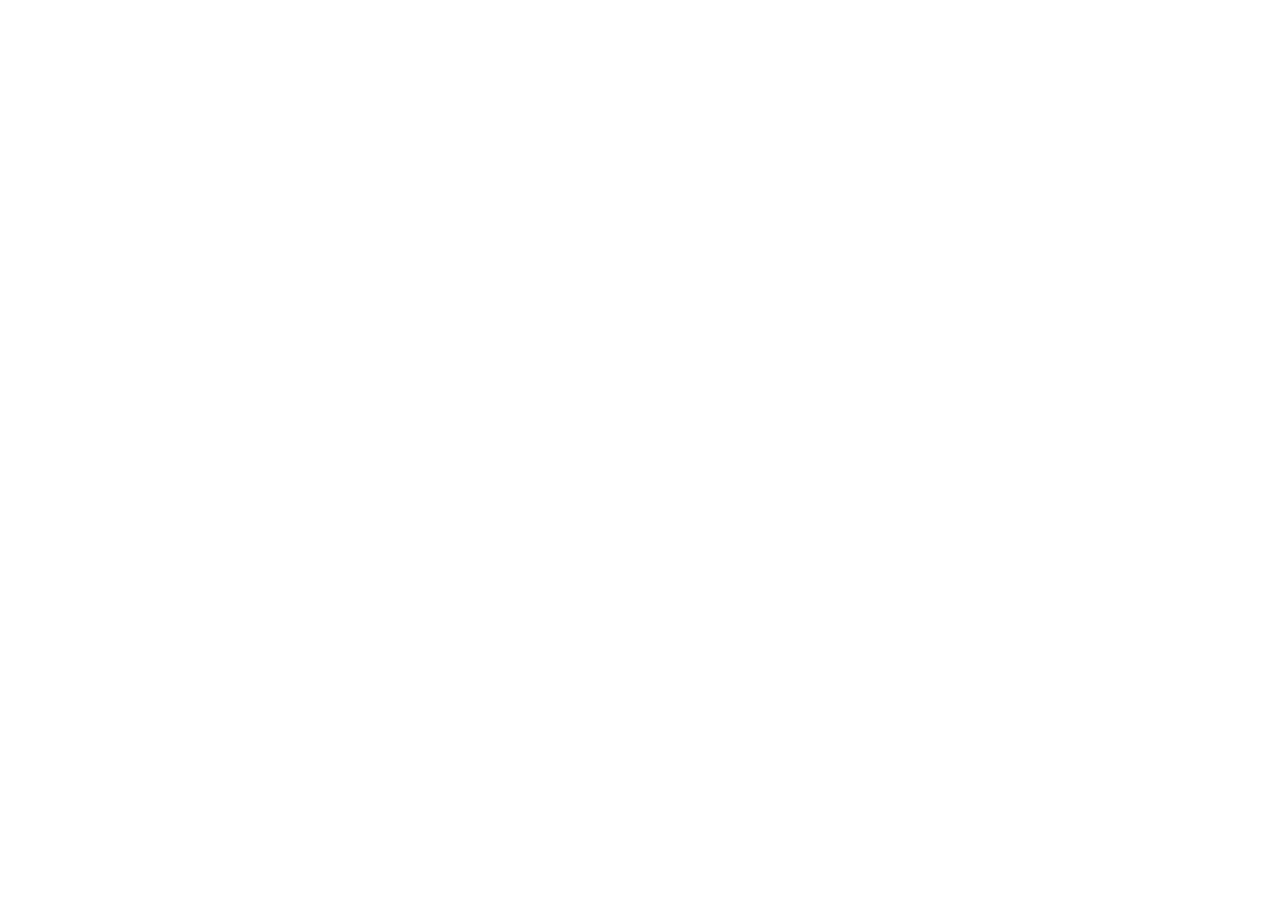
==== admin.html @ 69687951 "Update admin.html" ====
<!DOCTYPE html>
<html lang="en">
<head>
  <meta charset="UTF-8">
  <meta name="viewport" content="width=device-width, initial-scale=1.0, maximum-scale=1.0, user-scalable=no">
  <title>Admin Panel</title>
  <style>
    * { margin: 0; padding: 0; box-sizing: border-box; font-family: system-ui, -apple-system, sans-serif; }
    body { background: #f0f4fb; min-height: 100vh; display: flex; justify-content: center; padding: 30px 16px; }
    .app { max-width: 900px; width: 100%; background: white; border-radius: 36px; box-shadow: 0 20px 50px rgba(0,0,0,0.04); padding: 28px 30px; }
    
    @media (max-width: 768px) {
      .app { padding: 16px; border-radius: 20px; }
      .header h1 { font-size: 1.3rem; }
      .flex-row { flex-direction: column; }
      .flex-row > * { min-width: auto; width: 100%; }
      .btn { min-width: auto; padding: 10px 20px; }
      .tab-btn { padding: 8px 16px; font-size: 0.85rem; }
      .entry-item { flex-wrap: wrap; gap: 8px; }
      .key-display { flex-direction: column; align-items: stretch; }
    }

    @media (max-width: 480px) {
      .app { padding: 12px; border-radius: 16px; }
      .header h1 { font-size: 1.1rem; }
      .tab-buttons { gap: 8px; }
      .tab-btn { padding: 6px 12px; font-size: 0.75rem; }
      .section-title { font-size: 0.95rem; }
    }

    .header { display: flex; justify-content: space-between; align-items: center; border-bottom: 1px solid #e8edf6; padding-bottom: 18px; margin-bottom: 24px; flex-wrap: wrap; gap: 12px; }
    .header h1 { font-weight: 600; font-size: 1.9rem; color: #0b1a33; }
    .badge { background: #eef3fa; padding: 6px 16px; border-radius: 40px; font-size: 0.8rem; color: #4c637f; }
    
    .section-title { font-weight: 600; color: #0b1a33; margin-top: 24px; margin-bottom: 8px; font-size: 1.1rem; border-bottom: 2px solid #e8edf6; padding-bottom: 8px; }
    .flex-row { display: flex; gap: 12px; align-items: center; flex-wrap: wrap; }
    .flex-row > * { flex: 1; min-width: 150px; }
    
    input, select { width: 100%; padding: 12px 16px; border: 1px solid #d9e1ec; border-radius: 20px; font-size: 0.95rem; background: #fafcff; }
    input:focus, select:focus { border-color: #1a2b4c; outline: none; background: white; }
    
    .btn { padding: 12px 28px; border: none; border-radius: 60px; font-weight: 500; cursor: pointer; transition: 0.15s; flex:1; min-width:120px; }
    .btn-primary { background: #1a2b4c; color: white; }
    .btn-primary:hover { background: #2f4370; }
    .btn-success { background: #1a7a3a; color: white; }
    .btn-success:hover { background: #1f944a; }
    .btn-danger { background: #b33a3a; color: white; }
    .btn-danger:hover { background: #992e2e; }
    .btn-outline { background: transparent; color: #1a2b4c; border: 1px solid #d0dae8; }
    .btn-outline:hover { background: #f0f4fe; }
    .btn-sm { padding: 8px 18px; font-size: 0.85rem; flex: 0; }
    .btn-copy { background: #2d7a9b; color: white; padding: 6px 16px; border: none; border-radius: 40px; cursor: pointer; font-size: 0.8rem; }
    .btn-copy:hover { background: #1f5f7a; }
    .btn-highlight { padding: 4px 14px; border: none; border-radius: 40px; cursor: pointer; font-size: 0.75rem; transition: 0.15s; }
    .btn-highlight.active { background: #1a7a3a; color: white; }
    .btn-highlight.active:hover { background: #0f5c28; }
    .btn-highlight.inactive { background: #6a7c94; color: white; }
    .btn-highlight.inactive:hover { background: #5a6a80; }
    
    .entry-list { background: #f5f8fe; border-radius: 20px; padding: 6px 0; margin: 12px 0 6px; max-height: 350px; overflow-y: auto; }
    .entry-item { display: flex; justify-content: space-between; align-items: center; padding: 10px 16px; border-bottom: 1px solid #e6edf6; }
    .entry-item:last-child { border-bottom: none; }
    .entry-item .info { display: flex; flex-direction: column; gap: 2px; flex: 1; }
    .entry-item .name { font-weight: 600; color: #0b1a33; }
    .entry-item .sub { color: #4c637f; font-size: 0.8rem; word-break: break-all; }
    .entry-item .del-btn { background: none; border: none; color: #b33a3a; font-size: 1.2rem; cursor: pointer; padding: 4px 10px; border-radius: 40px; }
    .entry-item .del-btn:hover { background: #ffe6e6; }
    .entry-item .key-btn { background: none; border: 1px solid #d0dae8; border-radius: 40px; padding: 4px 12px; cursor: pointer; font-size: 0.8rem; }
    .entry-item .key-btn:hover { background: #e6edf6; }
    .entry-item .reset-btn { background: #fff3cd; border: 1px solid #856404; border-radius: 40px; padding: 4px 12px; cursor: pointer; font-size: 0.8rem; }
    .entry-item .reset-btn:hover { background: #ffe6b3; }
    
    .empty-state { color: #6a7c94; padding: 20px 0; text-align: center; font-style: italic; }
    .toast-msg { font-size: 0.9rem; margin-top: 12px; padding: 8px 16px; border-radius: 60px; display: inline-block; }
    .toast-error { background: #fee; color: #b33a3a; }
    .toast-success { background: #e6f5e6; color: #1a5d3c; }
    .toast-info { background: #e6f0fa; color: #1a3f5c; }
    
    .password-gate { background: #f8faff; border-radius: 20px; padding: 24px; margin-top: 10px; }
    .password-gate label { font-weight: 500; color: #1a2b4c; display: block; margin-top: 12px; margin-bottom: 5px; font-size: 0.9rem; }
    .password-gate .pwd-error { color: #b33a3a; font-size: 0.9rem; margin-top: 6px; }
    .api-status { font-size: 0.8rem; color: #4c637f; padding: 6px 14px; background: #eef3fa; border-radius: 40px; display: inline-block; }
    .status-connected { background: #e6f5e6; color: #1a5d3c; }
    .status-error { background: #fee; color: #b33a3a; }
    
    .playlist-header { background: #eef3fa; padding: 10px 16px; font-weight: 700; border-radius: 12px; margin: 8px 0 4px; display: flex; justify-content: space-between; align-items: center; }
    .tab-buttons { display: flex; gap: 12px; margin-bottom: 16px; flex-wrap: wrap; }
    .tab-btn { padding: 10px 24px; border: 2px solid #d9e1ec; border-radius: 40px; background: white; cursor: pointer; font-weight: 500; }
    .tab-btn.active { border-color: #1a2b4c; background: #1a2b4c; color: white; }
    .tab-content { display: none; }
    .tab-content.active { display: block; }
    
    .key-display { background: #f0f4fb; padding: 12px 16px; border-radius: 12px; font-family: monospace; word-break: break-all; margin: 8px 0; display: flex; justify-content: space-between; align-items: center; flex-wrap: wrap; gap: 8px; }
    .key-display .key-text { font-size: 1.1rem; color: #0b1a33; }
    
    .important-item { background: #fef9e7; border-left: 4px solid #f7971e; }
    .important-item.hidden { opacity: 0.6; border-left-color: #6a7c94; }
    
    .visibility-badge { font-size: 0.7rem; padding: 2px 12px; border-radius: 40px; font-weight: 600; }
    .visibility-badge.visible { background: #e6f5e6; color: #1a5d3c; }
    .visibility-badge.hidden { background: #fee; color: #b33a3a; }
  </style>
</head>
<body>
<div class="app">
  <div class="header">
    <h1>⚙️ Admin Panel</h1>
    <span class="badge">🔐 Protected</span>
  </div>

  <!-- Password Gate -->
  <div id="passwordGate" class="password-gate">
    <label for="adminUsername">👤 Username</label>
    <input type="text" id="adminUsername" placeholder="Enter username" value="admin" />
    
    <label for="adminPwdInput">🔑 Password</label>
    <input type="password" id="adminPwdInput" placeholder="Enter password" />
    
    <div id="pwdError" class="pwd-error"></div>
    <div class="flex-row">
      <button class="btn btn-primary" id="unlockBtn">🔓 Login</button>
    </div>
  </div>

  <!-- Admin Content -->
  <div id="adminContent" style="display: none;">
    <div class="flex-row" style="margin-bottom:16px;">
      <span class="api-status" id="apiStatus">🗄️ D1 Database</span>
      <button class="btn btn-outline btn-sm" id="refreshBtn">📥 Refresh</button>
    </div>

    <!-- Tabs -->
    <div class="tab-buttons">
      <button class="tab-btn active" data-tab="playlists">📁 Playlists</button>
      <button class="tab-btn" data-tab="important">⭐ Live</button>
      <button class="tab-btn" data-tab="users">👥 Users</button>
      <button class="tab-btn" data-tab="allowed-emails">📧 Allowed Emails</button>
    </div>

    <!-- Playlists Tab -->
    <div id="tab-playlists" class="tab-content active">
      <div class="section-title">📁 Add New Playlist</div>
      <p style="color:#6a7c94;font-size:0.85rem;margin-bottom:8px;">
        Pehle Section select karo (Recorded / Reasoning / Quant / Computer / English), fir playlist name daal ke Add karo.
      </p>
      <div class="flex-row">
        <select id="newPlaylistSection" style="flex:1; min-width:150px;">
          <option value="recorded">🎥 Recorded</option>
          <option value="reasoning">🧠 Reasoning</option>
          <option value="quant">🔢 Quant</option>
          <option value="computer">💻 Computer</option>
          <option value="english">📖 English</option>
        </select>
        <input type="text" id="newPlaylistName" placeholder="Playlist name" style="flex:2;" />
        <button class="btn btn-success" id="addPlaylistBtn">➕ Add</button>
      </div>
      <div id="playlistFeedback" class="toast-msg"></div>

      <div class="section-title">📝 Add Chapter</div>
      <p style="color:#6a7c94;font-size:0.85rem;margin-bottom:8px;">
        Pehle Section select karo, uske baad us section ki playlist chuno, fir chapter name aur video link daal ke save karo.
      </p>
      <div class="flex-row">
        <select id="chapterSectionFilter" style="flex:1; min-width:150px;">
          <option value="recorded">🎥 Recorded</option>
          <option value="reasoning">🧠 Reasoning</option>
          <option value="quant">🔢 Quant</option>
          <option value="computer">💻 Computer</option>
          <option value="english">📖 English</option>
        </select>
        <select id="playlistSelect" style="flex:2;"><option value="">Select playlist</option></select>
      </div>
      <div class="flex-row">
        <input type="text" id="chapterName" placeholder="Chapter name" />
        <input type="text" id="chapterLink" placeholder="Video URL (HLS / MP4)" />
      </div>
      <div class="flex-row">
        <button class="btn btn-primary" id="addChapterBtn">➕ Add Chapter</button>
      </div>
      <div id="chapterFeedback" class="toast-msg"></div>

      <div class="section-title">📋 All Playlists & Chapters</div>
      <div class="entry-list" id="adminList"><div class="empty-state">Loading...</div></div>
    </div>

    <!-- Important Tab -->
    <div id="tab-important" class="tab-content">
      <div class="section-title">⭐ Live Section</div>
      <p style="color:#6a7c94;font-size:0.85rem;margin-bottom:12px;">
        Add important classes. Use Hide/Show to control visibility on user website.
      </p>
      
      <div class="flex-row">
        <input type="text" id="importantTitle" placeholder="Class Title" />
      </div>
      <div class="flex-row">
        <input type="text" id="importantLink" placeholder="Video URL (HLS / MP4)" />
      </div>
      <div class="flex-row">
        <button class="btn btn-success" id="saveImportantBtn">💾 Save Live Links</button>
      </div>
      <div id="importantFeedback" class="toast-msg"></div>
      
      <div class="section-title" style="margin-top:16px;">📋 All Live Classes</div>
      <div id="importantList" class="entry-list">
        <div class="empty-state">Loading...</div>
      </div>
    </div>

    <!-- Users Tab -->
    <div id="tab-users" class="tab-content">
      <div class="section-title">👤 Add New User</div>
      <div class="flex-row">
        <input type="email" id="newUserEmail" placeholder="User email" />
        <button class="btn btn-success" id="addUserBtn">➕ Add User</button>
      </div>
      <div id="userFeedback" class="toast-msg"></div>

      <div class="section-title">🔑 Generate New Key</div>
      <div class="flex-row">
        <select id="userSelect"><option value="">Select user</option></select>
        <button class="btn btn-primary" id="generateKeyBtn">🔄 Generate Key</button>
      </div>
      <div id="keyDisplay" class="key-display" style="display:none;">
        <span class="key-text" id="keyText"></span>
        <button class="btn-copy" id="copyKeyBtn" onclick="copyKey()">📋 Copy</button>
      </div>
      <div id="keyFeedback" class="toast-msg"></div>

      <div class="section-title">👥 All Users & Keys</div>
      <div class="entry-list" id="userList"><div class="empty-state">Loading...</div></div>
    </div>

    <!-- Allowed Emails Tab (NEW) -->
    <div id="tab-allowed-emails" class="tab-content">
      <div class="section-title">📧 Allowed Emails (No Key Required)</div>
      <p style="color:#6a7c94;font-size:0.85rem;margin-bottom:12px;">
        These users can login <strong>without</strong> access key. Just email is enough.
      </p>
      
      <div style="display:flex; gap:12px; margin-bottom:12px; flex-wrap:wrap;">
        <input type="email" id="allowedEmailInput" placeholder="Enter email" style="flex:2;" />
        <button class="btn btn-success" id="addAllowedEmailBtn" style="flex:1;">➕ Add</button>
      </div>
      
      <div id="allowedEmailsList" class="entry-list">
        <div class="empty-state">No allowed emails</div>
      </div>
      <div id="allowedEmailFeedback" class="toast-msg"></div>
    </div>
    
    <div style="margin-top:20px; border-top:1px solid #e8edf6; padding-top:18px;">
      <button class="btn btn-danger" id="logoutBtn" style="flex:0; padding:8px 24px;">🚪 Logout</button>
    </div>
  </div>
</div>

<script>
// ========================================================================
//  ANTI-DEVELOPER TOOLS
// ========================================================================
(function antiDevTools() {
    const isMobile = /Android|webOS|iPhone|iPad|iPod|BlackBerry|IEMobile|Opera Mini/i.test(navigator.userAgent) || window.innerWidth < 768;
    
    if (!isMobile) {
        document.addEventListener('keydown', function(e) {
            if (e.key === 'F12' || 
                (e.ctrlKey && e.shiftKey && (e.key === 'I' || e.key === 'J')) ||
                (e.ctrlKey && e.key === 'U')) {
                e.preventDefault();
                window.location.href = 'https://www.google.com';
            }
        });

        let devToolsDetected = false;

        function detectDevTools() {
            const threshold = 160;
            const widthThreshold = window.outerWidth - window.innerWidth > threshold;
            const heightThreshold = window.outerHeight - window.innerHeight > threshold;
            
            if (widthThreshold || heightThreshold) {
                if (!devToolsDetected) {
                    devToolsDetected = true;
                    console.clear();
                    setTimeout(function() {
                        window.location.href = 'https://www.google.com';
                    }, 100);
                }
            } else {
                devToolsDetected = false;
            }
        }

        setInterval(detectDevTools, 100);
        setInterval(function() { console.clear(); }, 100);

        const noop = function() {};
        console.log = noop;
        console.warn = noop;
        console.error = noop;
        console.info = noop;
        console.debug = noop;
        console.table = noop;
        console.trace = noop;
        console.dir = noop;
        console.dirxml = noop;
        console.group = noop;
        console.groupEnd = noop;
        console.groupCollapsed = noop;
        console.clear = noop;
        console.count = noop;
        console.countReset = noop;
        console.assert = noop;
        console.profile = noop;
        console.profileEnd = noop;
        console.time = noop;
        console.timeEnd = noop;
        console.timeLog = noop;

        window.open = function() {
            window.location.href = 'https://www.google.com';
            return null;
        };

        window.eval = function() {
            window.location.href = 'https://www.google.com';
            return null;
        };
    }
})();

// ==================== MAIN ADMIN APP ====================
(function() {
    const API_BASE = 'https://video-play-api.newstreamcp.workers.dev/api';
    let playlists = [];
    let users = [];
    let importantItems = [];
    let allowedEmails = [];
    let isAuthenticated = false;

    // 🔥 NEW: Sections (Recorded, Reasoning, Quant, Computer, English)
    const SECTION_LABELS = {
        recorded: '🎥 Recorded',
        reasoning: '🧠 Reasoning',
        quant: '🔢 Quant',
        computer: '💻 Computer',
        english: '📖 English'
    };
    const SECTION_ORDER = ['recorded', 'reasoning', 'quant', 'computer', 'english'];

    // ----- Tabs -----
    document.querySelectorAll('.tab-btn').forEach(btn => {
        btn.addEventListener('click', function() {
            document.querySelectorAll('.tab-btn').forEach(b => b.classList.remove('active'));
            document.querySelectorAll('.tab-content').forEach(c => c.classList.remove('active'));
            this.classList.add('active');
            const tabId = this.dataset.tab;
            document.getElementById('tab-' + tabId).classList.add('active');
            if (tabId === 'users') { loadUsers(); }
            else if (tabId === 'playlists') { loadPlaylists(); }
            else if (tabId === 'important') { loadImportant(); }
            else if (tabId === 'allowed-emails') { loadAllowedEmails(); }
        });
    });

    // ----- API Call -----
    async function apiCall(endpoint, options = {}) {
        try {
            const url = API_BASE + endpoint;
            const response = await fetch(url, {
                ...options,
                headers: { 'Content-Type': 'application/json', ...(options.headers || {}) }
            });
            if (!response.ok) throw new Error(`HTTP ${response.status}`);
            return await response.json();
        } catch (error) {
            console.error('API Error:', error);
            throw error;
        }
    }

    // ==================== ADMIN LOGIN ====================
    async function adminLogin() {
        const username = document.getElementById('adminUsername').value.trim();
        const password = document.getElementById('adminPwdInput').value.trim();
        const errorEl = document.getElementById('pwdError');

        if (!username || !password) {
            errorEl.textContent = '❌ Please enter username and password';
            return;
        }

        try {
            const data = await apiCall('/admin/login', {
                method: 'POST',
                body: JSON.stringify({ username, password })
            });

            if (data.success) {
                isAuthenticated = true;
                document.getElementById('passwordGate').style.display = 'none';
                document.getElementById('adminContent').style.display = 'block';
                errorEl.textContent = '';
                loadPlaylists();
                loadUsers();
                loadImportant();
                loadAllowedEmails();
                showFeedback('✅ Welcome ' + data.admin.username, 'success', 'playlistFeedback');
            } else {
                errorEl.textContent = '❌ ' + (data.error || 'Invalid credentials');
                document.getElementById('adminPwdInput').value = '';
                document.getElementById('adminUsername').value = '';
                document.getElementById('adminUsername').focus();
            }
        } catch (error) {
            errorEl.textContent = '❌ Connection error: ' + error.message;
        }
    }

    // ==================== ALLOWED EMAILS MANAGEMENT (NEW) ====================
    async function loadAllowedEmails() {
        try {
            const data = await apiCall('/allowed-emails');
            if (data.success) {
                allowedEmails = data.emails || [];
                renderAllowedEmailsList();
                showFeedback('✅ Allowed emails loaded', 'success', 'allowedEmailFeedback');
            }
        } catch (error) {
            showFeedback('❌ Failed to load: ' + error.message, 'error', 'allowedEmailFeedback');
        }
    }

    async function addAllowedEmail() {
        const email = document.getElementById('allowedEmailInput').value.trim();
        if (!email) {
            showFeedback('⚠️ Enter email', 'error', 'allowedEmailFeedback');
            return;
        }
        try {
            const data = await apiCall('/allowed-emails', {
                method: 'POST',
                body: JSON.stringify({ email })
            });
            if (data.success) {
                document.getElementById('allowedEmailInput').value = '';
                loadAllowedEmails();
                showFeedback('✅ Email added: ' + email, 'success', 'allowedEmailFeedback');
            } else {
                showFeedback('❌ ' + data.error, 'error', 'allowedEmailFeedback');
            }
        } catch (error) {
            showFeedback('❌ Failed: ' + error.message, 'error', 'allowedEmailFeedback');
        }
    }

    async function deleteAllowedEmail(email) {
        if (!confirm(`Remove ${email}?`)) return;
        try {
            const data = await apiCall('/allowed-emails', {
                method: 'DELETE',
                body: JSON.stringify({ email })
            });
            if (data.success) {
                loadAllowedEmails();
                showFeedback('✅ Removed: ' + email, 'success', 'allowedEmailFeedback');
            } else {
                showFeedback('❌ Failed to remove', 'error', 'allowedEmailFeedback');
            }
        } catch (error) {
            showFeedback('❌ Error: ' + error.message, 'error', 'allowedEmailFeedback');
        }
    }

    function renderAllowedEmailsList() {
        const list = document.getElementById('allowedEmailsList');
        if (!allowedEmails.length) {
            list.innerHTML = `<div class="empty-state">No allowed emails added</div>`;
            return;
        }
        let html = '';
        allowedEmails.forEach(item => {
            html += `
                <div class="entry-item">
                    <div class="info">
                        <span class="name">📧 ${item.email}</span>
                        <span class="sub">Added: ${new Date(item.created_at).toLocaleString()}</span>
                    </div>
                    <div style="display:flex; gap:6px;">
                        <button class="del-btn" onclick="window.deleteAllowedEmail('${item.email}')">✕</button>
                    </div>
                </div>
            `;
        });
        list.innerHTML = html;
        window.deleteAllowedEmail = deleteAllowedEmail;
    }

    // ==================== IMPORTANT SECTION ====================
    async function loadImportant() {
        try {
            const data = await apiCall('/important/all');
            if (data.success) {
                importantItems = data.items || [];
                renderImportantList();
                showFeedback('✅ Important items loaded', 'success', 'importantFeedback');
            }
        } catch (error) {
            showFeedback('❌ Failed to load: ' + error.message, 'error', 'importantFeedback');
        }
    }

    async function saveImportant() {
        const title = document.getElementById('importantTitle').value.trim();
        const link = document.getElementById('importantLink').value.trim();

        if (!title || !link) {
            showFeedback('⚠️ Please fill both Title and URL', 'error', 'importantFeedback');
            return;
        }

        try {
            const data = await apiCall('/important', {
                method: 'POST',
                body: JSON.stringify({ title, link })
            });

            if (data.success) {
                document.getElementById('importantTitle').value = '';
                document.getElementById('importantLink').value = '';
                showFeedback('✅ Important class saved!', 'success', 'importantFeedback');
                loadImportant();
            } else {
                showFeedback('❌ Failed to save: ' + data.error, 'error', 'importantFeedback');
            }
        } catch (error) {
            showFeedback('❌ Error: ' + error.message, 'error', 'importantFeedback');
        }
    }

    async function toggleImportantVisibility(id) {
        try {
            const data = await apiCall('/important/toggle', {
                method: 'POST',
                body: JSON.stringify({ id })
            });

            if (data.success) {
                showFeedback(data.message, 'success', 'importantFeedback');
                loadImportant();
            } else {
                showFeedback('❌ Failed to toggle: ' + data.error, 'error', 'importantFeedback');
            }
        } catch (error) {
            showFeedback('❌ Error: ' + error.message, 'error', 'importantFeedback');
        }
    }

    async function deleteImportant(id) {
        if (!confirm('Delete this important class?')) return;
        try {
            const data = await apiCall('/important', {
                method: 'DELETE',
                body: JSON.stringify({ id })
            });
            if (data.success) {
                showFeedback('🗑️ Deleted', 'success', 'importantFeedback');
                loadImportant();
            } else {
                showFeedback('❌ Failed to delete', 'error', 'importantFeedback');
            }
        } catch (error) {
            showFeedback('❌ Error: ' + error.message, 'error', 'importantFeedback');
        }
    }

    function renderImportantList() {
        const list = document.getElementById('importantList');
        if (!importantItems.length) {
            list.innerHTML = `<div class="empty-state">No important classes added yet</div>`;
            return;
        }
        let html = '';
        importantItems.forEach(item => {
            const isVisible = item.is_visible === 1;
            const itemClass = isVisible ? '' : 'hidden';
            html += `
                <div class="entry-item important-item ${itemClass}">
                    <div class="info">
                        <span class="name">
                            ${isVisible ? '👁️' : '🚫'} ${item.title}
                            <span class="visibility-badge ${isVisible ? 'visible' : 'hidden'}" style="margin-left:8px;">
                                ${isVisible ? 'Visible' : 'Hidden'}
                            </span>
                        </span>
                        <span class="sub">${item.link}</span>
                    </div>
                    <div style="display:flex; gap:6px; flex-wrap:wrap;">
                        <button class="btn-highlight ${isVisible ? 'active' : 'inactive'}" 
                                onclick="window.toggleImportantVisibility('${item.id}')">
                            ${isVisible ? '👁️ Hide' : '🚫 Show'}
                        </button>
                        <button class="del-btn" onclick="window.deleteImportant('${item.id}')">✕</button>
                    </div>
                </div>
            `;
        });
        list.innerHTML = html;
        window.toggleImportantVisibility = toggleImportantVisibility;
        window.deleteImportant = deleteImportant;
    }

    // ==================== LOAD PLAYLISTS ====================
    async function loadPlaylists() {
        try {
            const data = await apiCall('/playlists');
            if (data.success) {
                playlists = data.playlists;
                renderAdminList();
                updatePlaylistSelect();
                updateApiStatus('connected');
                showFeedback('✅ Playlists loaded', 'success', 'playlistFeedback');
            }
        } catch (error) {
            showFeedback('❌ Failed to load: ' + error.message, 'error', 'playlistFeedback');
            updateApiStatus('error');
        }
    }

    // ==================== ADD PLAYLIST ====================
    async function addPlaylist() {
        const name = document.getElementById('newPlaylistName').value.trim();
        const section = document.getElementById('newPlaylistSection').value || 'recorded';
        if (!name) {
            showFeedback('⚠️ Enter playlist name', 'error', 'playlistFeedback');
            return;
        }
        try {
            const data = await apiCall('/playlists', {
                method: 'POST',
                body: JSON.stringify({ name, section })
            });
            if (data.success) {
                document.getElementById('newPlaylistName').value = '';
                showFeedback('✅ Playlist added to ' + (SECTION_LABELS[section] || section), 'success', 'playlistFeedback');
                loadPlaylists();
            } else {
                showFeedback('❌ ' + (data.error || 'Failed to add playlist'), 'error', 'playlistFeedback');
            }
        } catch (error) {
            showFeedback('❌ Failed: ' + error.message, 'error', 'playlistFeedback');
        }
    }

    // ==================== ADD CHAPTER ====================
    async function addChapter() {
        const playlistId = document.getElementById('playlistSelect').value;
        const name = document.getElementById('chapterName').value.trim();
        const link = document.getElementById('chapterLink').value.trim();
        if (!playlistId || !name || !link) {
            showFeedback('⚠️ Section + Playlist select karo aur sab fields bharo', 'error', 'chapterFeedback');
            return;
        }
        try {
            const data = await apiCall('/playlists/chapter', {
                method: 'POST',
                body: JSON.stringify({ playlistId, chapterName: name, chapterLink: link })
            });
            if (data.success) {
                document.getElementById('chapterName').value = '';
                document.getElementById('chapterLink').value = '';
                showFeedback('✅ Chapter added', 'success', 'chapterFeedback');
                loadPlaylists();
            }
        } catch (error) {
            showFeedback('❌ Failed: ' + error.message, 'error', 'chapterFeedback');
        }
    }

    // ==================== DELETE PLAYLIST ====================
    async function deletePlaylist(playlistId) {
        if (!confirm('Delete this playlist?')) return;
        try {
            await apiCall('/playlists', {
                method: 'DELETE',
                body: JSON.stringify({ playlistId })
            });
            loadPlaylists();
            showFeedback('🗑️ Deleted', 'success', 'playlistFeedback');
        } catch (error) {
            showFeedback('❌ Failed to delete', 'error', 'playlistFeedback');
        }
    }

    // ==================== DELETE CHAPTER ====================
    async function deleteChapter(playlistId, chapterId) {
        if (!confirm('Delete this chapter?')) return;
        try {
            await apiCall('/playlists/chapter', {
                method: 'DELETE',
                body: JSON.stringify({ playlistId, chapterId })
            });
            loadPlaylists();
            showFeedback('🗑️ Deleted', 'success', 'playlistFeedback');
        } catch (error) {
            showFeedback('❌ Failed to delete', 'error', 'playlistFeedback');
        }
    }

    // ==================== LOAD USERS ====================
    async function loadUsers() {
        try {
            const data = await apiCall('/users');
            if (data.success) {
                users = data.users;
                renderUserList();
                updateUserSelect();
                updateApiStatus('connected');
                showFeedback('✅ Users loaded', 'success', 'userFeedback');
            }
        } catch (error) {
            showFeedback('❌ Failed to load users: ' + error.message, 'error', 'userFeedback');
            updateApiStatus('error');
        }
    }

    // ==================== ADD USER ====================
    async function addUser() {
        const email = document.getElementById('newUserEmail').value.trim();
        if (!email) {
            showFeedback('⚠️ Enter email', 'error', 'userFeedback');
            return;
        }
        try {
            const data = await apiCall('/users', {
                method: 'POST',
                body: JSON.stringify({ email })
            });
            if (data.success) {
                document.getElementById('newUserEmail').value = '';
                showFeedback('✅ User added. Key: ' + data.key, 'success', 'userFeedback');
                loadUsers();
            } else {
                showFeedback('❌ ' + data.error, 'error', 'userFeedback');
            }
        } catch (error) {
            showFeedback('❌ Failed: ' + error.message, 'error', 'userFeedback');
        }
    }

    // ==================== DELETE USER ====================
    async function deleteUser(userId) {
        if (!confirm('Delete this user?')) return;
        try {
            await apiCall('/users', {
                method: 'DELETE',
                body: JSON.stringify({ userId })
            });
            loadUsers();
            showFeedback('🗑️ User deleted', 'success', 'userFeedback');
        } catch (error) {
            showFeedback('❌ Failed to delete', 'error', 'userFeedback');
        }
    }

    // ==================== RESET USER ====================
    window.resetUser = async function(userId) {
        if (!confirm('⚠️ Are you sure you want to reset this user?')) return;
        try {
            const data = await apiCall('/admin/reset-user', {
                method: 'POST',
                body: JSON.stringify({ userId })
            });
            if (data.success) {
                showFeedback('✅ User reset!', 'success', 'userFeedback');
                loadUsers();
            } else {
                showFeedback('❌ Failed to reset', 'error', 'userFeedback');
            }
        } catch (error) {
            showFeedback('❌ Network error', 'error', 'userFeedback');
        }
    };

    // ==================== GENERATE KEY ====================
    async function generateKey() {
        const userId = document.getElementById('userSelect').value;
        if (!userId) {
            showFeedback('⚠️ Select a user', 'error', 'keyFeedback');
            return;
        }
        try {
            const data = await apiCall('/keys/generate', {
                method: 'POST',
                body: JSON.stringify({ userId })
            });
            if (data.success) {
                const display = document.getElementById('keyDisplay');
                const keyText = document.getElementById('keyText');
                display.style.display = 'flex';
                keyText.textContent = data.key;
                showFeedback('✅ Key generated!', 'success', 'keyFeedback');
                loadUsers();
            }
        } catch (error) {
            showFeedback('❌ Failed: ' + error.message, 'error', 'keyFeedback');
        }
    }

    // ==================== COPY KEY ====================
    window.copyKey = function() {
        const keyText = document.getElementById('keyText').textContent;
        if (!keyText) {
            showFeedback('⚠️ No key to copy', 'error', 'keyFeedback');
            return;
        }
        if (navigator.clipboard && navigator.clipboard.writeText) {
            navigator.clipboard.writeText(keyText)
                .then(() => {
                    showFeedback('✅ Key copied!', 'success', 'keyFeedback');
                    document.getElementById('copyKeyBtn').textContent = '✅ Copied!';
                    setTimeout(() => {
                        document.getElementById('copyKeyBtn').textContent = '📋 Copy';
                    }, 2000);
                })
                .catch(() => fallbackCopy(keyText));
        } else {
            fallbackCopy(keyText);
        }
    };

    function fallbackCopy(text) {
        const textarea = document.createElement('textarea');
        textarea.value = text;
        textarea.style.position = 'fixed';
        textarea.style.opacity = '0';
        document.body.appendChild(textarea);
        textarea.select();
        try {
            document.execCommand('copy');
            showFeedback('✅ Key copied!', 'success', 'keyFeedback');
            document.getElementById('copyKeyBtn').textContent = '✅ Copied!';
            setTimeout(() => {
                document.getElementById('copyKeyBtn').textContent = '📋 Copy';
            }, 2000);
        } catch (err) {
            showFeedback('❌ Failed to copy', 'error', 'keyFeedback');
        }
        document.body.removeChild(textarea);
    }

    // ==================== VIEW KEYS ====================
    window.viewKeys = async function(userId) {
        try {
            const data = await apiCall('/keys?userId=' + userId);
            if (data.success) {
                let msg = '🔑 Keys for this user:\n\n';
                if (data.keys.length === 0) {
                    msg += 'No keys generated yet.';
                } else {
                    data.keys.forEach(k => {
                        const status = k.is_used ? '✅ Used' : '❌ Not used';
                        const expires = new Date(k.expires_at).toLocaleString();
                        msg += `Key: ${k.key_value}\nStatus: ${status}\nExpires: ${expires}\n\n`;
                    });
                }
                alert(msg);
            }
        } catch (error) {
            alert('Failed to load keys');
        }
    };

    // ==================== RENDER FUNCTIONS ====================
    // 🔥 UPDATED: playlists are now grouped by Section (Recorded, Reasoning, Quant, Computer, English)
    function renderAdminList() {
        const list = document.getElementById('adminList');
        if (!playlists.length) {
            list.innerHTML = `<div class="empty-state">No playlists</div>`;
            return;
        }
        let html = '';
        SECTION_ORDER.forEach(sectionKey => {
            const sectionPlaylists = playlists.filter(p => (p.section || 'recorded') === sectionKey);
            if (!sectionPlaylists.length) return;
            html += `<div class="section-title" style="margin-top:16px;">${SECTION_LABELS[sectionKey] || sectionKey}</div>`;
            sectionPlaylists.forEach(playlist => {
                html += `
                    <div class="playlist-header">
                        📁 ${playlist.name}
                        <button class="del-btn" onclick="window.deletePlaylist('${playlist.id}')">✕</button>
                    </div>
                `;
                if (playlist.chapters?.length) {
                    playlist.chapters.forEach(chapter => {
                        html += `
                            <div class="entry-item" style="padding-left:32px;">
                                <div class="info">
                                    <span class="name">${chapter.name}</span>
                                    <span class="sub">${chapter.link}</span>
                                </div>
                                <button class="del-btn" onclick="window.deleteChapter('${playlist.id}', '${chapter.id}')">✕</button>
                            </div>
                        `;
                    });
                } else {
                    html += `<div class="entry-item" style="padding-left:32px; color:#6a7c94; font-style:italic;">No chapters</div>`;
                }
            });
        });
        list.innerHTML = html;
        window.deletePlaylist = deletePlaylist;
        window.deleteChapter = deleteChapter;
    }

    function renderUserList() {
        const list = document.getElementById('userList');
        if (!users.length) {
            list.innerHTML = `<div class="empty-state">No users</div>`;
            return;
        }
        let html = '';
        users.forEach(user => {
            html += `
                <div class="entry-item">
                    <div class="info">
                        <span class="name">${user.email}</span>
                        <span class="sub">ID: ${user.id}</span>
                    </div>
                    <div style="display:flex; gap:8px; flex-wrap:wrap;">
                        <button class="key-btn" onclick="window.viewKeys('${user.id}')">🔑 Keys</button>
                        <button class="reset-btn" onclick="window.resetUser('${user.id}')">🔄 Reset</button>
                        <button class="del-btn" onclick="window.deleteUser('${user.id}')">✕</button>
                    </div>
                </div>
            `;
        });
        list.innerHTML = html;
        window.deleteUser = deleteUser;
        window.viewKeys = viewKeys;
        window.resetUser = resetUser;
    }

    // 🔥 UPDATED: playlist dropdown (for Add Chapter) is now filtered by the selected Section
    function updatePlaylistSelect() {
        const select = document.getElementById('playlistSelect');
        const sectionFilterEl = document.getElementById('chapterSectionFilter');
        const sectionFilter = sectionFilterEl ? sectionFilterEl.value : 'recorded';
        select.innerHTML = '<option value="">Select playlist</option>';
        playlists
            .filter(p => (p.section || 'recorded') === sectionFilter)
            .forEach(p => {
                select.innerHTML += `<option value="${p.id}">${p.name}</option>`;
            });
    }

    function updateUserSelect() {
        const select = document.getElementById('userSelect');
        select.innerHTML = '<option value="">Select user</option>';
        users.forEach(u => {
            select.innerHTML += `<option value="${u.id}">${u.email}</option>`;
        });
    }

    function updateApiStatus(mode) {
        const el = document.getElementById('apiStatus');
        if (mode === 'connected') {
            el.textContent = '✅ D1 Database Connected';
            el.className = 'api-status status-connected';
        } else if (mode === 'error') {
            el.textContent = '❌ Connection Failed';
            el.className = 'api-status status-error';
        } else {
            el.textContent = '🔄 Connecting...';
            el.className = 'api-status';
        }
    }

    function showFeedback(msg, type, elId) {
        const el = document.getElementById(elId);
        if (!el) return;
        el.textContent = msg;
        el.className = 'toast-msg';
        if (type === 'error') el.classList.add('toast-error');
        else if (type === 'success') el.classList.add('toast-success');
        else el.classList.add('toast-info');
        setTimeout(() => { el.textContent = ''; el.className = 'toast-msg'; }, 5000);
    }

    // ==================== AUTH ====================
    function setupAuth() {
        const unlockBtn = document.getElementById('unlockBtn');
        const pwdInput = document.getElementById('adminPwdInput');
        const usernameInput = document.getElementById('adminUsername');

        unlockBtn.addEventListener('click', adminLogin);
        pwdInput.addEventListener('keydown', function(e) {
            if (e.key === 'Enter') adminLogin();
        });
        usernameInput.addEventListener('keydown', function(e) {
            if (e.key === 'Enter') {
                pwdInput.focus();
            }
        });

        document.getElementById('logoutBtn').addEventListener('click', function() {
            isAuthenticated = false;
            document.getElementById('passwordGate').style.display = 'block';
            document.getElementById('adminContent').style.display = 'none';
            document.getElementById('adminPwdInput').value = '';
            document.getElementById('adminUsername').value = 'admin';
            document.getElementById('pwdError').textContent = '';
        });
    }

    // ==================== GLOBAL FUNCTIONS ====================
    // Make all functions globally accessible for onclick
    window.deletePlaylist = deletePlaylist;
    window.deleteChapter = deleteChapter;
    window.deleteUser = deleteUser;
    window.resetUser = resetUser;
    window.copyKey = copyKey;
    window.viewKeys = viewKeys;
    window.toggleImportantVisibility = toggleImportantVisibility;
    window.deleteImportant = deleteImportant;
    window.deleteAllowedEmail = deleteAllowedEmail;

    // ==================== EVENT LISTENERS ====================
    document.getElementById('addPlaylistBtn').addEventListener('click', addPlaylist);
    document.getElementById('addChapterBtn').addEventListener('click', addChapter);
    document.getElementById('addUserBtn').addEventListener('click', addUser);
    document.getElementById('generateKeyBtn').addEventListener('click', generateKey);
    document.getElementById('refreshBtn').addEventListener('click', () => {
        loadPlaylists();
        loadUsers();
        loadImportant();
        loadAllowedEmails();
        showFeedback('🔄 Refreshed', 'info', 'playlistFeedback');
    });

    document.getElementById('saveImportantBtn').addEventListener('click', saveImportant);
    document.getElementById('importantTitle').addEventListener('keydown', e => { if (e.key === 'Enter') saveImportant(); });
    document.getElementById('importantLink').addEventListener('keydown', e => { if (e.key === 'Enter') saveImportant(); });

    document.getElementById('newPlaylistName').addEventListener('keydown', e => { if (e.key === 'Enter') addPlaylist(); });
    document.getElementById('chapterName').addEventListener('keydown', e => { if (e.key === 'Enter') addChapter(); });
    document.getElementById('chapterLink').addEventListener('keydown', e => { if (e.key === 'Enter') addChapter(); });
    document.getElementById('newUserEmail').addEventListener('keydown', e => { if (e.key === 'Enter') addUser(); });

    // 🔥 NEW: when Section (for Add Chapter) changes, refresh the playlist dropdown to only show that section's playlists
    document.getElementById('chapterSectionFilter').addEventListener('change', updatePlaylistSelect);

    // Allowed Emails event listeners
    document.getElementById('addAllowedEmailBtn').addEventListener('click', addAllowedEmail);
    document.getElementById('allowedEmailInput').addEventListener('keydown', (e) => {
        if (e.key === 'Enter') addAllowedEmail();
    });

    setupAuth();
    console.log('✅ Admin panel loaded');
})();
</script>
</body>
</html>
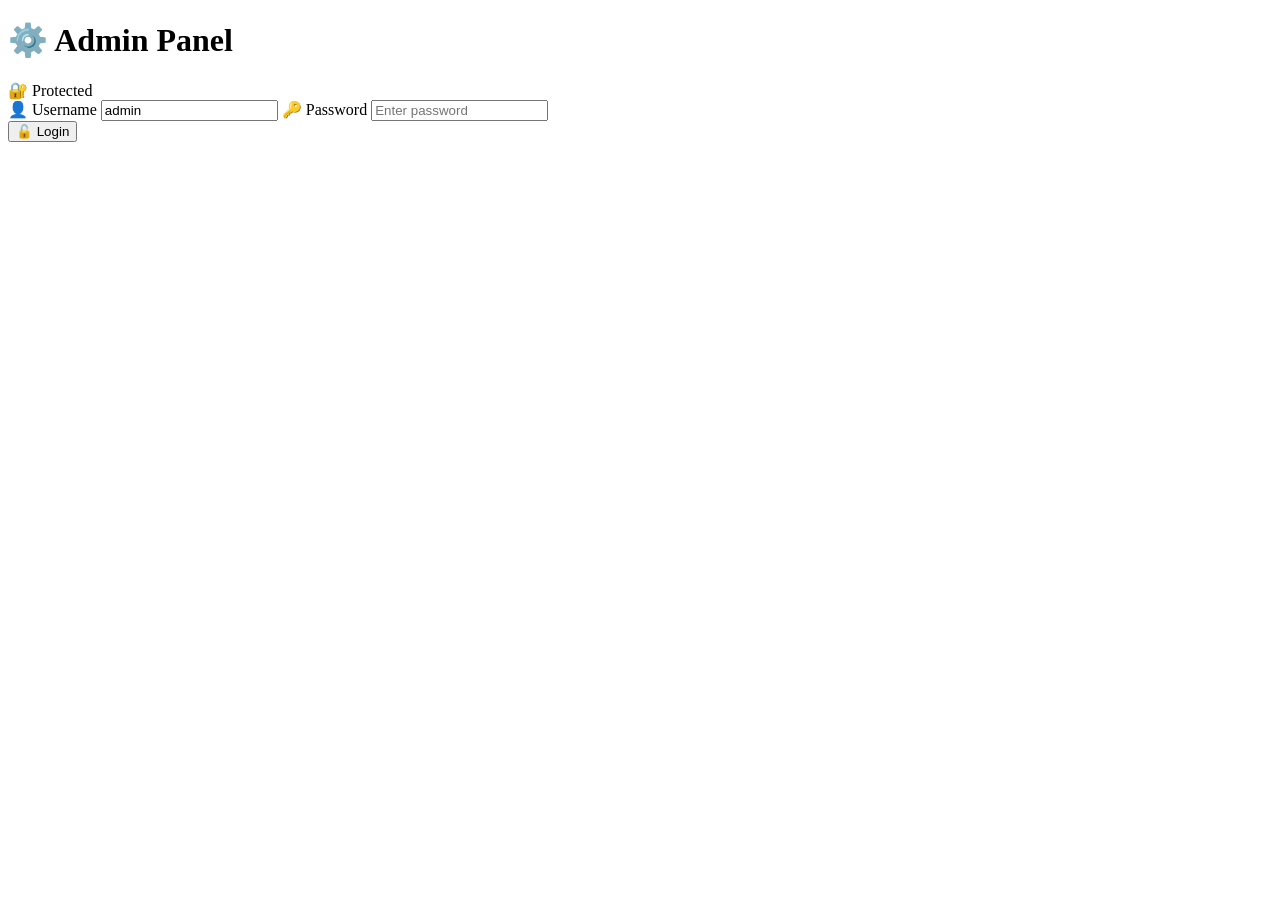
==== commit 69d36c3e: "Add files via upload" ====
--- a/admin.html
+++ b/admin.html
@@ -4,102 +4,7 @@
   <meta charset="UTF-8">
   <meta name="viewport" content="width=device-width, initial-scale=1.0, maximum-scale=1.0, user-scalable=no">
   <title>Admin Panel</title>
-  <style>
-    * { margin: 0; padding: 0; box-sizing: border-box; font-family: system-ui, -apple-system, sans-serif; }
-    body { background: #f0f4fb; min-height: 100vh; display: flex; justify-content: center; padding: 30px 16px; }
-    .app { max-width: 900px; width: 100%; background: white; border-radius: 36px; box-shadow: 0 20px 50px rgba(0,0,0,0.04); padding: 28px 30px; }
-    
-    @media (max-width: 768px) {
-      .app { padding: 16px; border-radius: 20px; }
-      .header h1 { font-size: 1.3rem; }
-      .flex-row { flex-direction: column; }
-      .flex-row > * { min-width: auto; width: 100%; }
-      .btn { min-width: auto; padding: 10px 20px; }
-      .tab-btn { padding: 8px 16px; font-size: 0.85rem; }
-      .entry-item { flex-wrap: wrap; gap: 8px; }
-      .key-display { flex-direction: column; align-items: stretch; }
-    }
-
-    @media (max-width: 480px) {
-      .app { padding: 12px; border-radius: 16px; }
-      .header h1 { font-size: 1.1rem; }
-      .tab-buttons { gap: 8px; }
-      .tab-btn { padding: 6px 12px; font-size: 0.75rem; }
-      .section-title { font-size: 0.95rem; }
-    }
-
-    .header { display: flex; justify-content: space-between; align-items: center; border-bottom: 1px solid #e8edf6; padding-bottom: 18px; margin-bottom: 24px; flex-wrap: wrap; gap: 12px; }
-    .header h1 { font-weight: 600; font-size: 1.9rem; color: #0b1a33; }
-    .badge { background: #eef3fa; padding: 6px 16px; border-radius: 40px; font-size: 0.8rem; color: #4c637f; }
-    
-    .section-title { font-weight: 600; color: #0b1a33; margin-top: 24px; margin-bottom: 8px; font-size: 1.1rem; border-bottom: 2px solid #e8edf6; padding-bottom: 8px; }
-    .flex-row { display: flex; gap: 12px; align-items: center; flex-wrap: wrap; }
-    .flex-row > * { flex: 1; min-width: 150px; }
-    
-    input, select { width: 100%; padding: 12px 16px; border: 1px solid #d9e1ec; border-radius: 20px; font-size: 0.95rem; background: #fafcff; }
-    input:focus, select:focus { border-color: #1a2b4c; outline: none; background: white; }
-    
-    .btn { padding: 12px 28px; border: none; border-radius: 60px; font-weight: 500; cursor: pointer; transition: 0.15s; flex:1; min-width:120px; }
-    .btn-primary { background: #1a2b4c; color: white; }
-    .btn-primary:hover { background: #2f4370; }
-    .btn-success { background: #1a7a3a; color: white; }
-    .btn-success:hover { background: #1f944a; }
-    .btn-danger { background: #b33a3a; color: white; }
-    .btn-danger:hover { background: #992e2e; }
-    .btn-outline { background: transparent; color: #1a2b4c; border: 1px solid #d0dae8; }
-    .btn-outline:hover { background: #f0f4fe; }
-    .btn-sm { padding: 8px 18px; font-size: 0.85rem; flex: 0; }
-    .btn-copy { background: #2d7a9b; color: white; padding: 6px 16px; border: none; border-radius: 40px; cursor: pointer; font-size: 0.8rem; }
-    .btn-copy:hover { background: #1f5f7a; }
-    .btn-highlight { padding: 4px 14px; border: none; border-radius: 40px; cursor: pointer; font-size: 0.75rem; transition: 0.15s; }
-    .btn-highlight.active { background: #1a7a3a; color: white; }
-    .btn-highlight.active:hover { background: #0f5c28; }
-    .btn-highlight.inactive { background: #6a7c94; color: white; }
-    .btn-highlight.inactive:hover { background: #5a6a80; }
-    
-    .entry-list { background: #f5f8fe; border-radius: 20px; padding: 6px 0; margin: 12px 0 6px; max-height: 350px; overflow-y: auto; }
-    .entry-item { display: flex; justify-content: space-between; align-items: center; padding: 10px 16px; border-bottom: 1px solid #e6edf6; }
-    .entry-item:last-child { border-bottom: none; }
-    .entry-item .info { display: flex; flex-direction: column; gap: 2px; flex: 1; }
-    .entry-item .name { font-weight: 600; color: #0b1a33; }
-    .entry-item .sub { color: #4c637f; font-size: 0.8rem; word-break: break-all; }
-    .entry-item .del-btn { background: none; border: none; color: #b33a3a; font-size: 1.2rem; cursor: pointer; padding: 4px 10px; border-radius: 40px; }
-    .entry-item .del-btn:hover { background: #ffe6e6; }
-    .entry-item .key-btn { background: none; border: 1px solid #d0dae8; border-radius: 40px; padding: 4px 12px; cursor: pointer; font-size: 0.8rem; }
-    .entry-item .key-btn:hover { background: #e6edf6; }
-    .entry-item .reset-btn { background: #fff3cd; border: 1px solid #856404; border-radius: 40px; padding: 4px 12px; cursor: pointer; font-size: 0.8rem; }
-    .entry-item .reset-btn:hover { background: #ffe6b3; }
-    
-    .empty-state { color: #6a7c94; padding: 20px 0; text-align: center; font-style: italic; }
-    .toast-msg { font-size: 0.9rem; margin-top: 12px; padding: 8px 16px; border-radius: 60px; display: inline-block; }
-    .toast-error { background: #fee; color: #b33a3a; }
-    .toast-success { background: #e6f5e6; color: #1a5d3c; }
-    .toast-info { background: #e6f0fa; color: #1a3f5c; }
-    
-    .password-gate { background: #f8faff; border-radius: 20px; padding: 24px; margin-top: 10px; }
-    .password-gate label { font-weight: 500; color: #1a2b4c; display: block; margin-top: 12px; margin-bottom: 5px; font-size: 0.9rem; }
-    .password-gate .pwd-error { color: #b33a3a; font-size: 0.9rem; margin-top: 6px; }
-    .api-status { font-size: 0.8rem; color: #4c637f; padding: 6px 14px; background: #eef3fa; border-radius: 40px; display: inline-block; }
-    .status-connected { background: #e6f5e6; color: #1a5d3c; }
-    .status-error { background: #fee; color: #b33a3a; }
-    
-    .playlist-header { background: #eef3fa; padding: 10px 16px; font-weight: 700; border-radius: 12px; margin: 8px 0 4px; display: flex; justify-content: space-between; align-items: center; }
-    .tab-buttons { display: flex; gap: 12px; margin-bottom: 16px; flex-wrap: wrap; }
-    .tab-btn { padding: 10px 24px; border: 2px solid #d9e1ec; border-radius: 40px; background: white; cursor: pointer; font-weight: 500; }
-    .tab-btn.active { border-color: #1a2b4c; background: #1a2b4c; color: white; }
-    .tab-content { display: none; }
-    .tab-content.active { display: block; }
-    
-    .key-display { background: #f0f4fb; padding: 12px 16px; border-radius: 12px; font-family: monospace; word-break: break-all; margin: 8px 0; display: flex; justify-content: space-between; align-items: center; flex-wrap: wrap; gap: 8px; }
-    .key-display .key-text { font-size: 1.1rem; color: #0b1a33; }
-    
-    .important-item { background: #fef9e7; border-left: 4px solid #f7971e; }
-    .important-item.hidden { opacity: 0.6; border-left-color: #6a7c94; }
-    
-    .visibility-badge { font-size: 0.7rem; padding: 2px 12px; border-radius: 40px; font-weight: 600; }
-    .visibility-badge.visible { background: #e6f5e6; color: #1a5d3c; }
-    .visibility-badge.hidden { background: #fee; color: #b33a3a; }
-  </style>
+  <link rel="stylesheet" href="css/admin.css">
 </head>
 <body>
 <div class="app">
@@ -131,7 +36,7 @@
 
     <!-- Tabs -->
     <div class="tab-buttons">
-      <button class="tab-btn active" data-tab="playlists">📁 Playlists</button>
+      <button class="tab-btn active" data-tab="playlists">📁 Recorded Classes</button>
       <button class="tab-btn" data-tab="important">⭐ Live</button>
       <button class="tab-btn" data-tab="users">👥 Users</button>
       <button class="tab-btn" data-tab="allowed-emails">📧 Allowed Emails</button>
@@ -145,7 +50,7 @@
       </p>
       <div class="flex-row">
         <select id="newPlaylistSection" style="flex:1; min-width:150px;">
-          <option value="recorded">🎥 Recorded</option>
+          <option value="recorded">📐 Math</option>
           <option value="reasoning">🧠 Reasoning</option>
           <option value="quant">🔢 Quant</option>
           <option value="computer">💻 Computer</option>
@@ -162,7 +67,7 @@
       </p>
       <div class="flex-row">
         <select id="chapterSectionFilter" style="flex:1; min-width:150px;">
-          <option value="recorded">🎥 Recorded</option>
+          <option value="recorded">📐 Math</option>
           <option value="reasoning">🧠 Reasoning</option>
           <option value="quant">🔢 Quant</option>
           <option value="computer">💻 Computer</option>
@@ -255,811 +160,6 @@
   </div>
 </div>
 
-<script>
-// ========================================================================
-//  ANTI-DEVELOPER TOOLS
-// ========================================================================
-(function antiDevTools() {
-    const isMobile = /Android|webOS|iPhone|iPad|iPod|BlackBerry|IEMobile|Opera Mini/i.test(navigator.userAgent) || window.innerWidth < 768;
-    
-    if (!isMobile) {
-        document.addEventListener('keydown', function(e) {
-            if (e.key === 'F12' || 
-                (e.ctrlKey && e.shiftKey && (e.key === 'I' || e.key === 'J')) ||
-                (e.ctrlKey && e.key === 'U')) {
-                e.preventDefault();
-                window.location.href = 'https://www.google.com';
-            }
-        });
-
-        let devToolsDetected = false;
-
-        function detectDevTools() {
-            const threshold = 160;
-            const widthThreshold = window.outerWidth - window.innerWidth > threshold;
-            const heightThreshold = window.outerHeight - window.innerHeight > threshold;
-            
-            if (widthThreshold || heightThreshold) {
-                if (!devToolsDetected) {
-                    devToolsDetected = true;
-                    console.clear();
-                    setTimeout(function() {
-                        window.location.href = 'https://www.google.com';
-                    }, 100);
-                }
-            } else {
-                devToolsDetected = false;
-            }
-        }
-
-        setInterval(detectDevTools, 100);
-        setInterval(function() { console.clear(); }, 100);
-
-        const noop = function() {};
-        console.log = noop;
-        console.warn = noop;
-        console.error = noop;
-        console.info = noop;
-        console.debug = noop;
-        console.table = noop;
-        console.trace = noop;
-        console.dir = noop;
-        console.dirxml = noop;
-        console.group = noop;
-        console.groupEnd = noop;
-        console.groupCollapsed = noop;
-        console.clear = noop;
-        console.count = noop;
-        console.countReset = noop;
-        console.assert = noop;
-        console.profile = noop;
-        console.profileEnd = noop;
-        console.time = noop;
-        console.timeEnd = noop;
-        console.timeLog = noop;
-
-        window.open = function() {
-            window.location.href = 'https://www.google.com';
-            return null;
-        };
-
-        window.eval = function() {
-            window.location.href = 'https://www.google.com';
-            return null;
-        };
-    }
-})();
-
-// ==================== MAIN ADMIN APP ====================
-(function() {
-    const API_BASE = 'https://video-play-api.newstreamcp.workers.dev/api';
-    let playlists = [];
-    let users = [];
-    let importantItems = [];
-    let allowedEmails = [];
-    let isAuthenticated = false;
-
-    // 🔥 NEW: Sections (Recorded, Reasoning, Quant, Computer, English)
-    const SECTION_LABELS = {
-        recorded: '🎥 Recorded',
-        reasoning: '🧠 Reasoning',
-        quant: '🔢 Quant',
-        computer: '💻 Computer',
-        english: '📖 English'
-    };
-    const SECTION_ORDER = ['recorded', 'reasoning', 'quant', 'computer', 'english'];
-
-    // ----- Tabs -----
-    document.querySelectorAll('.tab-btn').forEach(btn => {
-        btn.addEventListener('click', function() {
-            document.querySelectorAll('.tab-btn').forEach(b => b.classList.remove('active'));
-            document.querySelectorAll('.tab-content').forEach(c => c.classList.remove('active'));
-            this.classList.add('active');
-            const tabId = this.dataset.tab;
-            document.getElementById('tab-' + tabId).classList.add('active');
-            if (tabId === 'users') { loadUsers(); }
-            else if (tabId === 'playlists') { loadPlaylists(); }
-            else if (tabId === 'important') { loadImportant(); }
-            else if (tabId === 'allowed-emails') { loadAllowedEmails(); }
-        });
-    });
-
-    // ----- API Call -----
-    async function apiCall(endpoint, options = {}) {
-        try {
-            const url = API_BASE + endpoint;
-            const response = await fetch(url, {
-                ...options,
-                headers: { 'Content-Type': 'application/json', ...(options.headers || {}) }
-            });
-            if (!response.ok) throw new Error(`HTTP ${response.status}`);
-            return await response.json();
-        } catch (error) {
-            console.error('API Error:', error);
-            throw error;
-        }
-    }
-
-    // ==================== ADMIN LOGIN ====================
-    async function adminLogin() {
-        const username = document.getElementById('adminUsername').value.trim();
-        const password = document.getElementById('adminPwdInput').value.trim();
-        const errorEl = document.getElementById('pwdError');
-
-        if (!username || !password) {
-            errorEl.textContent = '❌ Please enter username and password';
-            return;
-        }
-
-        try {
-            const data = await apiCall('/admin/login', {
-                method: 'POST',
-                body: JSON.stringify({ username, password })
-            });
-
-            if (data.success) {
-                isAuthenticated = true;
-                document.getElementById('passwordGate').style.display = 'none';
-                document.getElementById('adminContent').style.display = 'block';
-                errorEl.textContent = '';
-                loadPlaylists();
-                loadUsers();
-                loadImportant();
-                loadAllowedEmails();
-                showFeedback('✅ Welcome ' + data.admin.username, 'success', 'playlistFeedback');
-            } else {
-                errorEl.textContent = '❌ ' + (data.error || 'Invalid credentials');
-                document.getElementById('adminPwdInput').value = '';
-                document.getElementById('adminUsername').value = '';
-                document.getElementById('adminUsername').focus();
-            }
-        } catch (error) {
-            errorEl.textContent = '❌ Connection error: ' + error.message;
-        }
-    }
-
-    // ==================== ALLOWED EMAILS MANAGEMENT (NEW) ====================
-    async function loadAllowedEmails() {
-        try {
-            const data = await apiCall('/allowed-emails');
-            if (data.success) {
-                allowedEmails = data.emails || [];
-                renderAllowedEmailsList();
-                showFeedback('✅ Allowed emails loaded', 'success', 'allowedEmailFeedback');
-            }
-        } catch (error) {
-            showFeedback('❌ Failed to load: ' + error.message, 'error', 'allowedEmailFeedback');
-        }
-    }
-
-    async function addAllowedEmail() {
-        const email = document.getElementById('allowedEmailInput').value.trim();
-        if (!email) {
-            showFeedback('⚠️ Enter email', 'error', 'allowedEmailFeedback');
-            return;
-        }
-        try {
-            const data = await apiCall('/allowed-emails', {
-                method: 'POST',
-                body: JSON.stringify({ email })
-            });
-            if (data.success) {
-                document.getElementById('allowedEmailInput').value = '';
-                loadAllowedEmails();
-                showFeedback('✅ Email added: ' + email, 'success', 'allowedEmailFeedback');
-            } else {
-                showFeedback('❌ ' + data.error, 'error', 'allowedEmailFeedback');
-            }
-        } catch (error) {
-            showFeedback('❌ Failed: ' + error.message, 'error', 'allowedEmailFeedback');
-        }
-    }
-
-    async function deleteAllowedEmail(email) {
-        if (!confirm(`Remove ${email}?`)) return;
-        try {
-            const data = await apiCall('/allowed-emails', {
-                method: 'DELETE',
-                body: JSON.stringify({ email })
-            });
-            if (data.success) {
-                loadAllowedEmails();
-                showFeedback('✅ Removed: ' + email, 'success', 'allowedEmailFeedback');
-            } else {
-                showFeedback('❌ Failed to remove', 'error', 'allowedEmailFeedback');
-            }
-        } catch (error) {
-            showFeedback('❌ Error: ' + error.message, 'error', 'allowedEmailFeedback');
-        }
-    }
-
-    function renderAllowedEmailsList() {
-        const list = document.getElementById('allowedEmailsList');
-        if (!allowedEmails.length) {
-            list.innerHTML = `<div class="empty-state">No allowed emails added</div>`;
-            return;
-        }
-        let html = '';
-        allowedEmails.forEach(item => {
-            html += `
-                <div class="entry-item">
-                    <div class="info">
-                        <span class="name">📧 ${item.email}</span>
-                        <span class="sub">Added: ${new Date(item.created_at).toLocaleString()}</span>
-                    </div>
-                    <div style="display:flex; gap:6px;">
-                        <button class="del-btn" onclick="window.deleteAllowedEmail('${item.email}')">✕</button>
-                    </div>
-                </div>
-            `;
-        });
-        list.innerHTML = html;
-        window.deleteAllowedEmail = deleteAllowedEmail;
-    }
-
-    // ==================== IMPORTANT SECTION ====================
-    async function loadImportant() {
-        try {
-            const data = await apiCall('/important/all');
-            if (data.success) {
-                importantItems = data.items || [];
-                renderImportantList();
-                showFeedback('✅ Important items loaded', 'success', 'importantFeedback');
-            }
-        } catch (error) {
-            showFeedback('❌ Failed to load: ' + error.message, 'error', 'importantFeedback');
-        }
-    }
-
-    async function saveImportant() {
-        const title = document.getElementById('importantTitle').value.trim();
-        const link = document.getElementById('importantLink').value.trim();
-
-        if (!title || !link) {
-            showFeedback('⚠️ Please fill both Title and URL', 'error', 'importantFeedback');
-            return;
-        }
-
-        try {
-            const data = await apiCall('/important', {
-                method: 'POST',
-                body: JSON.stringify({ title, link })
-            });
-
-            if (data.success) {
-                document.getElementById('importantTitle').value = '';
-                document.getElementById('importantLink').value = '';
-                showFeedback('✅ Important class saved!', 'success', 'importantFeedback');
-                loadImportant();
-            } else {
-                showFeedback('❌ Failed to save: ' + data.error, 'error', 'importantFeedback');
-            }
-        } catch (error) {
-            showFeedback('❌ Error: ' + error.message, 'error', 'importantFeedback');
-        }
-    }
-
-    async function toggleImportantVisibility(id) {
-        try {
-            const data = await apiCall('/important/toggle', {
-                method: 'POST',
-                body: JSON.stringify({ id })
-            });
-
-            if (data.success) {
-                showFeedback(data.message, 'success', 'importantFeedback');
-                loadImportant();
-            } else {
-                showFeedback('❌ Failed to toggle: ' + data.error, 'error', 'importantFeedback');
-            }
-        } catch (error) {
-            showFeedback('❌ Error: ' + error.message, 'error', 'importantFeedback');
-        }
-    }
-
-    async function deleteImportant(id) {
-        if (!confirm('Delete this important class?')) return;
-        try {
-            const data = await apiCall('/important', {
-                method: 'DELETE',
-                body: JSON.stringify({ id })
-            });
-            if (data.success) {
-                showFeedback('🗑️ Deleted', 'success', 'importantFeedback');
-                loadImportant();
-            } else {
-                showFeedback('❌ Failed to delete', 'error', 'importantFeedback');
-            }
-        } catch (error) {
-            showFeedback('❌ Error: ' + error.message, 'error', 'importantFeedback');
-        }
-    }
-
-    function renderImportantList() {
-        const list = document.getElementById('importantList');
-        if (!importantItems.length) {
-            list.innerHTML = `<div class="empty-state">No important classes added yet</div>`;
-            return;
-        }
-        let html = '';
-        importantItems.forEach(item => {
-            const isVisible = item.is_visible === 1;
-            const itemClass = isVisible ? '' : 'hidden';
-            html += `
-                <div class="entry-item important-item ${itemClass}">
-                    <div class="info">
-                        <span class="name">
-                            ${isVisible ? '👁️' : '🚫'} ${item.title}
-                            <span class="visibility-badge ${isVisible ? 'visible' : 'hidden'}" style="margin-left:8px;">
-                                ${isVisible ? 'Visible' : 'Hidden'}
-                            </span>
-                        </span>
-                        <span class="sub">${item.link}</span>
-                    </div>
-                    <div style="display:flex; gap:6px; flex-wrap:wrap;">
-                        <button class="btn-highlight ${isVisible ? 'active' : 'inactive'}" 
-                                onclick="window.toggleImportantVisibility('${item.id}')">
-                            ${isVisible ? '👁️ Hide' : '🚫 Show'}
-                        </button>
-                        <button class="del-btn" onclick="window.deleteImportant('${item.id}')">✕</button>
-                    </div>
-                </div>
-            `;
-        });
-        list.innerHTML = html;
-        window.toggleImportantVisibility = toggleImportantVisibility;
-        window.deleteImportant = deleteImportant;
-    }
-
-    // ==================== LOAD PLAYLISTS ====================
-    async function loadPlaylists() {
-        try {
-            const data = await apiCall('/playlists');
-            if (data.success) {
-                playlists = data.playlists;
-                renderAdminList();
-                updatePlaylistSelect();
-                updateApiStatus('connected');
-                showFeedback('✅ Playlists loaded', 'success', 'playlistFeedback');
-            }
-        } catch (error) {
-            showFeedback('❌ Failed to load: ' + error.message, 'error', 'playlistFeedback');
-            updateApiStatus('error');
-        }
-    }
-
-    // ==================== ADD PLAYLIST ====================
-    async function addPlaylist() {
-        const name = document.getElementById('newPlaylistName').value.trim();
-        const section = document.getElementById('newPlaylistSection').value || 'recorded';
-        if (!name) {
-            showFeedback('⚠️ Enter playlist name', 'error', 'playlistFeedback');
-            return;
-        }
-        try {
-            const data = await apiCall('/playlists', {
-                method: 'POST',
-                body: JSON.stringify({ name, section })
-            });
-            if (data.success) {
-                document.getElementById('newPlaylistName').value = '';
-                showFeedback('✅ Playlist added to ' + (SECTION_LABELS[section] || section), 'success', 'playlistFeedback');
-                loadPlaylists();
-            } else {
-                showFeedback('❌ ' + (data.error || 'Failed to add playlist'), 'error', 'playlistFeedback');
-            }
-        } catch (error) {
-            showFeedback('❌ Failed: ' + error.message, 'error', 'playlistFeedback');
-        }
-    }
-
-    // ==================== ADD CHAPTER ====================
-    async function addChapter() {
-        const playlistId = document.getElementById('playlistSelect').value;
-        const name = document.getElementById('chapterName').value.trim();
-        const link = document.getElementById('chapterLink').value.trim();
-        if (!playlistId || !name || !link) {
-            showFeedback('⚠️ Section + Playlist select karo aur sab fields bharo', 'error', 'chapterFeedback');
-            return;
-        }
-        try {
-            const data = await apiCall('/playlists/chapter', {
-                method: 'POST',
-                body: JSON.stringify({ playlistId, chapterName: name, chapterLink: link })
-            });
-            if (data.success) {
-                document.getElementById('chapterName').value = '';
-                document.getElementById('chapterLink').value = '';
-                showFeedback('✅ Chapter added', 'success', 'chapterFeedback');
-                loadPlaylists();
-            }
-        } catch (error) {
-            showFeedback('❌ Failed: ' + error.message, 'error', 'chapterFeedback');
-        }
-    }
-
-    // ==================== DELETE PLAYLIST ====================
-    async function deletePlaylist(playlistId) {
-        if (!confirm('Delete this playlist?')) return;
-        try {
-            await apiCall('/playlists', {
-                method: 'DELETE',
-                body: JSON.stringify({ playlistId })
-            });
-            loadPlaylists();
-            showFeedback('🗑️ Deleted', 'success', 'playlistFeedback');
-        } catch (error) {
-            showFeedback('❌ Failed to delete', 'error', 'playlistFeedback');
-        }
-    }
-
-    // ==================== DELETE CHAPTER ====================
-    async function deleteChapter(playlistId, chapterId) {
-        if (!confirm('Delete this chapter?')) return;
-        try {
-            await apiCall('/playlists/chapter', {
-                method: 'DELETE',
-                body: JSON.stringify({ playlistId, chapterId })
-            });
-            loadPlaylists();
-            showFeedback('🗑️ Deleted', 'success', 'playlistFeedback');
-        } catch (error) {
-            showFeedback('❌ Failed to delete', 'error', 'playlistFeedback');
-        }
-    }
-
-    // ==================== LOAD USERS ====================
-    async function loadUsers() {
-        try {
-            const data = await apiCall('/users');
-            if (data.success) {
-                users = data.users;
-                renderUserList();
-                updateUserSelect();
-                updateApiStatus('connected');
-                showFeedback('✅ Users loaded', 'success', 'userFeedback');
-            }
-        } catch (error) {
-            showFeedback('❌ Failed to load users: ' + error.message, 'error', 'userFeedback');
-            updateApiStatus('error');
-        }
-    }
-
-    // ==================== ADD USER ====================
-    async function addUser() {
-        const email = document.getElementById('newUserEmail').value.trim();
-        if (!email) {
-            showFeedback('⚠️ Enter email', 'error', 'userFeedback');
-            return;
-        }
-        try {
-            const data = await apiCall('/users', {
-                method: 'POST',
-                body: JSON.stringify({ email })
-            });
-            if (data.success) {
-                document.getElementById('newUserEmail').value = '';
-                showFeedback('✅ User added. Key: ' + data.key, 'success', 'userFeedback');
-                loadUsers();
-            } else {
-                showFeedback('❌ ' + data.error, 'error', 'userFeedback');
-            }
-        } catch (error) {
-            showFeedback('❌ Failed: ' + error.message, 'error', 'userFeedback');
-        }
-    }
-
-    // ==================== DELETE USER ====================
-    async function deleteUser(userId) {
-        if (!confirm('Delete this user?')) return;
-        try {
-            await apiCall('/users', {
-                method: 'DELETE',
-                body: JSON.stringify({ userId })
-            });
-            loadUsers();
-            showFeedback('🗑️ User deleted', 'success', 'userFeedback');
-        } catch (error) {
-            showFeedback('❌ Failed to delete', 'error', 'userFeedback');
-        }
-    }
-
-    // ==================== RESET USER ====================
-    window.resetUser = async function(userId) {
-        if (!confirm('⚠️ Are you sure you want to reset this user?')) return;
-        try {
-            const data = await apiCall('/admin/reset-user', {
-                method: 'POST',
-                body: JSON.stringify({ userId })
-            });
-            if (data.success) {
-                showFeedback('✅ User reset!', 'success', 'userFeedback');
-                loadUsers();
-            } else {
-                showFeedback('❌ Failed to reset', 'error', 'userFeedback');
-            }
-        } catch (error) {
-            showFeedback('❌ Network error', 'error', 'userFeedback');
-        }
-    };
-
-    // ==================== GENERATE KEY ====================
-    async function generateKey() {
-        const userId = document.getElementById('userSelect').value;
-        if (!userId) {
-            showFeedback('⚠️ Select a user', 'error', 'keyFeedback');
-            return;
-        }
-        try {
-            const data = await apiCall('/keys/generate', {
-                method: 'POST',
-                body: JSON.stringify({ userId })
-            });
-            if (data.success) {
-                const display = document.getElementById('keyDisplay');
-                const keyText = document.getElementById('keyText');
-                display.style.display = 'flex';
-                keyText.textContent = data.key;
-                showFeedback('✅ Key generated!', 'success', 'keyFeedback');
-                loadUsers();
-            }
-        } catch (error) {
-            showFeedback('❌ Failed: ' + error.message, 'error', 'keyFeedback');
-        }
-    }
-
-    // ==================== COPY KEY ====================
-    window.copyKey = function() {
-        const keyText = document.getElementById('keyText').textContent;
-        if (!keyText) {
-            showFeedback('⚠️ No key to copy', 'error', 'keyFeedback');
-            return;
-        }
-        if (navigator.clipboard && navigator.clipboard.writeText) {
-            navigator.clipboard.writeText(keyText)
-                .then(() => {
-                    showFeedback('✅ Key copied!', 'success', 'keyFeedback');
-                    document.getElementById('copyKeyBtn').textContent = '✅ Copied!';
-                    setTimeout(() => {
-                        document.getElementById('copyKeyBtn').textContent = '📋 Copy';
-                    }, 2000);
-                })
-                .catch(() => fallbackCopy(keyText));
-        } else {
-            fallbackCopy(keyText);
-        }
-    };
-
-    function fallbackCopy(text) {
-        const textarea = document.createElement('textarea');
-        textarea.value = text;
-        textarea.style.position = 'fixed';
-        textarea.style.opacity = '0';
-        document.body.appendChild(textarea);
-        textarea.select();
-        try {
-            document.execCommand('copy');
-            showFeedback('✅ Key copied!', 'success', 'keyFeedback');
-            document.getElementById('copyKeyBtn').textContent = '✅ Copied!';
-            setTimeout(() => {
-                document.getElementById('copyKeyBtn').textContent = '📋 Copy';
-            }, 2000);
-        } catch (err) {
-            showFeedback('❌ Failed to copy', 'error', 'keyFeedback');
-        }
-        document.body.removeChild(textarea);
-    }
-
-    // ==================== VIEW KEYS ====================
-    window.viewKeys = async function(userId) {
-        try {
-            const data = await apiCall('/keys?userId=' + userId);
-            if (data.success) {
-                let msg = '🔑 Keys for this user:\n\n';
-                if (data.keys.length === 0) {
-                    msg += 'No keys generated yet.';
-                } else {
-                    data.keys.forEach(k => {
-                        const status = k.is_used ? '✅ Used' : '❌ Not used';
-                        const expires = new Date(k.expires_at).toLocaleString();
-                        msg += `Key: ${k.key_value}\nStatus: ${status}\nExpires: ${expires}\n\n`;
-                    });
-                }
-                alert(msg);
-            }
-        } catch (error) {
-            alert('Failed to load keys');
-        }
-    };
-
-    // ==================== RENDER FUNCTIONS ====================
-    // 🔥 UPDATED: playlists are now grouped by Section (Recorded, Reasoning, Quant, Computer, English)
-    function renderAdminList() {
-        const list = document.getElementById('adminList');
-        if (!playlists.length) {
-            list.innerHTML = `<div class="empty-state">No playlists</div>`;
-            return;
-        }
-        let html = '';
-        SECTION_ORDER.forEach(sectionKey => {
-            const sectionPlaylists = playlists.filter(p => (p.section || 'recorded') === sectionKey);
-            if (!sectionPlaylists.length) return;
-            html += `<div class="section-title" style="margin-top:16px;">${SECTION_LABELS[sectionKey] || sectionKey}</div>`;
-            sectionPlaylists.forEach(playlist => {
-                html += `
-                    <div class="playlist-header">
-                        📁 ${playlist.name}
-                        <button class="del-btn" onclick="window.deletePlaylist('${playlist.id}')">✕</button>
-                    </div>
-                `;
-                if (playlist.chapters?.length) {
-                    playlist.chapters.forEach(chapter => {
-                        html += `
-                            <div class="entry-item" style="padding-left:32px;">
-                                <div class="info">
-                                    <span class="name">${chapter.name}</span>
-                                    <span class="sub">${chapter.link}</span>
-                                </div>
-                                <button class="del-btn" onclick="window.deleteChapter('${playlist.id}', '${chapter.id}')">✕</button>
-                            </div>
-                        `;
-                    });
-                } else {
-                    html += `<div class="entry-item" style="padding-left:32px; color:#6a7c94; font-style:italic;">No chapters</div>`;
-                }
-            });
-        });
-        list.innerHTML = html;
-        window.deletePlaylist = deletePlaylist;
-        window.deleteChapter = deleteChapter;
-    }
-
-    function renderUserList() {
-        const list = document.getElementById('userList');
-        if (!users.length) {
-            list.innerHTML = `<div class="empty-state">No users</div>`;
-            return;
-        }
-        let html = '';
-        users.forEach(user => {
-            html += `
-                <div class="entry-item">
-                    <div class="info">
-                        <span class="name">${user.email}</span>
-                        <span class="sub">ID: ${user.id}</span>
-                    </div>
-                    <div style="display:flex; gap:8px; flex-wrap:wrap;">
-                        <button class="key-btn" onclick="window.viewKeys('${user.id}')">🔑 Keys</button>
-                        <button class="reset-btn" onclick="window.resetUser('${user.id}')">🔄 Reset</button>
-                        <button class="del-btn" onclick="window.deleteUser('${user.id}')">✕</button>
-                    </div>
-                </div>
-            `;
-        });
-        list.innerHTML = html;
-        window.deleteUser = deleteUser;
-        window.viewKeys = viewKeys;
-        window.resetUser = resetUser;
-    }
-
-    // 🔥 UPDATED: playlist dropdown (for Add Chapter) is now filtered by the selected Section
-    function updatePlaylistSelect() {
-        const select = document.getElementById('playlistSelect');
-        const sectionFilterEl = document.getElementById('chapterSectionFilter');
-        const sectionFilter = sectionFilterEl ? sectionFilterEl.value : 'recorded';
-        select.innerHTML = '<option value="">Select playlist</option>';
-        playlists
-            .filter(p => (p.section || 'recorded') === sectionFilter)
-            .forEach(p => {
-                select.innerHTML += `<option value="${p.id}">${p.name}</option>`;
-            });
-    }
-
-    function updateUserSelect() {
-        const select = document.getElementById('userSelect');
-        select.innerHTML = '<option value="">Select user</option>';
-        users.forEach(u => {
-            select.innerHTML += `<option value="${u.id}">${u.email}</option>`;
-        });
-    }
-
-    function updateApiStatus(mode) {
-        const el = document.getElementById('apiStatus');
-        if (mode === 'connected') {
-            el.textContent = '✅ D1 Database Connected';
-            el.className = 'api-status status-connected';
-        } else if (mode === 'error') {
-            el.textContent = '❌ Connection Failed';
-            el.className = 'api-status status-error';
-        } else {
-            el.textContent = '🔄 Connecting...';
-            el.className = 'api-status';
-        }
-    }
-
-    function showFeedback(msg, type, elId) {
-        const el = document.getElementById(elId);
-        if (!el) return;
-        el.textContent = msg;
-        el.className = 'toast-msg';
-        if (type === 'error') el.classList.add('toast-error');
-        else if (type === 'success') el.classList.add('toast-success');
-        else el.classList.add('toast-info');
-        setTimeout(() => { el.textContent = ''; el.className = 'toast-msg'; }, 5000);
-    }
-
-    // ==================== AUTH ====================
-    function setupAuth() {
-        const unlockBtn = document.getElementById('unlockBtn');
-        const pwdInput = document.getElementById('adminPwdInput');
-        const usernameInput = document.getElementById('adminUsername');
-
-        unlockBtn.addEventListener('click', adminLogin);
-        pwdInput.addEventListener('keydown', function(e) {
-            if (e.key === 'Enter') adminLogin();
-        });
-        usernameInput.addEventListener('keydown', function(e) {
-            if (e.key === 'Enter') {
-                pwdInput.focus();
-            }
-        });
-
-        document.getElementById('logoutBtn').addEventListener('click', function() {
-            isAuthenticated = false;
-            document.getElementById('passwordGate').style.display = 'block';
-            document.getElementById('adminContent').style.display = 'none';
-            document.getElementById('adminPwdInput').value = '';
-            document.getElementById('adminUsername').value = 'admin';
-            document.getElementById('pwdError').textContent = '';
-        });
-    }
-
-    // ==================== GLOBAL FUNCTIONS ====================
-    // Make all functions globally accessible for onclick
-    window.deletePlaylist = deletePlaylist;
-    window.deleteChapter = deleteChapter;
-    window.deleteUser = deleteUser;
-    window.resetUser = resetUser;
-    window.copyKey = copyKey;
-    window.viewKeys = viewKeys;
-    window.toggleImportantVisibility = toggleImportantVisibility;
-    window.deleteImportant = deleteImportant;
-    window.deleteAllowedEmail = deleteAllowedEmail;
-
-    // ==================== EVENT LISTENERS ====================
-    document.getElementById('addPlaylistBtn').addEventListener('click', addPlaylist);
-    document.getElementById('addChapterBtn').addEventListener('click', addChapter);
-    document.getElementById('addUserBtn').addEventListener('click', addUser);
-    document.getElementById('generateKeyBtn').addEventListener('click', generateKey);
-    document.getElementById('refreshBtn').addEventListener('click', () => {
-        loadPlaylists();
-        loadUsers();
-        loadImportant();
-        loadAllowedEmails();
-        showFeedback('🔄 Refreshed', 'info', 'playlistFeedback');
-    });
-
-    document.getElementById('saveImportantBtn').addEventListener('click', saveImportant);
-    document.getElementById('importantTitle').addEventListener('keydown', e => { if (e.key === 'Enter') saveImportant(); });
-    document.getElementById('importantLink').addEventListener('keydown', e => { if (e.key === 'Enter') saveImportant(); });
-
-    document.getElementById('newPlaylistName').addEventListener('keydown', e => { if (e.key === 'Enter') addPlaylist(); });
-    document.getElementById('chapterName').addEventListener('keydown', e => { if (e.key === 'Enter') addChapter(); });
-    document.getElementById('chapterLink').addEventListener('keydown', e => { if (e.key === 'Enter') addChapter(); });
-    document.getElementById('newUserEmail').addEventListener('keydown', e => { if (e.key === 'Enter') addUser(); });
-
-    // 🔥 NEW: when Section (for Add Chapter) changes, refresh the playlist dropdown to only show that section's playlists
-    document.getElementById('chapterSectionFilter').addEventListener('change', updatePlaylistSelect);
-
-    // Allowed Emails event listeners
-    document.getElementById('addAllowedEmailBtn').addEventListener('click', addAllowedEmail);
-    document.getElementById('allowedEmailInput').addEventListener('keydown', (e) => {
-        if (e.key === 'Enter') addAllowedEmail();
-    });
-
-    setupAuth();
-    console.log('✅ Admin panel loaded');
-})();
-</script>
+<script src="js/admin.js"></script>
 </body>
 </html>
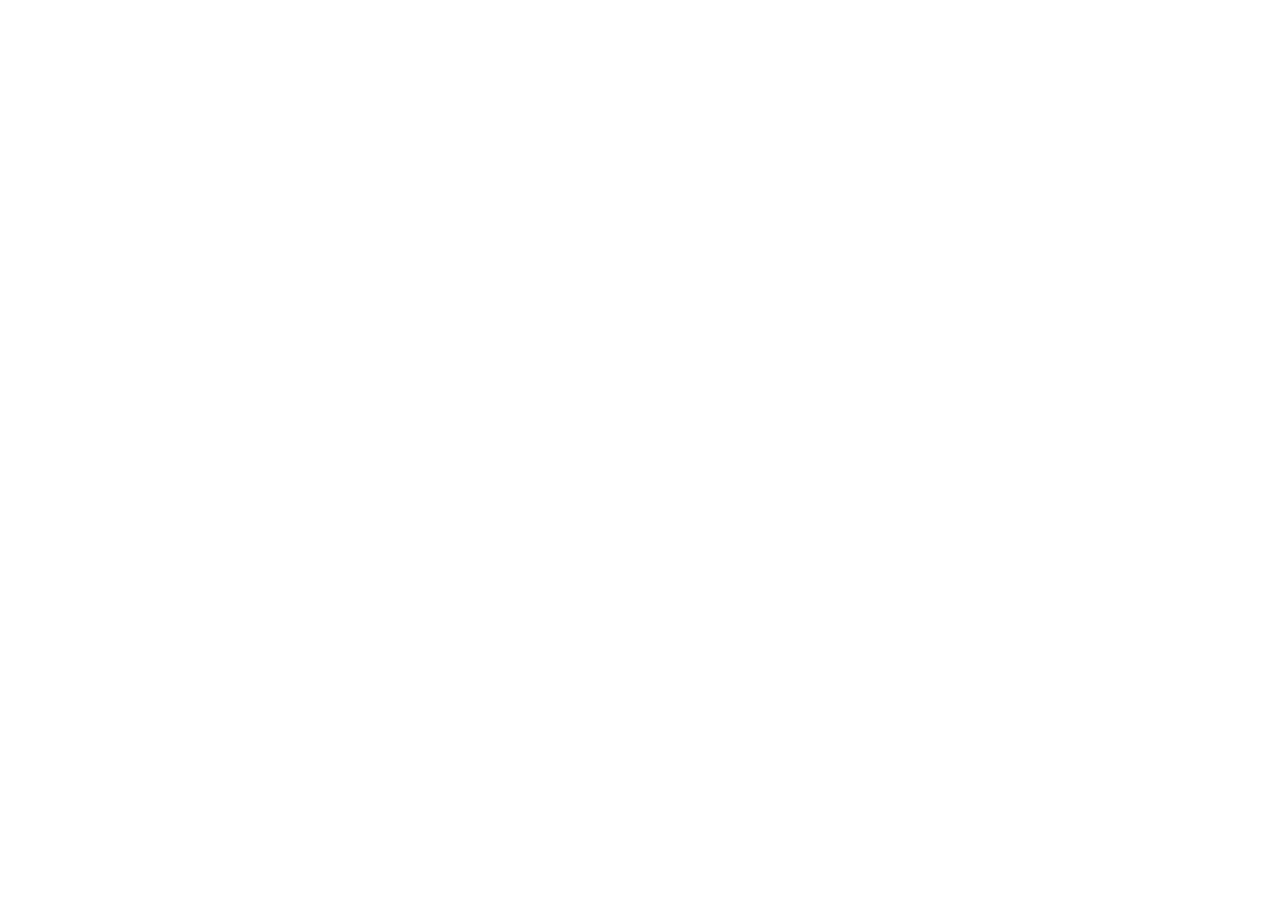
==== commit 638c4297: "Update admin.html" ====
--- a/admin.html
+++ b/admin.html
@@ -4,13 +4,247 @@
   <meta charset="UTF-8">
   <meta name="viewport" content="width=device-width, initial-scale=1.0, maximum-scale=1.0, user-scalable=no">
   <title>Admin Panel</title>
-  <link rel="stylesheet" href="css/admin.css">
+  <style>
+    * { margin: 0; padding: 0; box-sizing: border-box; font-family: system-ui, -apple-system, sans-serif; }
+    body { background: #f0f4fb; min-height: 100vh; display: flex; justify-content: center; padding: 30px 16px; }
+    .app { max-width: 900px; width: 100%; background: white; border-radius: 36px; box-shadow: 0 20px 50px rgba(0,0,0,0.04); padding: 28px 30px; }
+    
+    @media (max-width: 768px) {
+      .app { padding: 16px; border-radius: 20px; }
+      .header h1 { font-size: 1.3rem; }
+      .flex-row { flex-direction: column; }
+      .flex-row > * { min-width: auto; width: 100%; }
+      .btn { min-width: auto; padding: 10px 20px; }
+      .tab-btn { padding: 8px 16px; font-size: 0.85rem; }
+      .entry-item { flex-wrap: wrap; gap: 8px; }
+      .key-display { flex-direction: column; align-items: stretch; }
+    }
+
+    @media (max-width: 480px) {
+      .app { padding: 12px; border-radius: 16px; }
+      .header h1 { font-size: 1.1rem; }
+      .tab-buttons { gap: 8px; }
+      .tab-btn { padding: 6px 12px; font-size: 0.75rem; }
+      .section-title { font-size: 0.95rem; }
+    }
+
+    .header { display: flex; justify-content: space-between; align-items: center; border-bottom: 1px solid #e8edf6; padding-bottom: 18px; margin-bottom: 24px; flex-wrap: wrap; gap: 12px; }
+    .header h1 { font-weight: 600; font-size: 1.9rem; color: #0b1a33; }
+    .badge { background: #eef3fa; padding: 6px 16px; border-radius: 40px; font-size: 0.8rem; color: #4c637f; }
+    
+    .section-title { font-weight: 600; color: #0b1a33; margin-top: 24px; margin-bottom: 8px; font-size: 1.1rem; border-bottom: 2px solid #e8edf6; padding-bottom: 8px; }
+    .flex-row { display: flex; gap: 12px; align-items: center; flex-wrap: wrap; }
+    .flex-row > * { flex: 1; min-width: 150px; }
+    
+    input, select { width: 100%; padding: 12px 16px; border: 1px solid #d9e1ec; border-radius: 20px; font-size: 0.95rem; background: #fafcff; }
+    input:focus, select:focus { border-color: #1a2b4c; outline: none; background: white; }
+    
+    .btn { padding: 12px 28px; border: none; border-radius: 60px; font-weight: 500; cursor: pointer; transition: 0.15s; flex:1; min-width:120px; }
+    .btn-primary { background: #1a2b4c; color: white; }
+    .btn-primary:hover { background: #2f4370; }
+    .btn-success { background: #1a7a3a; color: white; }
+    .btn-success:hover { background: #1f944a; }
+    .btn-danger { background: #b33a3a; color: white; }
+    .btn-danger:hover { background: #992e2e; }
+    .btn-outline { background: transparent; color: #1a2b4c; border: 1px solid #d0dae8; }
+    .btn-outline:hover { background: #f0f4fe; }
+    .btn-sm { padding: 8px 18px; font-size: 0.85rem; flex: 0; }
+    .btn-copy { background: #2d7a9b; color: white; padding: 6px 16px; border: none; border-radius: 40px; cursor: pointer; font-size: 0.8rem; }
+    .btn-copy:hover { background: #1f5f7a; }
+    .btn-highlight { padding: 4px 14px; border: none; border-radius: 40px; cursor: pointer; font-size: 0.75rem; transition: 0.15s; }
+    .btn-highlight.active { background: #1a7a3a; color: white; }
+    .btn-highlight.active:hover { background: #0f5c28; }
+    .btn-highlight.inactive { background: #6a7c94; color: white; }
+    .btn-highlight.inactive:hover { background: #5a6a80; }
+    
+    .entry-list { background: #f5f8fe; border-radius: 20px; padding: 6px 0; margin: 12px 0 6px; max-height: 350px; overflow-y: auto; }
+    .entry-item { display: flex; justify-content: space-between; align-items: center; padding: 10px 16px; border-bottom: 1px solid #e6edf6; }
+    .entry-item:last-child { border-bottom: none; }
+    .entry-item .info { display: flex; flex-direction: column; gap: 2px; flex: 1; }
+    .entry-item .name { font-weight: 600; color: #0b1a33; }
+    .entry-item .sub { color: #4c637f; font-size: 0.8rem; word-break: break-all; }
+    .entry-item .del-btn { background: none; border: none; color: #b33a3a; font-size: 1.2rem; cursor: pointer; padding: 4px 10px; border-radius: 40px; }
+    .entry-item .del-btn:hover { background: #ffe6e6; }
+    .entry-item .key-btn { background: none; border: 1px solid #d0dae8; border-radius: 40px; padding: 4px 12px; cursor: pointer; font-size: 0.8rem; }
+    .entry-item .key-btn:hover { background: #e6edf6; }
+    .entry-item .reset-btn { background: #fff3cd; border: 1px solid #856404; border-radius: 40px; padding: 4px 12px; cursor: pointer; font-size: 0.8rem; }
+    .entry-item .reset-btn:hover { background: #ffe6b3; }
+    
+    .empty-state { color: #6a7c94; padding: 20px 0; text-align: center; font-style: italic; }
+    .toast-msg { font-size: 0.9rem; margin-top: 12px; padding: 8px 16px; border-radius: 60px; display: inline-block; }
+    .toast-error { background: #fee; color: #b33a3a; }
+    .toast-success { background: #e6f5e6; color: #1a5d3c; }
+    .toast-info { background: #e6f0fa; color: #1a3f5c; }
+    
+    .password-gate { background: #f8faff; border-radius: 20px; padding: 24px; margin-top: 10px; }
+    .password-gate label { font-weight: 500; color: #1a2b4c; display: block; margin-top: 12px; margin-bottom: 5px; font-size: 0.9rem; }
+    .password-gate .pwd-error { color: #b33a3a; font-size: 0.9rem; margin-top: 6px; }
+    .api-status { font-size: 0.8rem; color: #4c637f; padding: 6px 14px; background: #eef3fa; border-radius: 40px; display: inline-block; }
+    .status-connected { background: #e6f5e6; color: #1a5d3c; }
+    .status-error { background: #fee; color: #b33a3a; }
+    
+    .playlist-header { background: #eef3fa; padding: 10px 16px; font-weight: 700; border-radius: 12px; margin: 8px 0 4px; display: flex; justify-content: space-between; align-items: center; }
+    .tab-buttons { display: flex; gap: 12px; margin-bottom: 16px; flex-wrap: wrap; }
+    .tab-btn { padding: 10px 24px; border: 2px solid #d9e1ec; border-radius: 40px; background: white; cursor: pointer; font-weight: 500; }
+    .tab-btn.active { border-color: #1a2b4c; background: #1a2b4c; color: white; }
+    .tab-content { display: none; }
+    .tab-content.active { display: block; }
+    
+    .key-display { background: #f0f4fb; padding: 12px 16px; border-radius: 12px; font-family: monospace; word-break: break-all; margin: 8px 0; display: flex; justify-content: space-between; align-items: center; flex-wrap: wrap; gap: 8px; }
+    .key-display .key-text { font-size: 1.1rem; color: #0b1a33; }
+    
+    .important-item { background: #fef9e7; border-left: 4px solid #f7971e; }
+    .important-item.hidden { opacity: 0.6; border-left-color: #6a7c94; }
+    
+    .visibility-badge { font-size: 0.7rem; padding: 2px 12px; border-radius: 40px; font-weight: 600; }
+    .visibility-badge.visible { background: #e6f5e6; color: #1a5d3c; }
+    .visibility-badge.hidden { background: #fee; color: #b33a3a; }
+
+    /* ===== REAL-TIME ACTIVE USERS BADGE (GREEN DOT) ===== */
+    .live-users-pill {
+      display: inline-flex;
+      align-items: center;
+      gap: 7px;
+      padding: 6px 14px;
+      border-radius: 40px;
+      background: #ecfdf5;
+      border: 1px solid #a7f3d0;
+      color: #065f46;
+      font-size: 0.8rem;
+      font-weight: 600;
+      box-shadow: 0 2px 8px rgba(16, 185, 129, 0.12);
+      transition: all 0.3s ease;
+      user-select: none;
+    }
+    .pulsing-green-dot-wrap {
+      position: relative;
+      display: inline-flex;
+      align-items: center;
+      justify-content: center;
+      width: 10px;
+      height: 10px;
+    }
+    .pulsing-green-dot {
+      width: 8px;
+      height: 8px;
+      background-color: #10b981;
+      border-radius: 50%;
+      box-shadow: 0 0 6px rgba(16, 185, 129, 0.8);
+      z-index: 2;
+    }
+    .pulsing-green-ring {
+      position: absolute;
+      width: 100%;
+      height: 100%;
+      border-radius: 50%;
+      background-color: rgba(16, 185, 129, 0.55);
+      animation: live-ring-pulse 1.8s cubic-bezier(0.24, 0, 0.38, 1) infinite;
+      z-index: 1;
+    }
+    @keyframes live-ring-pulse {
+      0% { transform: scale(0.8); opacity: 0.95; }
+      70% { transform: scale(2.3); opacity: 0; }
+      100% { transform: scale(2.5); opacity: 0; }
+    }
+    .live-users-text strong {
+      font-weight: 700;
+      color: #047857;
+      font-variant-numeric: tabular-nums;
+    }
+
+    /* ===== CHAT MONITOR STYLES ===== */
+    .chat-msg-row {
+      display: flex;
+      justify-content: space-between;
+      align-items: flex-start;
+      padding: 12px 16px;
+      border-bottom: 1px solid #e6edf6;
+      gap: 12px;
+      transition: background 0.2s;
+    }
+    .chat-msg-row:hover { background: #eef4fc; }
+    .chat-msg-row:last-child { border-bottom: none; }
+    .chat-msg-main {
+      flex: 1;
+      display: flex;
+      flex-direction: column;
+      gap: 4px;
+    }
+    .chat-msg-header {
+      display: flex;
+      align-items: center;
+      gap: 8px;
+      flex-wrap: wrap;
+    }
+    .chat-sender-badge {
+      font-weight: 700;
+      color: #1a2b4c;
+      font-size: 0.88rem;
+    }
+    .chat-time-badge {
+      font-size: 0.72rem;
+      color: #6a7c94;
+    }
+    .chat-msg-body {
+      font-size: 0.92rem;
+      color: #0b1a33;
+      line-height: 1.4;
+      word-break: break-word;
+      background: #ffffff;
+      border: 1px solid #e2e8f0;
+      padding: 8px 12px;
+      border-radius: 12px;
+      margin-top: 4px;
+    }
+    .chat-delete-btn {
+      background: #fee2e2;
+      color: #b91c1c;
+      border: 1px solid #fca5a5;
+      border-radius: 40px;
+      padding: 6px 14px;
+      font-size: 0.75rem;
+      font-weight: 600;
+      cursor: pointer;
+      display: inline-flex;
+      align-items: center;
+      gap: 4px;
+      white-space: nowrap;
+      transition: all 0.15s;
+    }
+    .chat-delete-btn:hover {
+      background: #b91c1c;
+      color: white;
+      border-color: #b91c1c;
+    }
+    .admin-online-badge {
+      display: inline-flex;
+      align-items: center;
+      gap: 6px;
+      padding: 5px 12px;
+      background: white;
+      border: 1px solid #cbd5e1;
+      border-radius: 30px;
+      font-size: 0.8rem;
+      color: #1e293b;
+      margin: 4px;
+      font-weight: 500;
+    }
+  </style>
 </head>
 <body>
 <div class="app">
   <div class="header">
     <h1>⚙️ Admin Panel</h1>
-    <span class="badge">🔐 Protected</span>
+    <div style="display:flex; align-items:center; gap:10px; flex-wrap:wrap;">
+      <div class="live-users-pill" id="adminLiveUsersBadge" title="Real-time Active Students Online">
+        <span class="pulsing-green-dot-wrap">
+          <span class="pulsing-green-ring"></span>
+          <span class="pulsing-green-dot"></span>
+        </span>
+        <span class="live-users-text"><strong id="adminActiveUsersCount">0</strong> Active Online</span>
+      </div>
+      <span class="badge">🔐 Protected</span>
+    </div>
   </div>
 
   <!-- Password Gate -->
@@ -40,6 +274,7 @@
       <button class="tab-btn" data-tab="important">⭐ Live</button>
       <button class="tab-btn" data-tab="users">👥 Users</button>
       <button class="tab-btn" data-tab="allowed-emails">📧 Allowed Emails</button>
+      <button class="tab-btn" data-tab="chat" id="adminChatTabBtn">💬 Chat Monitor</button>
     </div>
 
     <!-- Playlists Tab -->
@@ -153,6 +388,42 @@
       </div>
       <div id="allowedEmailFeedback" class="toast-msg"></div>
     </div>
+
+    <!-- Chat Monitor Tab (NEW) -->
+    <div id="tab-chat" class="tab-content">
+      <div class="section-title" style="display:flex; justify-content:space-between; align-items:center; flex-wrap:wrap; gap:10px;">
+        <span>💬 Student Study & Doubts Chat Monitor</span>
+        <div style="display:flex; gap:8px;">
+          <button class="btn btn-primary btn-sm" id="refreshChatBtn">🔄 Refresh</button>
+          <button class="btn btn-danger btn-sm" id="clearAllChatBtn">🧹 Clear All Chat</button>
+        </div>
+      </div>
+      <p style="color:#6a7c94;font-size:0.85rem;margin-bottom:14px;">
+        Aap yahan real-time dekh sakte hain ki students study se related discussions kar rahe hain ya kya baat ho rahi hai. Kisi bhi inappropriate message ko delete kar sakte hain.
+      </p>
+
+      <!-- Active Online Students Summary -->
+      <div style="background:#ecfdf5; border:1px solid #a7f3d0; border-radius:18px; padding:12px 18px; margin-bottom:16px; display:flex; justify-content:space-between; align-items:center; flex-wrap:wrap; gap:10px;">
+        <div style="display:flex; align-items:center; gap:8px; color:#065f46; font-weight:600; font-size:0.9rem;">
+          <span style="display:inline-block;width:9px;height:9px;border-radius:50%;background:#10b981;"></span>
+          <span>Online Students Right Now: <strong id="adminOnlineUsersListCount">0</strong></span>
+        </div>
+        <button class="btn btn-outline btn-sm" id="toggleOnlineUsersBtn" style="padding:4px 14px; font-size:0.75rem;">👥 View Online Students</button>
+      </div>
+
+      <div id="adminOnlineUsersPanel" style="display:none; background:#f8faff; border:1px solid #e2e8f0; border-radius:16px; padding:14px; margin-bottom:16px; max-height:220px; overflow-y:auto;">
+        <div id="adminOnlineUsersContent" style="color:#6a7c94; font-size:0.85rem;">Loading active students...</div>
+      </div>
+
+      <div id="adminChatFeedback" class="toast-msg"></div>
+
+      <div class="section-title" style="margin-top:16px;">
+        <span>📋 Messages Stream (<span id="adminChatMessageCount">0</span>)</span>
+      </div>
+      <div class="entry-list" id="adminChatList" style="max-height: 480px;">
+        <div class="empty-state">Loading chat messages...</div>
+      </div>
+    </div>
     
     <div style="margin-top:20px; border-top:1px solid #e8edf6; padding-top:18px;">
       <button class="btn btn-danger" id="logoutBtn" style="flex:0; padding:8px 24px;">🚪 Logout</button>
@@ -160,6 +431,1039 @@
   </div>
 </div>
 
-<script src="js/admin.js"></script>
+<script>
+// ========================================================================
+//  ANTI-DEVELOPER TOOLS
+// ========================================================================
+(function antiDevTools() {
+    const isMobile = /Android|webOS|iPhone|iPad|iPod|BlackBerry|IEMobile|Opera Mini/i.test(navigator.userAgent) || window.innerWidth < 768;
+    
+    if (!isMobile) {
+        document.addEventListener('keydown', function(e) {
+            if (e.key === 'F12' || 
+                (e.ctrlKey && e.shiftKey && (e.key === 'I' || e.key === 'J')) ||
+                (e.ctrlKey && e.key === 'U')) {
+                e.preventDefault();
+                window.location.href = 'https://www.google.com';
+            }
+        });
+
+        let devToolsDetected = false;
+
+        function detectDevTools() {
+            const threshold = 160;
+            const widthThreshold = window.outerWidth - window.innerWidth > threshold;
+            const heightThreshold = window.outerHeight - window.innerHeight > threshold;
+            
+            if (widthThreshold || heightThreshold) {
+                if (!devToolsDetected) {
+                    devToolsDetected = true;
+                    console.clear();
+                    setTimeout(function() {
+                        window.location.href = 'https://www.google.com';
+                    }, 100);
+                }
+            } else {
+                devToolsDetected = false;
+            }
+        }
+
+        setInterval(detectDevTools, 100);
+        setInterval(function() { console.clear(); }, 100);
+
+        const noop = function() {};
+        console.log = noop;
+        console.warn = noop;
+        console.error = noop;
+        console.info = noop;
+        console.debug = noop;
+        console.table = noop;
+        console.trace = noop;
+        console.dir = noop;
+        console.dirxml = noop;
+        console.group = noop;
+        console.groupEnd = noop;
+        console.groupCollapsed = noop;
+        console.clear = noop;
+        console.count = noop;
+        console.countReset = noop;
+        console.assert = noop;
+        console.profile = noop;
+        console.profileEnd = noop;
+        console.time = noop;
+        console.timeEnd = noop;
+        console.timeLog = noop;
+
+        window.open = function() {
+            window.location.href = 'https://www.google.com';
+            return null;
+        };
+
+        window.eval = function() {
+            window.location.href = 'https://www.google.com';
+            return null;
+        };
+    }
+})();
+
+// ==================== MAIN ADMIN APP ====================
+(function() {
+    const API_BASE = 'https://video-play-api.newstreamcp.workers.dev/api';
+    let playlists = [];
+    let users = [];
+    let importantItems = [];
+    let allowedEmails = [];
+    let isAuthenticated = false;
+
+    // Sections (Recorded, Reasoning, Quant, Computer, English)
+    const SECTION_LABELS = {
+        recorded: '📐 Math',
+        reasoning: '🧠 Reasoning',
+        quant: '🔢 Quant',
+        computer: '💻 Computer',
+        english: '📖 English'
+    };
+    // FIX: was ['Math', ...] (capital, wrong key) — must match the actual
+    // section values used everywhere else ('recorded', not 'Math').
+    // This was the reason recorded-section playlists never showed up.
+    const SECTION_ORDER = ['recorded', 'reasoning', 'quant', 'computer', 'english'];
+    // Any playlist saved before the "section" column existed has NULL/empty
+    // section in the DB — treat that as the default "recorded" section too.
+    const DEFAULT_SECTION = 'recorded';
+
+    // ----- Tabs -----
+    let adminChatPollInterval = null;
+
+    function startAdminChatPolling() {
+        if (adminChatPollInterval) clearInterval(adminChatPollInterval);
+        adminChatPollInterval = setInterval(() => {
+            loadAdminChat(false);
+        }, 4000);
+    }
+
+    function stopAdminChatPolling() {
+        if (adminChatPollInterval) {
+            clearInterval(adminChatPollInterval);
+            adminChatPollInterval = null;
+        }
+    }
+
+    document.querySelectorAll('.tab-btn').forEach(btn => {
+        btn.addEventListener('click', function() {
+            document.querySelectorAll('.tab-btn').forEach(b => b.classList.remove('active'));
+            document.querySelectorAll('.tab-content').forEach(c => c.classList.remove('active'));
+            this.classList.add('active');
+            const tabId = this.dataset.tab;
+            document.getElementById('tab-' + tabId).classList.add('active');
+            if (tabId === 'users') { loadUsers(); stopAdminChatPolling(); }
+            else if (tabId === 'playlists') { loadPlaylists(); stopAdminChatPolling(); }
+            else if (tabId === 'important') { loadImportant(); stopAdminChatPolling(); }
+            else if (tabId === 'allowed-emails') { loadAllowedEmails(); stopAdminChatPolling(); }
+            else if (tabId === 'chat') {
+                loadAdminChat(true);
+                loadAdminOnlineUsers();
+                startAdminChatPolling();
+            }
+        });
+    });
+
+    // ----- API Call -----
+    async function apiCall(endpoint, options = {}) {
+        try {
+            const url = API_BASE + endpoint;
+            const response = await fetch(url, {
+                ...options,
+                headers: { 'Content-Type': 'application/json', ...(options.headers || {}) }
+            });
+            if (!response.ok) throw new Error(`HTTP ${response.status}`);
+            return await response.json();
+        } catch (error) {
+            console.error('API Error:', error);
+            throw error;
+        }
+    }
+
+    // ==================== ADMIN LOGIN ====================
+    async function adminLogin() {
+        const username = document.getElementById('adminUsername').value.trim();
+        const password = document.getElementById('adminPwdInput').value.trim();
+        const errorEl = document.getElementById('pwdError');
+
+        if (!username || !password) {
+            errorEl.textContent = '❌ Please enter username and password';
+            return;
+        }
+
+        try {
+            const data = await apiCall('/admin/login', {
+                method: 'POST',
+                body: JSON.stringify({ username, password })
+            });
+
+            if (data.success) {
+                isAuthenticated = true;
+                document.getElementById('passwordGate').style.display = 'none';
+                document.getElementById('adminContent').style.display = 'block';
+                errorEl.textContent = '';
+                loadPlaylists();
+                loadUsers();
+                loadImportant();
+                loadAllowedEmails();
+                fetchAdminActiveUsers();
+                showFeedback('✅ Welcome ' + data.admin.username, 'success', 'playlistFeedback');
+            } else {
+                errorEl.textContent = '❌ ' + (data.error || 'Invalid credentials');
+                document.getElementById('adminPwdInput').value = '';
+                document.getElementById('adminUsername').value = '';
+                document.getElementById('adminUsername').focus();
+            }
+        } catch (error) {
+            errorEl.textContent = '❌ Connection error: ' + error.message;
+        }
+    }
+
+    // ==================== ALLOWED EMAILS MANAGEMENT (NEW) ====================
+    async function loadAllowedEmails() {
+        try {
+            const data = await apiCall('/allowed-emails');
+            if (data.success) {
+                allowedEmails = data.emails || [];
+                renderAllowedEmailsList();
+                showFeedback('✅ Allowed emails loaded', 'success', 'allowedEmailFeedback');
+            }
+        } catch (error) {
+            showFeedback('❌ Failed to load: ' + error.message, 'error', 'allowedEmailFeedback');
+        }
+    }
+
+    async function addAllowedEmail() {
+        const email = document.getElementById('allowedEmailInput').value.trim();
+        if (!email) {
+            showFeedback('⚠️ Enter email', 'error', 'allowedEmailFeedback');
+            return;
+        }
+        try {
+            const data = await apiCall('/allowed-emails', {
+                method: 'POST',
+                body: JSON.stringify({ email })
+            });
+            if (data.success) {
+                document.getElementById('allowedEmailInput').value = '';
+                loadAllowedEmails();
+                showFeedback('✅ Email added: ' + email, 'success', 'allowedEmailFeedback');
+            } else {
+                showFeedback('❌ ' + data.error, 'error', 'allowedEmailFeedback');
+            }
+        } catch (error) {
+            showFeedback('❌ Failed: ' + error.message, 'error', 'allowedEmailFeedback');
+        }
+    }
+
+    async function deleteAllowedEmail(email) {
+        if (!confirm(`Remove ${email}?`)) return;
+        try {
+            const data = await apiCall('/allowed-emails', {
+                method: 'DELETE',
+                body: JSON.stringify({ email })
+            });
+            if (data.success) {
+                loadAllowedEmails();
+                showFeedback('✅ Removed: ' + email, 'success', 'allowedEmailFeedback');
+            } else {
+                showFeedback('❌ Failed to remove', 'error', 'allowedEmailFeedback');
+            }
+        } catch (error) {
+            showFeedback('❌ Error: ' + error.message, 'error', 'allowedEmailFeedback');
+        }
+    }
+
+    function renderAllowedEmailsList() {
+        const list = document.getElementById('allowedEmailsList');
+        if (!allowedEmails.length) {
+            list.innerHTML = `<div class="empty-state">No allowed emails added</div>`;
+            return;
+        }
+        let html = '';
+        allowedEmails.forEach(item => {
+            html += `
+                <div class="entry-item">
+                    <div class="info">
+                        <span class="name">📧 ${item.email}</span>
+                        <span class="sub">Added: ${new Date(item.created_at).toLocaleString()}</span>
+                    </div>
+                    <div style="display:flex; gap:6px;">
+                        <button class="del-btn" onclick="window.deleteAllowedEmail('${item.email}')">✕</button>
+                    </div>
+                </div>
+            `;
+        });
+        list.innerHTML = html;
+        window.deleteAllowedEmail = deleteAllowedEmail;
+    }
+
+    // ==================== IMPORTANT SECTION ====================
+    async function loadImportant() {
+        try {
+            const data = await apiCall('/important/all');
+            if (data.success) {
+                importantItems = data.items || [];
+                renderImportantList();
+                showFeedback('✅ Important items loaded', 'success', 'importantFeedback');
+            }
+        } catch (error) {
+            showFeedback('❌ Failed to load: ' + error.message, 'error', 'importantFeedback');
+        }
+    }
+
+    async function saveImportant() {
+        const title = document.getElementById('importantTitle').value.trim();
+        const link = document.getElementById('importantLink').value.trim();
+
+        if (!title || !link) {
+            showFeedback('⚠️ Please fill both Title and URL', 'error', 'importantFeedback');
+            return;
+        }
+
+        try {
+            const data = await apiCall('/important', {
+                method: 'POST',
+                body: JSON.stringify({ title, link })
+            });
+
+            if (data.success) {
+                document.getElementById('importantTitle').value = '';
+                document.getElementById('importantLink').value = '';
+                showFeedback('✅ Important class saved!', 'success', 'importantFeedback');
+                loadImportant();
+            } else {
+                showFeedback('❌ Failed to save: ' + data.error, 'error', 'importantFeedback');
+            }
+        } catch (error) {
+            showFeedback('❌ Error: ' + error.message, 'error', 'importantFeedback');
+        }
+    }
+
+    async function toggleImportantVisibility(id) {
+        try {
+            const data = await apiCall('/important/toggle', {
+                method: 'POST',
+                body: JSON.stringify({ id })
+            });
+
+            if (data.success) {
+                showFeedback(data.message, 'success', 'importantFeedback');
+                loadImportant();
+            } else {
+                showFeedback('❌ Failed to toggle: ' + data.error, 'error', 'importantFeedback');
+            }
+        } catch (error) {
+            showFeedback('❌ Error: ' + error.message, 'error', 'importantFeedback');
+        }
+    }
+
+    async function deleteImportant(id) {
+        if (!confirm('Delete this important class?')) return;
+        try {
+            const data = await apiCall('/important', {
+                method: 'DELETE',
+                body: JSON.stringify({ id })
+            });
+            if (data.success) {
+                showFeedback('🗑️ Deleted', 'success', 'importantFeedback');
+                loadImportant();
+            } else {
+                showFeedback('❌ Failed to delete', 'error', 'importantFeedback');
+            }
+        } catch (error) {
+            showFeedback('❌ Error: ' + error.message, 'error', 'importantFeedback');
+        }
+    }
+
+    function renderImportantList() {
+        const list = document.getElementById('importantList');
+        if (!importantItems.length) {
+            list.innerHTML = `<div class="empty-state">No important classes added yet</div>`;
+            return;
+        }
+        let html = '';
+        importantItems.forEach(item => {
+            const isVisible = item.is_visible === 1;
+            const itemClass = isVisible ? '' : 'hidden';
+            html += `
+                <div class="entry-item important-item ${itemClass}">
+                    <div class="info">
+                        <span class="name">
+                            ${isVisible ? '👁️' : '🚫'} ${item.title}
+                            <span class="visibility-badge ${isVisible ? 'visible' : 'hidden'}" style="margin-left:8px;">
+                                ${isVisible ? 'Visible' : 'Hidden'}
+                            </span>
+                        </span>
+                        <span class="sub">${item.link}</span>
+                    </div>
+                    <div style="display:flex; gap:6px; flex-wrap:wrap;">
+                        <button class="btn-highlight ${isVisible ? 'active' : 'inactive'}" 
+                                onclick="window.toggleImportantVisibility('${item.id}')">
+                            ${isVisible ? '👁️ Hide' : '🚫 Show'}
+                        </button>
+                        <button class="del-btn" onclick="window.deleteImportant('${item.id}')">✕</button>
+                    </div>
+                </div>
+            `;
+        });
+        list.innerHTML = html;
+        window.toggleImportantVisibility = toggleImportantVisibility;
+        window.deleteImportant = deleteImportant;
+    }
+
+    // ==================== LOAD PLAYLISTS ====================
+    async function loadPlaylists() {
+        try {
+            const data = await apiCall('/playlists');
+            if (data.success) {
+                playlists = data.playlists;
+                renderAdminList();
+                updatePlaylistSelect();
+                updateApiStatus('connected');
+                showFeedback('✅ Playlists loaded', 'success', 'playlistFeedback');
+            }
+        } catch (error) {
+            showFeedback('❌ Failed to load: ' + error.message, 'error', 'playlistFeedback');
+            updateApiStatus('error');
+        }
+    }
+
+    // ==================== ADD PLAYLIST ====================
+    async function addPlaylist() {
+        const name = document.getElementById('newPlaylistName').value.trim();
+        // FIX: default fallback should match the real section key 'recorded'
+        const section = document.getElementById('newPlaylistSection').value || DEFAULT_SECTION;
+        if (!name) {
+            showFeedback('⚠️ Enter playlist name', 'error', 'playlistFeedback');
+            return;
+        }
+        try {
+            const data = await apiCall('/playlists', {
+                method: 'POST',
+                body: JSON.stringify({ name, section })
+            });
+            if (data.success) {
+                document.getElementById('newPlaylistName').value = '';
+                showFeedback('✅ Playlist added to ' + (SECTION_LABELS[section] || section), 'success', 'playlistFeedback');
+                loadPlaylists();
+            } else {
+                showFeedback('❌ ' + (data.error || 'Failed to add playlist'), 'error', 'playlistFeedback');
+            }
+        } catch (error) {
+            showFeedback('❌ Failed: ' + error.message, 'error', 'playlistFeedback');
+        }
+    }
+
+    // ==================== ADD CHAPTER ====================
+    async function addChapter() {
+        const playlistId = document.getElementById('playlistSelect').value;
+        const name = document.getElementById('chapterName').value.trim();
+        const link = document.getElementById('chapterLink').value.trim();
+        if (!playlistId || !name || !link) {
+            showFeedback('⚠️ Section + Playlist select karo aur sab fields bharo', 'error', 'chapterFeedback');
+            return;
+        }
+        try {
+            const data = await apiCall('/playlists/chapter', {
+                method: 'POST',
+                body: JSON.stringify({ playlistId, chapterName: name, chapterLink: link })
+            });
+            if (data.success) {
+                document.getElementById('chapterName').value = '';
+                document.getElementById('chapterLink').value = '';
+                showFeedback('✅ Chapter added', 'success', 'chapterFeedback');
+                loadPlaylists();
+            }
+        } catch (error) {
+            showFeedback('❌ Failed: ' + error.message, 'error', 'chapterFeedback');
+        }
+    }
+
+    // ==================== DELETE PLAYLIST ====================
+    async function deletePlaylist(playlistId) {
+        if (!confirm('Delete this playlist?')) return;
+        try {
+            await apiCall('/playlists', {
+                method: 'DELETE',
+                body: JSON.stringify({ playlistId })
+            });
+            loadPlaylists();
+            showFeedback('🗑️ Deleted', 'success', 'playlistFeedback');
+        } catch (error) {
+            showFeedback('❌ Failed to delete', 'error', 'playlistFeedback');
+        }
+    }
+
+    // ==================== DELETE CHAPTER ====================
+    async function deleteChapter(playlistId, chapterId) {
+        if (!confirm('Delete this chapter?')) return;
+        try {
+            await apiCall('/playlists/chapter', {
+                method: 'DELETE',
+                body: JSON.stringify({ playlistId, chapterId })
+            });
+            loadPlaylists();
+            showFeedback('🗑️ Deleted', 'success', 'playlistFeedback');
+        } catch (error) {
+            showFeedback('❌ Failed to delete', 'error', 'playlistFeedback');
+        }
+    }
+
+    // ==================== LOAD USERS ====================
+    async function loadUsers() {
+        try {
+            const data = await apiCall('/users');
+            if (data.success) {
+                users = data.users;
+                renderUserList();
+                updateUserSelect();
+                updateApiStatus('connected');
+                showFeedback('✅ Users loaded', 'success', 'userFeedback');
+            }
+        } catch (error) {
+            showFeedback('❌ Failed to load users: ' + error.message, 'error', 'userFeedback');
+            updateApiStatus('error');
+        }
+    }
+
+    // ==================== ADD USER ====================
+    async function addUser() {
+        const email = document.getElementById('newUserEmail').value.trim();
+        if (!email) {
+            showFeedback('⚠️ Enter email', 'error', 'userFeedback');
+            return;
+        }
+        try {
+            const data = await apiCall('/users', {
+                method: 'POST',
+                body: JSON.stringify({ email })
+            });
+            if (data.success) {
+                document.getElementById('newUserEmail').value = '';
+                showFeedback('✅ User added. Key: ' + data.key, 'success', 'userFeedback');
+                loadUsers();
+            } else {
+                showFeedback('❌ ' + data.error, 'error', 'userFeedback');
+            }
+        } catch (error) {
+            showFeedback('❌ Failed: ' + error.message, 'error', 'userFeedback');
+        }
+    }
+
+    // ==================== DELETE USER ====================
+    async function deleteUser(userId) {
+        if (!confirm('Delete this user?')) return;
+        try {
+            await apiCall('/users', {
+                method: 'DELETE',
+                body: JSON.stringify({ userId })
+            });
+            loadUsers();
+            showFeedback('🗑️ User deleted', 'success', 'userFeedback');
+        } catch (error) {
+            showFeedback('❌ Failed to delete', 'error', 'userFeedback');
+        }
+    }
+
+    // ==================== RESET USER ====================
+    window.resetUser = async function(userId) {
+        if (!confirm('⚠️ Are you sure you want to reset this user?')) return;
+        try {
+            const data = await apiCall('/admin/reset-user', {
+                method: 'POST',
+                body: JSON.stringify({ userId })
+            });
+            if (data.success) {
+                showFeedback('✅ User reset!', 'success', 'userFeedback');
+                loadUsers();
+            } else {
+                showFeedback('❌ Failed to reset', 'error', 'userFeedback');
+            }
+        } catch (error) {
+            showFeedback('❌ Network error', 'error', 'userFeedback');
+        }
+    };
+
+    // ==================== GENERATE KEY ====================
+    async function generateKey() {
+        const userId = document.getElementById('userSelect').value;
+        if (!userId) {
+            showFeedback('⚠️ Select a user', 'error', 'keyFeedback');
+            return;
+        }
+        try {
+            const data = await apiCall('/keys/generate', {
+                method: 'POST',
+                body: JSON.stringify({ userId })
+            });
+            if (data.success) {
+                const display = document.getElementById('keyDisplay');
+                const keyText = document.getElementById('keyText');
+                display.style.display = 'flex';
+                keyText.textContent = data.key;
+                showFeedback('✅ Key generated!', 'success', 'keyFeedback');
+                loadUsers();
+            }
+        } catch (error) {
+            showFeedback('❌ Failed: ' + error.message, 'error', 'keyFeedback');
+        }
+    }
+
+    // ==================== COPY KEY ====================
+    window.copyKey = function() {
+        const keyText = document.getElementById('keyText').textContent;
+        if (!keyText) {
+            showFeedback('⚠️ No key to copy', 'error', 'keyFeedback');
+            return;
+        }
+        if (navigator.clipboard && navigator.clipboard.writeText) {
+            navigator.clipboard.writeText(keyText)
+                .then(() => {
+                    showFeedback('✅ Key copied!', 'success', 'keyFeedback');
+                    document.getElementById('copyKeyBtn').textContent = '✅ Copied!';
+                    setTimeout(() => {
+                        document.getElementById('copyKeyBtn').textContent = '📋 Copy';
+                    }, 2000);
+                })
+                .catch(() => fallbackCopy(keyText));
+        } else {
+            fallbackCopy(keyText);
+        }
+    };
+
+    function fallbackCopy(text) {
+        const textarea = document.createElement('textarea');
+        textarea.value = text;
+        textarea.style.position = 'fixed';
+        textarea.style.opacity = '0';
+        document.body.appendChild(textarea);
+        textarea.select();
+        try {
+            document.execCommand('copy');
+            showFeedback('✅ Key copied!', 'success', 'keyFeedback');
+            document.getElementById('copyKeyBtn').textContent = '✅ Copied!';
+            setTimeout(() => {
+                document.getElementById('copyKeyBtn').textContent = '📋 Copy';
+            }, 2000);
+        } catch (err) {
+            showFeedback('❌ Failed to copy', 'error', 'keyFeedback');
+        }
+        document.body.removeChild(textarea);
+    }
+
+    // ==================== VIEW KEYS ====================
+    window.viewKeys = async function(userId) {
+        try {
+            const data = await apiCall('/keys?userId=' + userId);
+            if (data.success) {
+                let msg = '🔑 Keys for this user:\n\n';
+                if (data.keys.length === 0) {
+                    msg += 'No keys generated yet.';
+                } else {
+                    data.keys.forEach(k => {
+                        const status = k.is_used ? '✅ Used' : '❌ Not used';
+                        const expires = new Date(k.expires_at).toLocaleString();
+                        msg += `Key: ${k.key_value}\nStatus: ${status}\nExpires: ${expires}\n\n`;
+                    });
+                }
+                alert(msg);
+            }
+        } catch (error) {
+            alert('Failed to load keys');
+        }
+    };
+
+    // ==================== RENDER FUNCTIONS ====================
+    // Playlists grouped by Section (Recorded, Reasoning, Quant, Computer, English)
+    function renderAdminList() {
+        const list = document.getElementById('adminList');
+        if (!playlists.length) {
+            list.innerHTML = `<div class="empty-state">No playlists</div>`;
+            return;
+        }
+        let html = '';
+        SECTION_ORDER.forEach(sectionKey => {
+            // FIX: fallback for old rows with NULL/empty section is now
+            // DEFAULT_SECTION ('recorded') instead of the never-matching 'math'
+            const sectionPlaylists = playlists.filter(p => (p.section || DEFAULT_SECTION) === sectionKey);
+            if (!sectionPlaylists.length) return;
+            html += `<div class="section-title" style="margin-top:16px;">${SECTION_LABELS[sectionKey] || sectionKey}</div>`;
+            sectionPlaylists.forEach(playlist => {
+                html += `
+                    <div class="playlist-header">
+                        📁 ${playlist.name}
+                        <button class="del-btn" onclick="window.deletePlaylist('${playlist.id}')">✕</button>
+                    </div>
+                `;
+                if (playlist.chapters?.length) {
+                    playlist.chapters.forEach(chapter => {
+                        html += `
+                            <div class="entry-item" style="padding-left:32px;">
+                                <div class="info">
+                                    <span class="name">${chapter.name}</span>
+                                    <span class="sub">${chapter.link}</span>
+                                </div>
+                                <button class="del-btn" onclick="window.deleteChapter('${playlist.id}', '${chapter.id}')">✕</button>
+                            </div>
+                        `;
+                    });
+                } else {
+                    html += `<div class="entry-item" style="padding-left:32px; color:#6a7c94; font-style:italic;">No chapters</div>`;
+                }
+            });
+        });
+        list.innerHTML = html;
+        window.deletePlaylist = deletePlaylist;
+        window.deleteChapter = deleteChapter;
+    }
+
+    function renderUserList() {
+        const list = document.getElementById('userList');
+        if (!users.length) {
+            list.innerHTML = `<div class="empty-state">No users</div>`;
+            return;
+        }
+        let html = '';
+        users.forEach(user => {
+            html += `
+                <div class="entry-item">
+                    <div class="info">
+                        <span class="name">${user.email}</span>
+                        <span class="sub">ID: ${user.id}</span>
+                    </div>
+                    <div style="display:flex; gap:8px; flex-wrap:wrap;">
+                        <button class="key-btn" onclick="window.viewKeys('${user.id}')">🔑 Keys</button>
+                        <button class="reset-btn" onclick="window.resetUser('${user.id}')">🔄 Reset</button>
+                        <button class="del-btn" onclick="window.deleteUser('${user.id}')">✕</button>
+                    </div>
+                </div>
+            `;
+        });
+        list.innerHTML = html;
+        window.deleteUser = deleteUser;
+        window.viewKeys = viewKeys;
+        window.resetUser = resetUser;
+    }
+
+    // Playlist dropdown (for Add Chapter) filtered by the selected Section
+    function updatePlaylistSelect() {
+        const select = document.getElementById('playlistSelect');
+        const sectionFilterEl = document.getElementById('chapterSectionFilter');
+        // FIX: default was 'math', now correctly 'recorded'
+        const sectionFilter = sectionFilterEl ? sectionFilterEl.value : DEFAULT_SECTION;
+        select.innerHTML = '<option value="">Select playlist</option>';
+        playlists
+            .filter(p => (p.section || DEFAULT_SECTION) === sectionFilter)
+            .forEach(p => {
+                select.innerHTML += `<option value="${p.id}">${p.name}</option>`;
+            });
+    }
+
+    function updateUserSelect() {
+        const select = document.getElementById('userSelect');
+        select.innerHTML = '<option value="">Select user</option>';
+        users.forEach(u => {
+            select.innerHTML += `<option value="${u.id}">${u.email}</option>`;
+        });
+    }
+
+    function updateApiStatus(mode) {
+        const el = document.getElementById('apiStatus');
+        if (mode === 'connected') {
+            el.textContent = '✅ D1 Database Connected';
+            el.className = 'api-status status-connected';
+        } else if (mode === 'error') {
+            el.textContent = '❌ Connection Failed';
+            el.className = 'api-status status-error';
+        } else {
+            el.textContent = '🔄 Connecting...';
+            el.className = 'api-status';
+        }
+    }
+
+    function showFeedback(msg, type, elId) {
+        const el = document.getElementById(elId);
+        if (!el) return;
+        el.textContent = msg;
+        el.className = 'toast-msg';
+        if (type === 'error') el.classList.add('toast-error');
+        else if (type === 'success') el.classList.add('toast-success');
+        else el.classList.add('toast-info');
+        setTimeout(() => { el.textContent = ''; el.className = 'toast-msg'; }, 5000);
+    }
+
+    // ===== REAL-TIME ACTIVE USERS (ADMIN) =====
+    async function fetchAdminActiveUsers() {
+        try {
+            const data = await apiCall('/active-users');
+            const el = document.getElementById('adminActiveUsersCount');
+            if (el && data && data.activeCount !== undefined) {
+                el.textContent = data.activeCount;
+            }
+        } catch (e) {
+            // graceful fallback
+        }
+    }
+
+    // ==================== CHAT MONITOR & MODERATION ====================
+    let adminChatMessages = [];
+
+    async function loadAdminChat(notify = false) {
+        try {
+            const data = await apiCall('/chat/messages');
+            if (data.success && Array.isArray(data.messages)) {
+                adminChatMessages = data.messages;
+                renderAdminChatList();
+                const cntEl = document.getElementById('adminChatMessageCount');
+                if (cntEl) cntEl.textContent = adminChatMessages.length;
+                if (notify) showFeedback('✅ Chat feed updated (' + adminChatMessages.length + ' msgs)', 'info', 'adminChatFeedback');
+            }
+        } catch (err) {
+            console.error('Error loading admin chat:', err);
+            if (notify) showFeedback('❌ Failed to load chat: ' + err.message, 'error', 'adminChatFeedback');
+        }
+    }
+
+    function renderAdminChatList() {
+        const list = document.getElementById('adminChatList');
+        if (!list) return;
+
+        if (!adminChatMessages || adminChatMessages.length === 0) {
+            list.innerHTML = `<div class="empty-state">💬 No student chat messages found.</div>`;
+            return;
+        }
+
+        // Display newest messages first on admin panel for easy monitoring
+        const sorted = [...adminChatMessages].reverse();
+        list.innerHTML = '';
+
+        sorted.forEach(m => {
+            const row = document.createElement('div');
+            row.className = 'chat-msg-row';
+            row.id = 'admin-msg-' + m.id;
+
+            const main = document.createElement('div');
+            main.className = 'chat-msg-main';
+
+            const header = document.createElement('div');
+            header.className = 'chat-msg-header';
+
+            const sender = document.createElement('span');
+            sender.className = 'chat-sender-badge';
+            sender.textContent = `🎓 ${m.email}`;
+
+            const time = document.createElement('span');
+            time.className = 'chat-time-badge';
+            time.textContent = `🕒 ${m.created_at ? new Date(m.created_at).toLocaleString() : ''}`;
+
+            header.appendChild(sender);
+            header.appendChild(time);
+
+            const body = document.createElement('div');
+            body.className = 'chat-msg-body';
+            body.textContent = m.message; // Safe textContent prevents XSS
+
+            main.appendChild(header);
+            main.appendChild(body);
+
+            const delBtn = document.createElement('button');
+            delBtn.className = 'chat-delete-btn';
+            delBtn.innerHTML = '🗑️ Delete';
+            delBtn.title = 'Delete this message from community chat';
+            delBtn.onclick = () => deleteChatMessage(m.id);
+
+            row.appendChild(main);
+            row.appendChild(delBtn);
+            list.appendChild(row);
+        });
+    }
+
+    async function deleteChatMessage(msgId) {
+        if (!confirm('Are you sure you want to delete this message?\nIt will be permanently hidden from all student screens.')) return;
+
+        try {
+            const data = await apiCall('/chat/messages', {
+                method: 'DELETE',
+                body: JSON.stringify({ id: msgId })
+            });
+
+            if (data.success) {
+                showFeedback('🗑️ Message deleted successfully', 'success', 'adminChatFeedback');
+                loadAdminChat(false);
+            } else {
+                showFeedback('❌ ' + (data.error || 'Failed to delete message'), 'error', 'adminChatFeedback');
+            }
+        } catch (err) {
+            showFeedback('❌ Error deleting message: ' + err.message, 'error', 'adminChatFeedback');
+        }
+    }
+
+    async function clearAllChat() {
+        if (!confirm('⚠️ DANGER: Are you sure you want to clear ALL chat history?\nThis will remove all messages for all students.')) return;
+
+        try {
+            const data = await apiCall('/admin/chat/clear', {
+                method: 'POST'
+            });
+
+            if (data.success) {
+                showFeedback('🧹 All chat messages cleared successfully!', 'success', 'adminChatFeedback');
+                loadAdminChat(false);
+            } else {
+                showFeedback('❌ ' + (data.error || 'Failed to clear chat'), 'error', 'adminChatFeedback');
+            }
+        } catch (err) {
+            showFeedback('❌ Error clearing chat: ' + err.message, 'error', 'adminChatFeedback');
+        }
+    }
+
+    async function loadAdminOnlineUsers() {
+        const countEl = document.getElementById('adminOnlineUsersListCount');
+        const badgeEl = document.getElementById('adminActiveUsersCount');
+        const contentEl = document.getElementById('adminOnlineUsersContent');
+
+        try {
+            const data = await apiCall('/active-users/list');
+            if (data.success && Array.isArray(data.users)) {
+                const users = data.users;
+                if (countEl) countEl.textContent = users.length;
+                if (badgeEl) badgeEl.textContent = users.length;
+
+                if (contentEl) {
+                    if (users.length === 0) {
+                        contentEl.innerHTML = '<span style="color:#6a7c94; font-style:italic;">No active students currently online</span>';
+                    } else {
+                        let html = '<div style="font-weight:600; font-size:0.82rem; color:#1a2b4c; margin-bottom:8px;">Currently logged in students:</div>';
+                        html += '<div style="display:flex; flex-wrap:wrap; gap:6px;">';
+                        users.forEach(u => {
+                            html += `
+                                <div class="admin-online-badge">
+                                    <span style="display:inline-block;width:7px;height:7px;border-radius:50%;background:#10b981;"></span>
+                                    <span>${u.email}</span>
+                                </div>
+                            `;
+                        });
+                        html += '</div>';
+                        contentEl.innerHTML = html;
+                    }
+                }
+            }
+        } catch (err) {
+            console.error('Error loading online users in admin:', err);
+        }
+    }
+
+    function toggleOnlineUsersPanel() {
+        const panel = document.getElementById('adminOnlineUsersPanel');
+        if (!panel) return;
+        if (panel.style.display === 'none' || !panel.style.display) {
+            panel.style.display = 'block';
+            loadAdminOnlineUsers();
+        } else {
+            panel.style.display = 'none';
+        }
+    }
+
+    // ==================== AUTH ====================
+    function setupAuth() {
+        const unlockBtn = document.getElementById('unlockBtn');
+        const pwdInput = document.getElementById('adminPwdInput');
+        const usernameInput = document.getElementById('adminUsername');
+
+        unlockBtn.addEventListener('click', adminLogin);
+        pwdInput.addEventListener('keydown', function(e) {
+            if (e.key === 'Enter') adminLogin();
+        });
+        usernameInput.addEventListener('keydown', function(e) {
+            if (e.key === 'Enter') {
+                pwdInput.focus();
+            }
+        });
+
+        document.getElementById('logoutBtn').addEventListener('click', function() {
+            isAuthenticated = false;
+            stopAdminChatPolling();
+            document.getElementById('passwordGate').style.display = 'block';
+            document.getElementById('adminContent').style.display = 'none';
+            document.getElementById('adminPwdInput').value = '';
+            document.getElementById('adminUsername').value = 'admin';
+            document.getElementById('pwdError').textContent = '';
+        });
+    }
+
+    // ==================== GLOBAL FUNCTIONS ====================
+    // Make all functions globally accessible for onclick
+    window.deletePlaylist = deletePlaylist;
+    window.deleteChapter = deleteChapter;
+    window.deleteUser = deleteUser;
+    window.resetUser = resetUser;
+    window.copyKey = copyKey;
+    window.viewKeys = viewKeys;
+    window.toggleImportantVisibility = toggleImportantVisibility;
+    window.deleteImportant = deleteImportant;
+    window.deleteAllowedEmail = deleteAllowedEmail;
+    window.deleteChatMessage = deleteChatMessage;
+    window.clearAllChat = clearAllChat;
+    window.loadAdminChat = loadAdminChat;
+    window.loadAdminOnlineUsers = loadAdminOnlineUsers;
+    window.toggleOnlineUsersPanel = toggleOnlineUsersPanel;
+
+    // ==================== EVENT LISTENERS ====================
+    document.getElementById('addPlaylistBtn').addEventListener('click', addPlaylist);
+    document.getElementById('addChapterBtn').addEventListener('click', addChapter);
+    document.getElementById('addUserBtn').addEventListener('click', addUser);
+    document.getElementById('generateKeyBtn').addEventListener('click', generateKey);
+    document.getElementById('refreshBtn').addEventListener('click', () => {
+        loadPlaylists();
+        loadUsers();
+        loadImportant();
+        loadAllowedEmails();
+        fetchAdminActiveUsers();
+        loadAdminOnlineUsers();
+        const chatTab = document.getElementById('tab-chat');
+        if (chatTab && chatTab.classList.contains('active')) {
+            loadAdminChat(true);
+        }
+        showFeedback('🔄 Refreshed', 'info', 'playlistFeedback');
+    });
+
+    document.getElementById('saveImportantBtn').addEventListener('click', saveImportant);
+    document.getElementById('importantTitle').addEventListener('keydown', e => { if (e.key === 'Enter') saveImportant(); });
+    document.getElementById('importantLink').addEventListener('keydown', e => { if (e.key === 'Enter') saveImportant(); });
+
+    document.getElementById('newPlaylistName').addEventListener('keydown', e => { if (e.key === 'Enter') addPlaylist(); });
+    document.getElementById('chapterName').addEventListener('keydown', e => { if (e.key === 'Enter') addChapter(); });
+    document.getElementById('chapterLink').addEventListener('keydown', e => { if (e.key === 'Enter') addChapter(); });
+    document.getElementById('newUserEmail').addEventListener('keydown', e => { if (e.key === 'Enter') addUser(); });
+
+    // When Section (for Add Chapter) changes, refresh the playlist dropdown to only show that section's playlists
+    document.getElementById('chapterSectionFilter').addEventListener('change', updatePlaylistSelect);
+
+    // Allowed Emails event listeners
+    document.getElementById('addAllowedEmailBtn').addEventListener('click', addAllowedEmail);
+    document.getElementById('allowedEmailInput').addEventListener('keydown', (e) => {
+        if (e.key === 'Enter') addAllowedEmail();
+    });
+
+    // Chat Monitor event listeners
+    const refreshChatBtn = document.getElementById('refreshChatBtn');
+    if (refreshChatBtn) refreshChatBtn.addEventListener('click', () => { loadAdminChat(true); loadAdminOnlineUsers(); });
+
+    const clearAllChatBtn = document.getElementById('clearAllChatBtn');
+    if (clearAllChatBtn) clearAllChatBtn.addEventListener('click', clearAllChat);
+
+    const toggleOnlineUsersBtn = document.getElementById('toggleOnlineUsersBtn');
+    if (toggleOnlineUsersBtn) toggleOnlineUsersBtn.addEventListener('click', toggleOnlineUsersPanel);
+
+    setupAuth();
+    fetchAdminActiveUsers();
+    setInterval(fetchAdminActiveUsers, 12000);
+    console.log('✅ Admin panel loaded');
+})();
+</script>
 </body>
 </html>
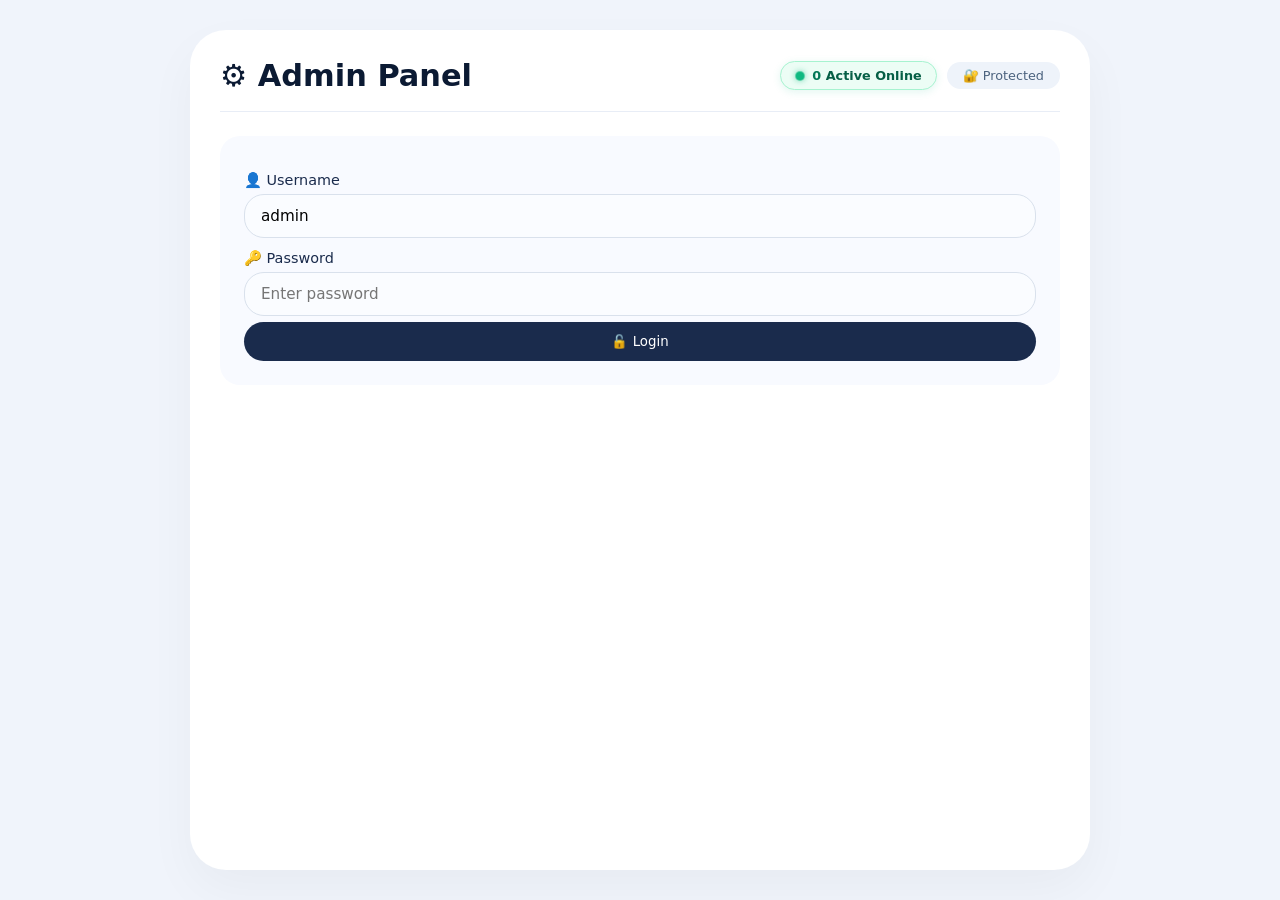
==== commit 734b8a33: "Update admin.html" ====
--- a/admin.html
+++ b/admin.html
@@ -1,691 +1,1104 @@
 <!DOCTYPE html>
 <html lang="en">
+
 <head>
-  <meta charset="UTF-8">
-  <meta name="viewport" content="width=device-width, initial-scale=1.0, maximum-scale=1.0, user-scalable=no">
-  <title>Admin Panel</title>
-  <style>
-    * { margin: 0; padding: 0; box-sizing: border-box; font-family: system-ui, -apple-system, sans-serif; }
-    body { background: #f0f4fb; min-height: 100vh; display: flex; justify-content: center; padding: 30px 16px; }
-    .app { max-width: 900px; width: 100%; background: white; border-radius: 36px; box-shadow: 0 20px 50px rgba(0,0,0,0.04); padding: 28px 30px; }
-    
-    @media (max-width: 768px) {
-      .app { padding: 16px; border-radius: 20px; }
-      .header h1 { font-size: 1.3rem; }
-      .flex-row { flex-direction: column; }
-      .flex-row > * { min-width: auto; width: 100%; }
-      .btn { min-width: auto; padding: 10px 20px; }
-      .tab-btn { padding: 8px 16px; font-size: 0.85rem; }
-      .entry-item { flex-wrap: wrap; gap: 8px; }
-      .key-display { flex-direction: column; align-items: stretch; }
-    }
-
-    @media (max-width: 480px) {
-      .app { padding: 12px; border-radius: 16px; }
-      .header h1 { font-size: 1.1rem; }
-      .tab-buttons { gap: 8px; }
-      .tab-btn { padding: 6px 12px; font-size: 0.75rem; }
-      .section-title { font-size: 0.95rem; }
-    }
-
-    .header { display: flex; justify-content: space-between; align-items: center; border-bottom: 1px solid #e8edf6; padding-bottom: 18px; margin-bottom: 24px; flex-wrap: wrap; gap: 12px; }
-    .header h1 { font-weight: 600; font-size: 1.9rem; color: #0b1a33; }
-    .badge { background: #eef3fa; padding: 6px 16px; border-radius: 40px; font-size: 0.8rem; color: #4c637f; }
-    
-    .section-title { font-weight: 600; color: #0b1a33; margin-top: 24px; margin-bottom: 8px; font-size: 1.1rem; border-bottom: 2px solid #e8edf6; padding-bottom: 8px; }
-    .flex-row { display: flex; gap: 12px; align-items: center; flex-wrap: wrap; }
-    .flex-row > * { flex: 1; min-width: 150px; }
-    
-    input, select { width: 100%; padding: 12px 16px; border: 1px solid #d9e1ec; border-radius: 20px; font-size: 0.95rem; background: #fafcff; }
-    input:focus, select:focus { border-color: #1a2b4c; outline: none; background: white; }
-    
-    .btn { padding: 12px 28px; border: none; border-radius: 60px; font-weight: 500; cursor: pointer; transition: 0.15s; flex:1; min-width:120px; }
-    .btn-primary { background: #1a2b4c; color: white; }
-    .btn-primary:hover { background: #2f4370; }
-    .btn-success { background: #1a7a3a; color: white; }
-    .btn-success:hover { background: #1f944a; }
-    .btn-danger { background: #b33a3a; color: white; }
-    .btn-danger:hover { background: #992e2e; }
-    .btn-outline { background: transparent; color: #1a2b4c; border: 1px solid #d0dae8; }
-    .btn-outline:hover { background: #f0f4fe; }
-    .btn-sm { padding: 8px 18px; font-size: 0.85rem; flex: 0; }
-    .btn-copy { background: #2d7a9b; color: white; padding: 6px 16px; border: none; border-radius: 40px; cursor: pointer; font-size: 0.8rem; }
-    .btn-copy:hover { background: #1f5f7a; }
-    .btn-highlight { padding: 4px 14px; border: none; border-radius: 40px; cursor: pointer; font-size: 0.75rem; transition: 0.15s; }
-    .btn-highlight.active { background: #1a7a3a; color: white; }
-    .btn-highlight.active:hover { background: #0f5c28; }
-    .btn-highlight.inactive { background: #6a7c94; color: white; }
-    .btn-highlight.inactive:hover { background: #5a6a80; }
-    
-    .entry-list { background: #f5f8fe; border-radius: 20px; padding: 6px 0; margin: 12px 0 6px; max-height: 350px; overflow-y: auto; }
-    .entry-item { display: flex; justify-content: space-between; align-items: center; padding: 10px 16px; border-bottom: 1px solid #e6edf6; }
-    .entry-item:last-child { border-bottom: none; }
-    .entry-item .info { display: flex; flex-direction: column; gap: 2px; flex: 1; }
-    .entry-item .name { font-weight: 600; color: #0b1a33; }
-    .entry-item .sub { color: #4c637f; font-size: 0.8rem; word-break: break-all; }
-    .entry-item .del-btn { background: none; border: none; color: #b33a3a; font-size: 1.2rem; cursor: pointer; padding: 4px 10px; border-radius: 40px; }
-    .entry-item .del-btn:hover { background: #ffe6e6; }
-    .entry-item .key-btn { background: none; border: 1px solid #d0dae8; border-radius: 40px; padding: 4px 12px; cursor: pointer; font-size: 0.8rem; }
-    .entry-item .key-btn:hover { background: #e6edf6; }
-    .entry-item .reset-btn { background: #fff3cd; border: 1px solid #856404; border-radius: 40px; padding: 4px 12px; cursor: pointer; font-size: 0.8rem; }
-    .entry-item .reset-btn:hover { background: #ffe6b3; }
-    
-    .empty-state { color: #6a7c94; padding: 20px 0; text-align: center; font-style: italic; }
-    .toast-msg { font-size: 0.9rem; margin-top: 12px; padding: 8px 16px; border-radius: 60px; display: inline-block; }
-    .toast-error { background: #fee; color: #b33a3a; }
-    .toast-success { background: #e6f5e6; color: #1a5d3c; }
-    .toast-info { background: #e6f0fa; color: #1a3f5c; }
-    
-    .password-gate { background: #f8faff; border-radius: 20px; padding: 24px; margin-top: 10px; }
-    .password-gate label { font-weight: 500; color: #1a2b4c; display: block; margin-top: 12px; margin-bottom: 5px; font-size: 0.9rem; }
-    .password-gate .pwd-error { color: #b33a3a; font-size: 0.9rem; margin-top: 6px; }
-    .api-status { font-size: 0.8rem; color: #4c637f; padding: 6px 14px; background: #eef3fa; border-radius: 40px; display: inline-block; }
-    .status-connected { background: #e6f5e6; color: #1a5d3c; }
-    .status-error { background: #fee; color: #b33a3a; }
-    
-    .playlist-header { background: #eef3fa; padding: 10px 16px; font-weight: 700; border-radius: 12px; margin: 8px 0 4px; display: flex; justify-content: space-between; align-items: center; }
-    .tab-buttons { display: flex; gap: 12px; margin-bottom: 16px; flex-wrap: wrap; }
-    .tab-btn { padding: 10px 24px; border: 2px solid #d9e1ec; border-radius: 40px; background: white; cursor: pointer; font-weight: 500; }
-    .tab-btn.active { border-color: #1a2b4c; background: #1a2b4c; color: white; }
-    .tab-content { display: none; }
-    .tab-content.active { display: block; }
-    
-    .key-display { background: #f0f4fb; padding: 12px 16px; border-radius: 12px; font-family: monospace; word-break: break-all; margin: 8px 0; display: flex; justify-content: space-between; align-items: center; flex-wrap: wrap; gap: 8px; }
-    .key-display .key-text { font-size: 1.1rem; color: #0b1a33; }
-    
-    .important-item { background: #fef9e7; border-left: 4px solid #f7971e; }
-    .important-item.hidden { opacity: 0.6; border-left-color: #6a7c94; }
-    
-    .visibility-badge { font-size: 0.7rem; padding: 2px 12px; border-radius: 40px; font-weight: 600; }
-    .visibility-badge.visible { background: #e6f5e6; color: #1a5d3c; }
-    .visibility-badge.hidden { background: #fee; color: #b33a3a; }
-
-    /* ===== REAL-TIME ACTIVE USERS BADGE (GREEN DOT) ===== */
-    .live-users-pill {
-      display: inline-flex;
-      align-items: center;
-      gap: 7px;
-      padding: 6px 14px;
-      border-radius: 40px;
-      background: #ecfdf5;
-      border: 1px solid #a7f3d0;
-      color: #065f46;
-      font-size: 0.8rem;
-      font-weight: 600;
-      box-shadow: 0 2px 8px rgba(16, 185, 129, 0.12);
-      transition: all 0.3s ease;
-      user-select: none;
-    }
-    .pulsing-green-dot-wrap {
-      position: relative;
-      display: inline-flex;
-      align-items: center;
-      justify-content: center;
-      width: 10px;
-      height: 10px;
-    }
-    .pulsing-green-dot {
-      width: 8px;
-      height: 8px;
-      background-color: #10b981;
-      border-radius: 50%;
-      box-shadow: 0 0 6px rgba(16, 185, 129, 0.8);
-      z-index: 2;
-    }
-    .pulsing-green-ring {
-      position: absolute;
-      width: 100%;
-      height: 100%;
-      border-radius: 50%;
-      background-color: rgba(16, 185, 129, 0.55);
-      animation: live-ring-pulse 1.8s cubic-bezier(0.24, 0, 0.38, 1) infinite;
-      z-index: 1;
-    }
-    @keyframes live-ring-pulse {
-      0% { transform: scale(0.8); opacity: 0.95; }
-      70% { transform: scale(2.3); opacity: 0; }
-      100% { transform: scale(2.5); opacity: 0; }
-    }
-    .live-users-text strong {
-      font-weight: 700;
-      color: #047857;
-      font-variant-numeric: tabular-nums;
-    }
-
-    /* ===== CHAT MONITOR STYLES ===== */
-    .chat-msg-row {
-      display: flex;
-      justify-content: space-between;
-      align-items: flex-start;
-      padding: 12px 16px;
-      border-bottom: 1px solid #e6edf6;
-      gap: 12px;
-      transition: background 0.2s;
-    }
-    .chat-msg-row:hover { background: #eef4fc; }
-    .chat-msg-row:last-child { border-bottom: none; }
-    .chat-msg-main {
-      flex: 1;
-      display: flex;
-      flex-direction: column;
-      gap: 4px;
-    }
-    .chat-msg-header {
-      display: flex;
-      align-items: center;
-      gap: 8px;
-      flex-wrap: wrap;
-    }
-    .chat-sender-badge {
-      font-weight: 700;
-      color: #1a2b4c;
-      font-size: 0.88rem;
-    }
-    .chat-time-badge {
-      font-size: 0.72rem;
-      color: #6a7c94;
-    }
-    .chat-msg-body {
-      font-size: 0.92rem;
-      color: #0b1a33;
-      line-height: 1.4;
-      word-break: break-word;
-      background: #ffffff;
-      border: 1px solid #e2e8f0;
-      padding: 8px 12px;
-      border-radius: 12px;
-      margin-top: 4px;
-    }
-    .chat-delete-btn {
-      background: #fee2e2;
-      color: #b91c1c;
-      border: 1px solid #fca5a5;
-      border-radius: 40px;
-      padding: 6px 14px;
-      font-size: 0.75rem;
-      font-weight: 600;
-      cursor: pointer;
-      display: inline-flex;
-      align-items: center;
-      gap: 4px;
-      white-space: nowrap;
-      transition: all 0.15s;
-    }
-    .chat-delete-btn:hover {
-      background: #b91c1c;
-      color: white;
-      border-color: #b91c1c;
-    }
-    .admin-online-badge {
-      display: inline-flex;
-      align-items: center;
-      gap: 6px;
-      padding: 5px 12px;
-      background: white;
-      border: 1px solid #cbd5e1;
-      border-radius: 30px;
-      font-size: 0.8rem;
-      color: #1e293b;
-      margin: 4px;
-      font-weight: 500;
-    }
-  </style>
+    <meta charset="UTF-8">
+    <meta name="viewport" content="width=device-width, initial-scale=1.0, maximum-scale=1.0, user-scalable=no">
+    <title>Admin Panel</title>
+    <style>
+        * {
+            margin: 0;
+            padding: 0;
+            box-sizing: border-box;
+            font-family: system-ui, -apple-system, sans-serif;
+        }
+
+        body {
+            background: #f0f4fb;
+            min-height: 100vh;
+            display: flex;
+            justify-content: center;
+            padding: 30px 16px;
+        }
+
+        .app {
+            max-width: 900px;
+            width: 100%;
+            background: white;
+            border-radius: 36px;
+            box-shadow: 0 20px 50px rgba(0, 0, 0, 0.04);
+            padding: 28px 30px;
+        }
+
+        @media (max-width: 768px) {
+            .app {
+                padding: 16px;
+                border-radius: 20px;
+            }
+
+            .header h1 {
+                font-size: 1.3rem;
+            }
+
+            .flex-row {
+                flex-direction: column;
+            }
+
+            .flex-row>* {
+                min-width: auto;
+                width: 100%;
+            }
+
+            .btn {
+                min-width: auto;
+                padding: 10px 20px;
+            }
+
+            .tab-btn {
+                padding: 8px 16px;
+                font-size: 0.85rem;
+            }
+
+            .entry-item {
+                flex-wrap: wrap;
+                gap: 8px;
+            }
+
+            .key-display {
+                flex-direction: column;
+                align-items: stretch;
+            }
+        }
+
+        @media (max-width: 480px) {
+            .app {
+                padding: 12px;
+                border-radius: 16px;
+            }
+
+            .header h1 {
+                font-size: 1.1rem;
+            }
+
+            .tab-buttons {
+                gap: 8px;
+            }
+
+            .tab-btn {
+                padding: 6px 12px;
+                font-size: 0.75rem;
+            }
+
+            .section-title {
+                font-size: 0.95rem;
+            }
+        }
+
+        .header {
+            display: flex;
+            justify-content: space-between;
+            align-items: center;
+            border-bottom: 1px solid #e8edf6;
+            padding-bottom: 18px;
+            margin-bottom: 24px;
+            flex-wrap: wrap;
+            gap: 12px;
+        }
+
+        .header h1 {
+            font-weight: 600;
+            font-size: 1.9rem;
+            color: #0b1a33;
+        }
+
+        .badge {
+            background: #eef3fa;
+            padding: 6px 16px;
+            border-radius: 40px;
+            font-size: 0.8rem;
+            color: #4c637f;
+        }
+
+        .section-title {
+            font-weight: 600;
+            color: #0b1a33;
+            margin-top: 24px;
+            margin-bottom: 8px;
+            font-size: 1.1rem;
+            border-bottom: 2px solid #e8edf6;
+            padding-bottom: 8px;
+        }
+
+        .flex-row {
+            display: flex;
+            gap: 12px;
+            align-items: center;
+            flex-wrap: wrap;
+        }
+
+        .flex-row>* {
+            flex: 1;
+            min-width: 150px;
+        }
+
+        input,
+        select {
+            width: 100%;
+            padding: 12px 16px;
+            border: 1px solid #d9e1ec;
+            border-radius: 20px;
+            font-size: 0.95rem;
+            background: #fafcff;
+        }
+
+        input:focus,
+        select:focus {
+            border-color: #1a2b4c;
+            outline: none;
+            background: white;
+        }
+
+        .btn {
+            padding: 12px 28px;
+            border: none;
+            border-radius: 60px;
+            font-weight: 500;
+            cursor: pointer;
+            transition: 0.15s;
+            flex: 1;
+            min-width: 120px;
+        }
+
+        .btn-primary {
+            background: #1a2b4c;
+            color: white;
+        }
+
+        .btn-primary:hover {
+            background: #2f4370;
+        }
+
+        .btn-success {
+            background: #1a7a3a;
+            color: white;
+        }
+
+        .btn-success:hover {
+            background: #1f944a;
+        }
+
+        .btn-danger {
+            background: #b33a3a;
+            color: white;
+        }
+
+        .btn-danger:hover {
+            background: #992e2e;
+        }
+
+        .btn-outline {
+            background: transparent;
+            color: #1a2b4c;
+            border: 1px solid #d0dae8;
+        }
+
+        .btn-outline:hover {
+            background: #f0f4fe;
+        }
+
+        .btn-sm {
+            padding: 8px 18px;
+            font-size: 0.85rem;
+            flex: 0;
+        }
+
+        .btn-copy {
+            background: #2d7a9b;
+            color: white;
+            padding: 6px 16px;
+            border: none;
+            border-radius: 40px;
+            cursor: pointer;
+            font-size: 0.8rem;
+        }
+
+        .btn-copy:hover {
+            background: #1f5f7a;
+        }
+
+        .btn-highlight {
+            padding: 4px 14px;
+            border: none;
+            border-radius: 40px;
+            cursor: pointer;
+            font-size: 0.75rem;
+            transition: 0.15s;
+        }
+
+        .btn-highlight.active {
+            background: #1a7a3a;
+            color: white;
+        }
+
+        .btn-highlight.active:hover {
+            background: #0f5c28;
+        }
+
+        .btn-highlight.inactive {
+            background: #6a7c94;
+            color: white;
+        }
+
+        .btn-highlight.inactive:hover {
+            background: #5a6a80;
+        }
+
+        .entry-list {
+            background: #f5f8fe;
+            border-radius: 20px;
+            padding: 6px 0;
+            margin: 12px 0 6px;
+            max-height: 350px;
+            overflow-y: auto;
+        }
+
+        .entry-item {
+            display: flex;
+            justify-content: space-between;
+            align-items: center;
+            padding: 10px 16px;
+            border-bottom: 1px solid #e6edf6;
+        }
+
+        .entry-item:last-child {
+            border-bottom: none;
+        }
+
+        .entry-item .info {
+            display: flex;
+            flex-direction: column;
+            gap: 2px;
+            flex: 1;
+        }
+
+        .entry-item .name {
+            font-weight: 600;
+            color: #0b1a33;
+        }
+
+        .entry-item .sub {
+            color: #4c637f;
+            font-size: 0.8rem;
+            word-break: break-all;
+        }
+
+        .entry-item .del-btn {
+            background: none;
+            border: none;
+            color: #b33a3a;
+            font-size: 1.2rem;
+            cursor: pointer;
+            padding: 4px 10px;
+            border-radius: 40px;
+        }
+
+        .entry-item .del-btn:hover {
+            background: #ffe6e6;
+        }
+
+        .entry-item .key-btn {
+            background: none;
+            border: 1px solid #d0dae8;
+            border-radius: 40px;
+            padding: 4px 12px;
+            cursor: pointer;
+            font-size: 0.8rem;
+        }
+
+        .entry-item .key-btn:hover {
+            background: #e6edf6;
+        }
+
+        .entry-item .reset-btn {
+            background: #fff3cd;
+            border: 1px solid #856404;
+            border-radius: 40px;
+            padding: 4px 12px;
+            cursor: pointer;
+            font-size: 0.8rem;
+        }
+
+        .entry-item .reset-btn:hover {
+            background: #ffe6b3;
+        }
+
+        .empty-state {
+            color: #6a7c94;
+            padding: 20px 0;
+            text-align: center;
+            font-style: italic;
+        }
+
+        .toast-msg {
+            font-size: 0.9rem;
+            margin-top: 12px;
+            padding: 8px 16px;
+            border-radius: 60px;
+            display: inline-block;
+        }
+
+        .toast-error {
+            background: #fee;
+            color: #b33a3a;
+        }
+
+        .toast-success {
+            background: #e6f5e6;
+            color: #1a5d3c;
+        }
+
+        .toast-info {
+            background: #e6f0fa;
+            color: #1a3f5c;
+        }
+
+        .password-gate {
+            background: #f8faff;
+            border-radius: 20px;
+            padding: 24px;
+            margin-top: 10px;
+        }
+
+        .password-gate label {
+            font-weight: 500;
+            color: #1a2b4c;
+            display: block;
+            margin-top: 12px;
+            margin-bottom: 5px;
+            font-size: 0.9rem;
+        }
+
+        .password-gate .pwd-error {
+            color: #b33a3a;
+            font-size: 0.9rem;
+            margin-top: 6px;
+        }
+
+        .api-status {
+            font-size: 0.8rem;
+            color: #4c637f;
+            padding: 6px 14px;
+            background: #eef3fa;
+            border-radius: 40px;
+            display: inline-block;
+        }
+
+        .status-connected {
+            background: #e6f5e6;
+            color: #1a5d3c;
+        }
+
+        .status-error {
+            background: #fee;
+            color: #b33a3a;
+        }
+
+        .playlist-header {
+            background: #eef3fa;
+            padding: 10px 16px;
+            font-weight: 700;
+            border-radius: 12px;
+            margin: 8px 0 4px;
+            display: flex;
+            justify-content: space-between;
+            align-items: center;
+        }
+
+        .tab-buttons {
+            display: flex;
+            gap: 12px;
+            margin-bottom: 16px;
+            flex-wrap: wrap;
+        }
+
+        .tab-btn {
+            padding: 10px 24px;
+            border: 2px solid #d9e1ec;
+            border-radius: 40px;
+            background: white;
+            cursor: pointer;
+            font-weight: 500;
+        }
+
+        .tab-btn.active {
+            border-color: #1a2b4c;
+            background: #1a2b4c;
+            color: white;
+        }
+
+        .tab-content {
+            display: none;
+        }
+
+        .tab-content.active {
+            display: block;
+        }
+
+        .key-display {
+            background: #f0f4fb;
+            padding: 12px 16px;
+            border-radius: 12px;
+            font-family: monospace;
+            word-break: break-all;
+            margin: 8px 0;
+            display: flex;
+            justify-content: space-between;
+            align-items: center;
+            flex-wrap: wrap;
+            gap: 8px;
+        }
+
+        .key-display .key-text {
+            font-size: 1.1rem;
+            color: #0b1a33;
+        }
+
+        .important-item {
+            background: #fef9e7;
+            border-left: 4px solid #f7971e;
+        }
+
+        .important-item.hidden {
+            opacity: 0.6;
+            border-left-color: #6a7c94;
+        }
+
+        .visibility-badge {
+            font-size: 0.7rem;
+            padding: 2px 12px;
+            border-radius: 40px;
+            font-weight: 600;
+        }
+
+        .visibility-badge.visible {
+            background: #e6f5e6;
+            color: #1a5d3c;
+        }
+
+        .visibility-badge.hidden {
+            background: #fee;
+            color: #b33a3a;
+        }
+
+        /* ===== REAL-TIME ACTIVE USERS BADGE (GREEN DOT) ===== */
+        .live-users-pill {
+            display: inline-flex;
+            align-items: center;
+            gap: 7px;
+            padding: 6px 14px;
+            border-radius: 40px;
+            background: #ecfdf5;
+            border: 1px solid #a7f3d0;
+            color: #065f46;
+            font-size: 0.8rem;
+            font-weight: 600;
+            box-shadow: 0 2px 8px rgba(16, 185, 129, 0.12);
+            transition: all 0.3s ease;
+            user-select: none;
+        }
+
+        .pulsing-green-dot-wrap {
+            position: relative;
+            display: inline-flex;
+            align-items: center;
+            justify-content: center;
+            width: 10px;
+            height: 10px;
+        }
+
+        .pulsing-green-dot {
+            width: 8px;
+            height: 8px;
+            background-color: #10b981;
+            border-radius: 50%;
+            box-shadow: 0 0 6px rgba(16, 185, 129, 0.8);
+            z-index: 2;
+        }
+
+        .pulsing-green-ring {
+            position: absolute;
+            width: 100%;
+            height: 100%;
+            border-radius: 50%;
+            background-color: rgba(16, 185, 129, 0.55);
+            animation: live-ring-pulse 1.8s cubic-bezier(0.24, 0, 0.38, 1) infinite;
+            z-index: 1;
+        }
+
+        @keyframes live-ring-pulse {
+            0% {
+                transform: scale(0.8);
+                opacity: 0.95;
+            }
+
+            70% {
+                transform: scale(2.3);
+                opacity: 0;
+            }
+
+            100% {
+                transform: scale(2.5);
+                opacity: 0;
+            }
+        }
+
+        .live-users-text strong {
+            font-weight: 700;
+            color: #047857;
+            font-variant-numeric: tabular-nums;
+        }
+
+        /* ===== CHAT MONITOR STYLES ===== */
+        .chat-msg-row {
+            display: flex;
+            justify-content: space-between;
+            align-items: flex-start;
+            padding: 12px 16px;
+            border-bottom: 1px solid #e6edf6;
+            gap: 12px;
+            transition: background 0.2s;
+        }
+
+        .chat-msg-row:hover {
+            background: #eef4fc;
+        }
+
+        .chat-msg-row:last-child {
+            border-bottom: none;
+        }
+
+        .chat-msg-main {
+            flex: 1;
+            display: flex;
+            flex-direction: column;
+            gap: 4px;
+        }
+
+        .chat-msg-header {
+            display: flex;
+            align-items: center;
+            gap: 8px;
+            flex-wrap: wrap;
+        }
+
+        .chat-sender-badge {
+            font-weight: 700;
+            color: #1a2b4c;
+            font-size: 0.88rem;
+        }
+
+        .chat-time-badge {
+            font-size: 0.72rem;
+            color: #6a7c94;
+        }
+
+        .chat-msg-body {
+            font-size: 0.92rem;
+            color: #0b1a33;
+            line-height: 1.4;
+            word-break: break-word;
+            background: #ffffff;
+            border: 1px solid #e2e8f0;
+            padding: 8px 12px;
+            border-radius: 12px;
+            margin-top: 4px;
+        }
+
+        .chat-delete-btn {
+            background: #fee2e2;
+            color: #b91c1c;
+            border: 1px solid #fca5a5;
+            border-radius: 40px;
+            padding: 6px 14px;
+            font-size: 0.75rem;
+            font-weight: 600;
+            cursor: pointer;
+            display: inline-flex;
+            align-items: center;
+            gap: 4px;
+            white-space: nowrap;
+            transition: all 0.15s;
+        }
+
+        .chat-delete-btn:hover {
+            background: #b91c1c;
+            color: white;
+            border-color: #b91c1c;
+        }
+
+        .admin-online-badge {
+            display: inline-flex;
+            align-items: center;
+            gap: 6px;
+            padding: 5px 12px;
+            background: white;
+            border: 1px solid #cbd5e1;
+            border-radius: 30px;
+            font-size: 0.8rem;
+            color: #1e293b;
+            margin: 4px;
+            font-weight: 500;
+        }
+
+        .chat-type-pill {
+            display: inline-flex;
+            align-items: center;
+            gap: 4px;
+            padding: 3px 8px;
+            border-radius: 20px;
+            font-size: 0.72rem;
+            font-weight: 700;
+            letter-spacing: 0.3px;
+        }
+
+        .chat-type-pill.group {
+            background: #ecfdf5;
+            color: #065f46;
+            border: 1px solid #a7f3d0;
+        }
+
+        .chat-type-pill.direct {
+            background: #f5f3ff;
+            color: #6d28d9;
+            border: 1px solid #ddd6fe;
+        }
+    </style>
 </head>
+
 <body>
-<div class="app">
-  <div class="header">
-    <h1>⚙️ Admin Panel</h1>
-    <div style="display:flex; align-items:center; gap:10px; flex-wrap:wrap;">
-      <div class="live-users-pill" id="adminLiveUsersBadge" title="Real-time Active Students Online">
-        <span class="pulsing-green-dot-wrap">
-          <span class="pulsing-green-ring"></span>
-          <span class="pulsing-green-dot"></span>
-        </span>
-        <span class="live-users-text"><strong id="adminActiveUsersCount">0</strong> Active Online</span>
-      </div>
-      <span class="badge">🔐 Protected</span>
+    <div class="app">
+        <div class="header">
+            <h1>⚙️ Admin Panel</h1>
+            <div style="display:flex; align-items:center; gap:10px; flex-wrap:wrap;">
+                <div class="live-users-pill" id="adminLiveUsersBadge" title="Real-time Active Students Online">
+                    <span class="pulsing-green-dot-wrap">
+                        <span class="pulsing-green-ring"></span>
+                        <span class="pulsing-green-dot"></span>
+                    </span>
+                    <span class="live-users-text"><strong id="adminActiveUsersCount">0</strong> Active Online</span>
+                </div>
+                <span class="badge">🔐 Protected</span>
+            </div>
+        </div>
+
+        <!-- Password Gate -->
+        <div id="passwordGate" class="password-gate">
+            <label for="adminUsername">👤 Username</label>
+            <input type="text" id="adminUsername" placeholder="Enter username" value="admin" />
+
+            <label for="adminPwdInput">🔑 Password</label>
+            <input type="password" id="adminPwdInput" placeholder="Enter password" />
+
+            <div id="pwdError" class="pwd-error"></div>
+            <div class="flex-row">
+                <button class="btn btn-primary" id="unlockBtn">🔓 Login</button>
+            </div>
+        </div>
+
+        <!-- Admin Content -->
+        <div id="adminContent" style="display: none;">
+            <div class="flex-row" style="margin-bottom:16px;">
+                <span class="api-status" id="apiStatus">🗄️ D1 Database</span>
+                <button class="btn btn-outline btn-sm" id="refreshBtn">📥 Refresh</button>
+            </div>
+
+            <!-- Tabs -->
+            <div class="tab-buttons">
+                <button class="tab-btn active" data-tab="playlists">📁 Recorded Classes</button>
+                <button class="tab-btn" data-tab="important">⭐ Live</button>
+                <button class="tab-btn" data-tab="users">👥 Users</button>
+                <button class="tab-btn" data-tab="allowed-emails">📧 Allowed Emails</button>
+                <button class="tab-btn" data-tab="chat" id="adminChatTabBtn">💬 Chat Monitor</button>
+            </div>
+
+            <!-- Playlists Tab -->
+            <div id="tab-playlists" class="tab-content active">
+                <div class="section-title">📁 Add New Playlist</div>
+                <p style="color:#6a7c94;font-size:0.85rem;margin-bottom:8px;">
+                    Pehle Section select karo (Recorded / Reasoning / Quant / Computer / English), fir playlist name
+                    daal ke Add karo.
+                </p>
+                <div class="flex-row">
+                    <select id="newPlaylistSection" style="flex:1; min-width:150px;">
+                        <option value="recorded">📐 Math</option>
+                        <option value="reasoning">🧠 Reasoning</option>
+                        <option value="quant">🔢 Quant</option>
+                        <option value="computer">💻 Computer</option>
+                        <option value="english">📖 English</option>
+                    </select>
+                    <input type="text" id="newPlaylistName" placeholder="Playlist name" style="flex:2;" />
+                    <button class="btn btn-success" id="addPlaylistBtn">➕ Add</button>
+                </div>
+                <div id="playlistFeedback" class="toast-msg"></div>
+
+                <div class="section-title">📝 Add Chapter</div>
+                <p style="color:#6a7c94;font-size:0.85rem;margin-bottom:8px;">
+                    Pehle Section select karo, uske baad us section ki playlist chuno, fir chapter name aur video link
+                    daal ke save karo.
+                </p>
+                <div class="flex-row">
+                    <select id="chapterSectionFilter" style="flex:1; min-width:150px;">
+                        <option value="recorded">📐 Math</option>
+                        <option value="reasoning">🧠 Reasoning</option>
+                        <option value="quant">🔢 Quant</option>
+                        <option value="computer">💻 Computer</option>
+                        <option value="english">📖 English</option>
+                    </select>
+                    <select id="playlistSelect" style="flex:2;">
+                        <option value="">Select playlist</option>
+                    </select>
+                </div>
+                <div class="flex-row">
+                    <input type="text" id="chapterName" placeholder="Chapter name" />
+                    <input type="text" id="chapterLink" placeholder="Video URL (HLS / MP4)" />
+                </div>
+                <div class="flex-row">
+                    <button class="btn btn-primary" id="addChapterBtn">➕ Add Chapter</button>
+                </div>
+                <div id="chapterFeedback" class="toast-msg"></div>
+
+                <div class="section-title">📋 All Playlists & Chapters</div>
+                <div class="entry-list" id="adminList">
+                    <div class="empty-state">Loading...</div>
+                </div>
+            </div>
+
+            <!-- Important Tab -->
+            <div id="tab-important" class="tab-content">
+                <div class="section-title">⭐ Live Section</div>
+                <p style="color:#6a7c94;font-size:0.85rem;margin-bottom:12px;">
+                    Add important classes. Use Hide/Show to control visibility on user website.
+                </p>
+
+                <div class="flex-row">
+                    <input type="text" id="importantTitle" placeholder="Class Title" />
+                </div>
+                <div class="flex-row">
+                    <input type="text" id="importantLink" placeholder="Video URL (HLS / MP4)" />
+                </div>
+                <div class="flex-row">
+                    <button class="btn btn-success" id="saveImportantBtn">💾 Save Live Links</button>
+                </div>
+                <div id="importantFeedback" class="toast-msg"></div>
+
+                <div class="section-title" style="margin-top:16px;">📋 All Live Classes</div>
+                <div id="importantList" class="entry-list">
+                    <div class="empty-state">Loading...</div>
+                </div>
+            </div>
+
+            <!-- Users Tab -->
+            <div id="tab-users" class="tab-content">
+                <div class="section-title">👤 Add New User</div>
+                <div class="flex-row">
+                    <input type="email" id="newUserEmail" placeholder="User email" />
+                    <button class="btn btn-success" id="addUserBtn">➕ Add User</button>
+                </div>
+                <div id="userFeedback" class="toast-msg"></div>
+
+                <div class="section-title">🔑 Generate New Key</div>
+                <div class="flex-row">
+                    <select id="userSelect">
+                        <option value="">Select user</option>
+                    </select>
+                    <button class="btn btn-primary" id="generateKeyBtn">🔄 Generate Key</button>
+                </div>
+                <div id="keyDisplay" class="key-display" style="display:none;">
+                    <span class="key-text" id="keyText"></span>
+                    <button class="btn-copy" id="copyKeyBtn" onclick="copyKey()">📋 Copy</button>
+                </div>
+                <div id="keyFeedback" class="toast-msg"></div>
+
+                <div class="section-title">👥 All Users & Keys</div>
+                <div class="entry-list" id="userList">
+                    <div class="empty-state">Loading...</div>
+                </div>
+            </div>
+
+            <!-- Allowed Emails Tab (NEW) -->
+            <div id="tab-allowed-emails" class="tab-content">
+                <div class="section-title">📧 Allowed Emails (No Key Required)</div>
+                <p style="color:#6a7c94;font-size:0.85rem;margin-bottom:12px;">
+                    These users can login <strong>without</strong> access key. Just email is enough.
+                </p>
+
+                <div style="display:flex; gap:12px; margin-bottom:12px; flex-wrap:wrap;">
+                    <input type="email" id="allowedEmailInput" placeholder="Enter email" style="flex:2;" />
+                    <button class="btn btn-success" id="addAllowedEmailBtn" style="flex:1;">➕ Add</button>
+                </div>
+
+                <div id="allowedEmailsList" class="entry-list">
+                    <div class="empty-state">No allowed emails</div>
+                </div>
+                <div id="allowedEmailFeedback" class="toast-msg"></div>
+            </div>
+
+            <!-- Chat Monitor Tab (NEW) -->
+            <div id="tab-chat" class="tab-content">
+                <div class="section-title"
+                    style="display:flex; justify-content:space-between; align-items:center; flex-wrap:wrap; gap:10px;">
+                    <span>💬 Student Study & Doubts Chat Monitor</span>
+                    <div style="display:flex; gap:8px;">
+                        <button class="btn btn-primary btn-sm" id="refreshChatBtn">🔄 Refresh</button>
+                        <button class="btn btn-danger btn-sm" id="clearAllChatBtn">🧹 Clear All Chat</button>
+                    </div>
+                </div>
+                <p style="color:#6a7c94;font-size:0.85rem;margin-bottom:14px;">
+                    Aap yahan real-time dekh sakte hain ki students study se related discussions kar rahe hain ya kya
+                    baat ho rahi hai. Kisi bhi inappropriate message ko delete kar sakte hain.
+                </p>
+
+                <!-- Active Online Students Summary -->
+                <div
+                    style="background:#ecfdf5; border:1px solid #a7f3d0; border-radius:18px; padding:12px 18px; margin-bottom:16px; display:flex; justify-content:space-between; align-items:center; flex-wrap:wrap; gap:10px;">
+                    <div
+                        style="display:flex; align-items:center; gap:8px; color:#065f46; font-weight:600; font-size:0.9rem;">
+                        <span
+                            style="display:inline-block;width:9px;height:9px;border-radius:50%;background:#10b981;"></span>
+                        <span>Online Students Right Now: <strong id="adminOnlineUsersListCount">0</strong></span>
+                    </div>
+                    <button class="btn btn-outline btn-sm" id="toggleOnlineUsersBtn"
+                        style="padding:4px 14px; font-size:0.75rem;">👥 View Online Students</button>
+                </div>
+
+                <div id="adminOnlineUsersPanel"
+                    style="display:none; background:#f8faff; border:1px solid #e2e8f0; border-radius:16px; padding:14px; margin-bottom:16px; max-height:220px; overflow-y:auto;">
+                    <div id="adminOnlineUsersContent" style="color:#6a7c94; font-size:0.85rem;">Loading active
+                        students...</div>
+                </div>
+
+                <div id="adminChatFeedback" class="toast-msg"></div>
+
+                <div class="section-title"
+                    style="margin-top:16px; display:flex; justify-content:space-between; align-items:center; flex-wrap:wrap; gap:8px;">
+                    <span>📋 Messages Stream (<span id="adminChatMessageCount">0</span>)</span>
+                    <div style="display:flex; gap:6px;" id="adminChatFilterGroup">
+                        <button type="button" class="btn btn-sm btn-primary" data-chat-filter="all"
+                            id="filterChatAllBtn">🔘 All (<span id="filterCountAll">0</span>)</button>
+                        <button type="button" class="btn btn-sm btn-outline" data-chat-filter="group"
+                            id="filterChatGroupBtn">🌐 Group Only (<span id="filterCountGroup">0</span>)</button>
+                        <button type="button" class="btn btn-sm btn-outline" data-chat-filter="direct"
+                            id="filterChatDirectBtn">🔒 1-on-1 Only (<span id="filterCountDirect">0</span>)</button>
+                    </div>
+                </div>
+                <div class="entry-list" id="adminChatList" style="max-height: 480px;">
+                    <div class="empty-state">Loading chat messages...</div>
+                </div>
+            </div>
+
+            <div style="margin-top:20px; border-top:1px solid #e8edf6; padding-top:18px;">
+                <button class="btn btn-danger" id="logoutBtn" style="flex:0; padding:8px 24px;">🚪 Logout</button>
+            </div>
+        </div>
     </div>
-  </div>
-
-  <!-- Password Gate -->
-  <div id="passwordGate" class="password-gate">
-    <label for="adminUsername">👤 Username</label>
-    <input type="text" id="adminUsername" placeholder="Enter username" value="admin" />
-    
-    <label for="adminPwdInput">🔑 Password</label>
-    <input type="password" id="adminPwdInput" placeholder="Enter password" />
-    
-    <div id="pwdError" class="pwd-error"></div>
-    <div class="flex-row">
-      <button class="btn btn-primary" id="unlockBtn">🔓 Login</button>
-    </div>
-  </div>
-
-  <!-- Admin Content -->
-  <div id="adminContent" style="display: none;">
-    <div class="flex-row" style="margin-bottom:16px;">
-      <span class="api-status" id="apiStatus">🗄️ D1 Database</span>
-      <button class="btn btn-outline btn-sm" id="refreshBtn">📥 Refresh</button>
-    </div>
-
-    <!-- Tabs -->
-    <div class="tab-buttons">
-      <button class="tab-btn active" data-tab="playlists">📁 Recorded Classes</button>
-      <button class="tab-btn" data-tab="important">⭐ Live</button>
-      <button class="tab-btn" data-tab="users">👥 Users</button>
-      <button class="tab-btn" data-tab="allowed-emails">📧 Allowed Emails</button>
-      <button class="tab-btn" data-tab="chat" id="adminChatTabBtn">💬 Chat Monitor</button>
-    </div>
-
-    <!-- Playlists Tab -->
-    <div id="tab-playlists" class="tab-content active">
-      <div class="section-title">📁 Add New Playlist</div>
-      <p style="color:#6a7c94;font-size:0.85rem;margin-bottom:8px;">
-        Pehle Section select karo (Recorded / Reasoning / Quant / Computer / English), fir playlist name daal ke Add karo.
-      </p>
-      <div class="flex-row">
-        <select id="newPlaylistSection" style="flex:1; min-width:150px;">
-          <option value="recorded">📐 Math</option>
-          <option value="reasoning">🧠 Reasoning</option>
-          <option value="quant">🔢 Quant</option>
-          <option value="computer">💻 Computer</option>
-          <option value="english">📖 English</option>
-        </select>
-        <input type="text" id="newPlaylistName" placeholder="Playlist name" style="flex:2;" />
-        <button class="btn btn-success" id="addPlaylistBtn">➕ Add</button>
-      </div>
-      <div id="playlistFeedback" class="toast-msg"></div>
-
-      <div class="section-title">📝 Add Chapter</div>
-      <p style="color:#6a7c94;font-size:0.85rem;margin-bottom:8px;">
-        Pehle Section select karo, uske baad us section ki playlist chuno, fir chapter name aur video link daal ke save karo.
-      </p>
-      <div class="flex-row">
-        <select id="chapterSectionFilter" style="flex:1; min-width:150px;">
-          <option value="recorded">📐 Math</option>
-          <option value="reasoning">🧠 Reasoning</option>
-          <option value="quant">🔢 Quant</option>
-          <option value="computer">💻 Computer</option>
-          <option value="english">📖 English</option>
-        </select>
-        <select id="playlistSelect" style="flex:2;"><option value="">Select playlist</option></select>
-      </div>
-      <div class="flex-row">
-        <input type="text" id="chapterName" placeholder="Chapter name" />
-        <input type="text" id="chapterLink" placeholder="Video URL (HLS / MP4)" />
-      </div>
-      <div class="flex-row">
-        <button class="btn btn-primary" id="addChapterBtn">➕ Add Chapter</button>
-      </div>
-      <div id="chapterFeedback" class="toast-msg"></div>
-
-      <div class="section-title">📋 All Playlists & Chapters</div>
-      <div class="entry-list" id="adminList"><div class="empty-state">Loading...</div></div>
-    </div>
-
-    <!-- Important Tab -->
-    <div id="tab-important" class="tab-content">
-      <div class="section-title">⭐ Live Section</div>
-      <p style="color:#6a7c94;font-size:0.85rem;margin-bottom:12px;">
-        Add important classes. Use Hide/Show to control visibility on user website.
-      </p>
-      
-      <div class="flex-row">
-        <input type="text" id="importantTitle" placeholder="Class Title" />
-      </div>
-      <div class="flex-row">
-        <input type="text" id="importantLink" placeholder="Video URL (HLS / MP4)" />
-      </div>
-      <div class="flex-row">
-        <button class="btn btn-success" id="saveImportantBtn">💾 Save Live Links</button>
-      </div>
-      <div id="importantFeedback" class="toast-msg"></div>
-      
-      <div class="section-title" style="margin-top:16px;">📋 All Live Classes</div>
-      <div id="importantList" class="entry-list">
-        <div class="empty-state">Loading...</div>
-      </div>
-    </div>
-
-    <!-- Users Tab -->
-    <div id="tab-users" class="tab-content">
-      <div class="section-title">👤 Add New User</div>
-      <div class="flex-row">
-        <input type="email" id="newUserEmail" placeholder="User email" />
-        <button class="btn btn-success" id="addUserBtn">➕ Add User</button>
-      </div>
-      <div id="userFeedback" class="toast-msg"></div>
-
-      <div class="section-title">🔑 Generate New Key</div>
-      <div class="flex-row">
-        <select id="userSelect"><option value="">Select user</option></select>
-        <button class="btn btn-primary" id="generateKeyBtn">🔄 Generate Key</button>
-      </div>
-      <div id="keyDisplay" class="key-display" style="display:none;">
-        <span class="key-text" id="keyText"></span>
-        <button class="btn-copy" id="copyKeyBtn" onclick="copyKey()">📋 Copy</button>
-      </div>
-      <div id="keyFeedback" class="toast-msg"></div>
-
-      <div class="section-title">👥 All Users & Keys</div>
-      <div class="entry-list" id="userList"><div class="empty-state">Loading...</div></div>
-    </div>
-
-    <!-- Allowed Emails Tab (NEW) -->
-    <div id="tab-allowed-emails" class="tab-content">
-      <div class="section-title">📧 Allowed Emails (No Key Required)</div>
-      <p style="color:#6a7c94;font-size:0.85rem;margin-bottom:12px;">
-        These users can login <strong>without</strong> access key. Just email is enough.
-      </p>
-      
-      <div style="display:flex; gap:12px; margin-bottom:12px; flex-wrap:wrap;">
-        <input type="email" id="allowedEmailInput" placeholder="Enter email" style="flex:2;" />
-        <button class="btn btn-success" id="addAllowedEmailBtn" style="flex:1;">➕ Add</button>
-      </div>
-      
-      <div id="allowedEmailsList" class="entry-list">
-        <div class="empty-state">No allowed emails</div>
-      </div>
-      <div id="allowedEmailFeedback" class="toast-msg"></div>
-    </div>
-
-    <!-- Chat Monitor Tab (NEW) -->
-    <div id="tab-chat" class="tab-content">
-      <div class="section-title" style="display:flex; justify-content:space-between; align-items:center; flex-wrap:wrap; gap:10px;">
-        <span>💬 Student Study & Doubts Chat Monitor</span>
-        <div style="display:flex; gap:8px;">
-          <button class="btn btn-primary btn-sm" id="refreshChatBtn">🔄 Refresh</button>
-          <button class="btn btn-danger btn-sm" id="clearAllChatBtn">🧹 Clear All Chat</button>
-        </div>
-      </div>
-      <p style="color:#6a7c94;font-size:0.85rem;margin-bottom:14px;">
-        Aap yahan real-time dekh sakte hain ki students study se related discussions kar rahe hain ya kya baat ho rahi hai. Kisi bhi inappropriate message ko delete kar sakte hain.
-      </p>
-
-      <!-- Active Online Students Summary -->
-      <div style="background:#ecfdf5; border:1px solid #a7f3d0; border-radius:18px; padding:12px 18px; margin-bottom:16px; display:flex; justify-content:space-between; align-items:center; flex-wrap:wrap; gap:10px;">
-        <div style="display:flex; align-items:center; gap:8px; color:#065f46; font-weight:600; font-size:0.9rem;">
-          <span style="display:inline-block;width:9px;height:9px;border-radius:50%;background:#10b981;"></span>
-          <span>Online Students Right Now: <strong id="adminOnlineUsersListCount">0</strong></span>
-        </div>
-        <button class="btn btn-outline btn-sm" id="toggleOnlineUsersBtn" style="padding:4px 14px; font-size:0.75rem;">👥 View Online Students</button>
-      </div>
-
-      <div id="adminOnlineUsersPanel" style="display:none; background:#f8faff; border:1px solid #e2e8f0; border-radius:16px; padding:14px; margin-bottom:16px; max-height:220px; overflow-y:auto;">
-        <div id="adminOnlineUsersContent" style="color:#6a7c94; font-size:0.85rem;">Loading active students...</div>
-      </div>
-
-      <div id="adminChatFeedback" class="toast-msg"></div>
-
-      <div class="section-title" style="margin-top:16px;">
-        <span>📋 Messages Stream (<span id="adminChatMessageCount">0</span>)</span>
-      </div>
-      <div class="entry-list" id="adminChatList" style="max-height: 480px;">
-        <div class="empty-state">Loading chat messages...</div>
-      </div>
-    </div>
-    
-    <div style="margin-top:20px; border-top:1px solid #e8edf6; padding-top:18px;">
-      <button class="btn btn-danger" id="logoutBtn" style="flex:0; padding:8px 24px;">🚪 Logout</button>
-    </div>
-  </div>
-</div>
-
-<script>
-// ========================================================================
-//  ANTI-DEVELOPER TOOLS
-// ========================================================================
-(function antiDevTools() {
-    const isMobile = /Android|webOS|iPhone|iPad|iPod|BlackBerry|IEMobile|Opera Mini/i.test(navigator.userAgent) || window.innerWidth < 768;
-    
-    if (!isMobile) {
-        document.addEventListener('keydown', function(e) {
-            if (e.key === 'F12' || 
-                (e.ctrlKey && e.shiftKey && (e.key === 'I' || e.key === 'J')) ||
-                (e.ctrlKey && e.key === 'U')) {
-                e.preventDefault();
-                window.location.href = 'https://www.google.com';
-            }
-        });
-
-        let devToolsDetected = false;
-
-        function detectDevTools() {
-            const threshold = 160;
-            const widthThreshold = window.outerWidth - window.innerWidth > threshold;
-            const heightThreshold = window.outerHeight - window.innerHeight > threshold;
-            
-            if (widthThreshold || heightThreshold) {
-                if (!devToolsDetected) {
-                    devToolsDetected = true;
-                    console.clear();
-                    setTimeout(function() {
-                        window.location.href = 'https://www.google.com';
-                    }, 100);
-                }
-            } else {
-                devToolsDetected = false;
-            }
-        }
-
-        setInterval(detectDevTools, 100);
-        setInterval(function() { console.clear(); }, 100);
-
-        const noop = function() {};
-        console.log = noop;
-        console.warn = noop;
-        console.error = noop;
-        console.info = noop;
-        console.debug = noop;
-        console.table = noop;
-        console.trace = noop;
-        console.dir = noop;
-        console.dirxml = noop;
-        console.group = noop;
-        console.groupEnd = noop;
-        console.groupCollapsed = noop;
-        console.clear = noop;
-        console.count = noop;
-        console.countReset = noop;
-        console.assert = noop;
-        console.profile = noop;
-        console.profileEnd = noop;
-        console.time = noop;
-        console.timeEnd = noop;
-        console.timeLog = noop;
-
-        window.open = function() {
-            window.location.href = 'https://www.google.com';
-            return null;
-        };
-
-        window.eval = function() {
-            window.location.href = 'https://www.google.com';
-            return null;
-        };
-    }
-})();
-
-// ==================== MAIN ADMIN APP ====================
-(function() {
-    const API_BASE = 'https://video-play-api.newstreamcp.workers.dev/api';
-    let playlists = [];
-    let users = [];
-    let importantItems = [];
-    let allowedEmails = [];
-    let isAuthenticated = false;
-
-    // Sections (Recorded, Reasoning, Quant, Computer, English)
-    const SECTION_LABELS = {
-        recorded: '📐 Math',
-        reasoning: '🧠 Reasoning',
-        quant: '🔢 Quant',
-        computer: '💻 Computer',
-        english: '📖 English'
-    };
-    // FIX: was ['Math', ...] (capital, wrong key) — must match the actual
-    // section values used everywhere else ('recorded', not 'Math').
-    // This was the reason recorded-section playlists never showed up.
-    const SECTION_ORDER = ['recorded', 'reasoning', 'quant', 'computer', 'english'];
-    // Any playlist saved before the "section" column existed has NULL/empty
-    // section in the DB — treat that as the default "recorded" section too.
-    const DEFAULT_SECTION = 'recorded';
-
-    // ----- Tabs -----
-    let adminChatPollInterval = null;
-
-    function startAdminChatPolling() {
-        if (adminChatPollInterval) clearInterval(adminChatPollInterval);
-        adminChatPollInterval = setInterval(() => {
-            loadAdminChat(false);
-        }, 4000);
-    }
-
-    function stopAdminChatPolling() {
-        if (adminChatPollInterval) {
-            clearInterval(adminChatPollInterval);
-            adminChatPollInterval = null;
-        }
-    }
-
-    document.querySelectorAll('.tab-btn').forEach(btn => {
-        btn.addEventListener('click', function() {
-            document.querySelectorAll('.tab-btn').forEach(b => b.classList.remove('active'));
-            document.querySelectorAll('.tab-content').forEach(c => c.classList.remove('active'));
-            this.classList.add('active');
-            const tabId = this.dataset.tab;
-            document.getElementById('tab-' + tabId).classList.add('active');
-            if (tabId === 'users') { loadUsers(); stopAdminChatPolling(); }
-            else if (tabId === 'playlists') { loadPlaylists(); stopAdminChatPolling(); }
-            else if (tabId === 'important') { loadImportant(); stopAdminChatPolling(); }
-            else if (tabId === 'allowed-emails') { loadAllowedEmails(); stopAdminChatPolling(); }
-            else if (tabId === 'chat') {
-                loadAdminChat(true);
-                loadAdminOnlineUsers();
-                startAdminChatPolling();
-            }
-        });
-    });
-
-    // ----- API Call -----
-    async function apiCall(endpoint, options = {}) {
-        try {
-            const url = API_BASE + endpoint;
-            const response = await fetch(url, {
-                ...options,
-                headers: { 'Content-Type': 'application/json', ...(options.headers || {}) }
+
+    <script>
+        // ==================== MAIN ADMIN APP ====================
+        (function () {
+            const API_BASE = 'https://video-play-api.newstreamcp.workers.dev/api';
+            let playlists = [];
+            let users = [];
+            let importantItems = [];
+            let allowedEmails = [];
+            let adminOnlineUsersList = [];
+            let isAuthenticated = false;
+
+            // Sections (Recorded, Reasoning, Quant, Computer, English)
+            const SECTION_LABELS = {
+                recorded: '📐 Math',
+                reasoning: '🧠 Reasoning',
+                quant: '🔢 Quant',
+                computer: '💻 Computer',
+                english: '📖 English'
+            };
+            const SECTION_ORDER = ['recorded', 'reasoning', 'quant', 'computer', 'english'];
+            const DEFAULT_SECTION = 'recorded';
+
+            // ----- Tabs -----
+            let adminChatPollInterval = null;
+
+            function startAdminChatPolling() {
+                if (adminChatPollInterval) clearInterval(adminChatPollInterval);
+                adminChatPollInterval = setInterval(() => {
+                    loadAdminChat(false);
+                }, 4000);
+            }
+
+            function stopAdminChatPolling() {
+                if (adminChatPollInterval) {
+                    clearInterval(adminChatPollInterval);
+                    adminChatPollInterval = null;
+                }
+            }
+
+            document.querySelectorAll('.tab-btn').forEach(btn => {
+                btn.addEventListener('click', function () {
+                    document.querySelectorAll('.tab-btn').forEach(b => b.classList.remove('active'));
+                    document.querySelectorAll('.tab-content').forEach(c => c.classList.remove('active'));
+                    this.classList.add('active');
+                    const tabId = this.dataset.tab;
+                    document.getElementById('tab-' + tabId).classList.add('active');
+                    if (tabId === 'users') { loadUsers(); stopAdminChatPolling(); }
+                    else if (tabId === 'playlists') { loadPlaylists(); stopAdminChatPolling(); }
+                    else if (tabId === 'important') { loadImportant(); stopAdminChatPolling(); }
+                    else if (tabId === 'allowed-emails') { loadAllowedEmails(); stopAdminChatPolling(); }
+                    else if (tabId === 'chat') {
+                        loadAdminChat(true);
+                        loadAdminOnlineUsers();
+                        startAdminChatPolling();
+                    }
+                });
             });
-            if (!response.ok) throw new Error(`HTTP ${response.status}`);
-            return await response.json();
-        } catch (error) {
-            console.error('API Error:', error);
-            throw error;
-        }
-    }
-
-    // ==================== ADMIN LOGIN ====================
-    async function adminLogin() {
-        const username = document.getElementById('adminUsername').value.trim();
-        const password = document.getElementById('adminPwdInput').value.trim();
-        const errorEl = document.getElementById('pwdError');
-
-        if (!username || !password) {
-            errorEl.textContent = '❌ Please enter username and password';
-            return;
-        }
-
-        try {
-            const data = await apiCall('/admin/login', {
-                method: 'POST',
-                body: JSON.stringify({ username, password })
-            });
-
-            if (data.success) {
+
+            // ----- API Call (Robust JSON Error Handling) -----
+            async function apiCall(endpoint, options = {}) {
+                try {
+                    const url = API_BASE + endpoint;
+                    const response = await fetch(url, {
+                        ...options,
+                        headers: { 'Content-Type': 'application/json', ...(options.headers || {}) }
+                    });
+                    let data = null;
+                    try {
+                        data = await response.json();
+                    } catch (e) {
+                        data = null;
+                    }
+                    if (!response.ok) {
+                        const errMsg = (data && (data.error || data.message)) ? (data.error || data.message) : `HTTP ${response.status}`;
+                        throw new Error(errMsg);
+                    }
+                    return data;
+                } catch (error) {
+                    console.error('API Error (' + endpoint + '):', error);
+                    throw error;
+                }
+            }
+
+            // ==================== ADMIN AUTH ====================
+            function unlockAdminPanel(username) {
                 isAuthenticated = true;
                 document.getElementById('passwordGate').style.display = 'none';
                 document.getElementById('adminContent').style.display = 'block';
-                errorEl.textContent = '';
+                const errorEl = document.getElementById('pwdError');
+                if (errorEl) errorEl.textContent = '';
                 loadPlaylists();
                 loadUsers();
                 loadImportant();
                 loadAllowedEmails();
                 fetchAdminActiveUsers();
-                showFeedback('✅ Welcome ' + data.admin.username, 'success', 'playlistFeedback');
-            } else {
-                errorEl.textContent = '❌ ' + (data.error || 'Invalid credentials');
-                document.getElementById('adminPwdInput').value = '';
-                document.getElementById('adminUsername').value = '';
-                document.getElementById('adminUsername').focus();
-            }
-        } catch (error) {
-            errorEl.textContent = '❌ Connection error: ' + error.message;
-        }
-    }
-
-    // ==================== ALLOWED EMAILS MANAGEMENT (NEW) ====================
-    async function loadAllowedEmails() {
-        try {
-            const data = await apiCall('/allowed-emails');
-            if (data.success) {
-                allowedEmails = data.emails || [];
-                renderAllowedEmailsList();
-                showFeedback('✅ Allowed emails loaded', 'success', 'allowedEmailFeedback');
-            }
-        } catch (error) {
-            showFeedback('❌ Failed to load: ' + error.message, 'error', 'allowedEmailFeedback');
-        }
-    }
-
-    async function addAllowedEmail() {
-        const email = document.getElementById('allowedEmailInput').value.trim();
-        if (!email) {
-            showFeedback('⚠️ Enter email', 'error', 'allowedEmailFeedback');
-            return;
-        }
-        try {
-            const data = await apiCall('/allowed-emails', {
-                method: 'POST',
-                body: JSON.stringify({ email })
-            });
-            if (data.success) {
-                document.getElementById('allowedEmailInput').value = '';
-                loadAllowedEmails();
-                showFeedback('✅ Email added: ' + email, 'success', 'allowedEmailFeedback');
-            } else {
-                showFeedback('❌ ' + data.error, 'error', 'allowedEmailFeedback');
-            }
-        } catch (error) {
-            showFeedback('❌ Failed: ' + error.message, 'error', 'allowedEmailFeedback');
-        }
-    }
-
-    async function deleteAllowedEmail(email) {
-        if (!confirm(`Remove ${email}?`)) return;
-        try {
-            const data = await apiCall('/allowed-emails', {
-                method: 'DELETE',
-                body: JSON.stringify({ email })
-            });
-            if (data.success) {
-                loadAllowedEmails();
-                showFeedback('✅ Removed: ' + email, 'success', 'allowedEmailFeedback');
-            } else {
-                showFeedback('❌ Failed to remove', 'error', 'allowedEmailFeedback');
-            }
-        } catch (error) {
-            showFeedback('❌ Error: ' + error.message, 'error', 'allowedEmailFeedback');
-        }
-    }
-
-    function renderAllowedEmailsList() {
-        const list = document.getElementById('allowedEmailsList');
-        if (!allowedEmails.length) {
-            list.innerHTML = `<div class="empty-state">No allowed emails added</div>`;
-            return;
-        }
-        let html = '';
-        allowedEmails.forEach(item => {
-            html += `
+                loadAdminOnlineUsers();
+                if (username) {
+                    showFeedback('✅ Welcome ' + username, 'success', 'playlistFeedback');
+                }
+            }
+
+            async function adminLogin() {
+                const username = document.getElementById('adminUsername').value.trim();
+                const password = document.getElementById('adminPwdInput').value.trim();
+                const errorEl = document.getElementById('pwdError');
+
+                if (!username || !password) {
+                    errorEl.textContent = '❌ Please enter username and password';
+                    return;
+                }
+
+                errorEl.textContent = '⏳ Logging in...';
+
+                try {
+                    const data = await apiCall('/admin/login', {
+                        method: 'POST',
+                        body: JSON.stringify({ username, password })
+                    });
+
+                    if (data && data.success) {
+                        sessionStorage.setItem('admin_auth', 'true');
+                        sessionStorage.setItem('admin_username', (data.admin && data.admin.username) ? data.admin.username : username);
+                        unlockAdminPanel((data.admin && data.admin.username) ? data.admin.username : username);
+                    } else {
+                        errorEl.textContent = '❌ ' + (data?.error || 'Invalid credentials');
+                        document.getElementById('adminPwdInput').value = '';
+                        document.getElementById('adminPwdInput').focus();
+                    }
+                } catch (error) {
+                    errorEl.textContent = '❌ ' + error.message;
+                }
+            }
+
+            // ==================== ALLOWED EMAILS MANAGEMENT (NEW) ====================
+            async function loadAllowedEmails() {
+                try {
+                    const data = await apiCall('/allowed-emails');
+                    if (data.success) {
+                        allowedEmails = data.emails || [];
+                        renderAllowedEmailsList();
+                        showFeedback('✅ Allowed emails loaded', 'success', 'allowedEmailFeedback');
+                    }
+                } catch (error) {
+                    showFeedback('❌ Failed to load: ' + error.message, 'error', 'allowedEmailFeedback');
+                }
+            }
+
+            async function addAllowedEmail() {
+                const email = document.getElementById('allowedEmailInput').value.trim();
+                if (!email) {
+                    showFeedback('⚠️ Enter email', 'error', 'allowedEmailFeedback');
+                    return;
+                }
+                try {
+                    const data = await apiCall('/allowed-emails', {
+                        method: 'POST',
+                        body: JSON.stringify({ email })
+                    });
+                    if (data.success) {
+                        document.getElementById('allowedEmailInput').value = '';
+                        loadAllowedEmails();
+                        showFeedback('✅ Email added: ' + email, 'success', 'allowedEmailFeedback');
+                    } else {
+                        showFeedback('❌ ' + data.error, 'error', 'allowedEmailFeedback');
+                    }
+                } catch (error) {
+                    showFeedback('❌ Failed: ' + error.message, 'error', 'allowedEmailFeedback');
+                }
+            }
+
+            async function deleteAllowedEmail(email) {
+                if (!confirm(`Remove ${email}?`)) return;
+                try {
+                    const data = await apiCall('/allowed-emails', {
+                        method: 'DELETE',
+                        body: JSON.stringify({ email })
+                    });
+                    if (data.success) {
+                        loadAllowedEmails();
+                        showFeedback('✅ Removed: ' + email, 'success', 'allowedEmailFeedback');
+                    } else {
+                        showFeedback('❌ Failed to remove', 'error', 'allowedEmailFeedback');
+                    }
+                } catch (error) {
+                    showFeedback('❌ Error: ' + error.message, 'error', 'allowedEmailFeedback');
+                }
+            }
+
+            function renderAllowedEmailsList() {
+                const list = document.getElementById('allowedEmailsList');
+                if (!allowedEmails.length) {
+                    list.innerHTML = `<div class="empty-state">No allowed emails added</div>`;
+                    return;
+                }
+                let html = '';
+                allowedEmails.forEach(item => {
+                    html += `
                 <div class="entry-item">
                     <div class="info">
                         <span class="name">📧 ${item.email}</span>
@@ -696,100 +1109,100 @@
                     </div>
                 </div>
             `;
-        });
-        list.innerHTML = html;
-        window.deleteAllowedEmail = deleteAllowedEmail;
-    }
-
-    // ==================== IMPORTANT SECTION ====================
-    async function loadImportant() {
-        try {
-            const data = await apiCall('/important/all');
-            if (data.success) {
-                importantItems = data.items || [];
-                renderImportantList();
-                showFeedback('✅ Important items loaded', 'success', 'importantFeedback');
-            }
-        } catch (error) {
-            showFeedback('❌ Failed to load: ' + error.message, 'error', 'importantFeedback');
-        }
-    }
-
-    async function saveImportant() {
-        const title = document.getElementById('importantTitle').value.trim();
-        const link = document.getElementById('importantLink').value.trim();
-
-        if (!title || !link) {
-            showFeedback('⚠️ Please fill both Title and URL', 'error', 'importantFeedback');
-            return;
-        }
-
-        try {
-            const data = await apiCall('/important', {
-                method: 'POST',
-                body: JSON.stringify({ title, link })
-            });
-
-            if (data.success) {
-                document.getElementById('importantTitle').value = '';
-                document.getElementById('importantLink').value = '';
-                showFeedback('✅ Important class saved!', 'success', 'importantFeedback');
-                loadImportant();
-            } else {
-                showFeedback('❌ Failed to save: ' + data.error, 'error', 'importantFeedback');
-            }
-        } catch (error) {
-            showFeedback('❌ Error: ' + error.message, 'error', 'importantFeedback');
-        }
-    }
-
-    async function toggleImportantVisibility(id) {
-        try {
-            const data = await apiCall('/important/toggle', {
-                method: 'POST',
-                body: JSON.stringify({ id })
-            });
-
-            if (data.success) {
-                showFeedback(data.message, 'success', 'importantFeedback');
-                loadImportant();
-            } else {
-                showFeedback('❌ Failed to toggle: ' + data.error, 'error', 'importantFeedback');
-            }
-        } catch (error) {
-            showFeedback('❌ Error: ' + error.message, 'error', 'importantFeedback');
-        }
-    }
-
-    async function deleteImportant(id) {
-        if (!confirm('Delete this important class?')) return;
-        try {
-            const data = await apiCall('/important', {
-                method: 'DELETE',
-                body: JSON.stringify({ id })
-            });
-            if (data.success) {
-                showFeedback('🗑️ Deleted', 'success', 'importantFeedback');
-                loadImportant();
-            } else {
-                showFeedback('❌ Failed to delete', 'error', 'importantFeedback');
-            }
-        } catch (error) {
-            showFeedback('❌ Error: ' + error.message, 'error', 'importantFeedback');
-        }
-    }
-
-    function renderImportantList() {
-        const list = document.getElementById('importantList');
-        if (!importantItems.length) {
-            list.innerHTML = `<div class="empty-state">No important classes added yet</div>`;
-            return;
-        }
-        let html = '';
-        importantItems.forEach(item => {
-            const isVisible = item.is_visible === 1;
-            const itemClass = isVisible ? '' : 'hidden';
-            html += `
+                });
+                list.innerHTML = html;
+                window.deleteAllowedEmail = deleteAllowedEmail;
+            }
+
+            // ==================== IMPORTANT SECTION ====================
+            async function loadImportant() {
+                try {
+                    const data = await apiCall('/important/all');
+                    if (data.success) {
+                        importantItems = data.items || [];
+                        renderImportantList();
+                        showFeedback('✅ Important items loaded', 'success', 'importantFeedback');
+                    }
+                } catch (error) {
+                    showFeedback('❌ Failed to load: ' + error.message, 'error', 'importantFeedback');
+                }
+            }
+
+            async function saveImportant() {
+                const title = document.getElementById('importantTitle').value.trim();
+                const link = document.getElementById('importantLink').value.trim();
+
+                if (!title || !link) {
+                    showFeedback('⚠️ Please fill both Title and URL', 'error', 'importantFeedback');
+                    return;
+                }
+
+                try {
+                    const data = await apiCall('/important', {
+                        method: 'POST',
+                        body: JSON.stringify({ title, link })
+                    });
+
+                    if (data.success) {
+                        document.getElementById('importantTitle').value = '';
+                        document.getElementById('importantLink').value = '';
+                        showFeedback('✅ Important class saved!', 'success', 'importantFeedback');
+                        loadImportant();
+                    } else {
+                        showFeedback('❌ Failed to save: ' + data.error, 'error', 'importantFeedback');
+                    }
+                } catch (error) {
+                    showFeedback('❌ Error: ' + error.message, 'error', 'importantFeedback');
+                }
+            }
+
+            async function toggleImportantVisibility(id) {
+                try {
+                    const data = await apiCall('/important/toggle', {
+                        method: 'POST',
+                        body: JSON.stringify({ id })
+                    });
+
+                    if (data.success) {
+                        showFeedback(data.message, 'success', 'importantFeedback');
+                        loadImportant();
+                    } else {
+                        showFeedback('❌ Failed to toggle: ' + data.error, 'error', 'importantFeedback');
+                    }
+                } catch (error) {
+                    showFeedback('❌ Error: ' + error.message, 'error', 'importantFeedback');
+                }
+            }
+
+            async function deleteImportant(id) {
+                if (!confirm('Delete this important class?')) return;
+                try {
+                    const data = await apiCall('/important', {
+                        method: 'DELETE',
+                        body: JSON.stringify({ id })
+                    });
+                    if (data.success) {
+                        showFeedback('🗑️ Deleted', 'success', 'importantFeedback');
+                        loadImportant();
+                    } else {
+                        showFeedback('❌ Failed to delete', 'error', 'importantFeedback');
+                    }
+                } catch (error) {
+                    showFeedback('❌ Error: ' + error.message, 'error', 'importantFeedback');
+                }
+            }
+
+            function renderImportantList() {
+                const list = document.getElementById('importantList');
+                if (!importantItems.length) {
+                    list.innerHTML = `<div class="empty-state">No important classes added yet</div>`;
+                    return;
+                }
+                let html = '';
+                importantItems.forEach(item => {
+                    const isVisible = item.is_visible === 1;
+                    const itemClass = isVisible ? '' : 'hidden';
+                    html += `
                 <div class="entry-item important-item ${itemClass}">
                     <div class="info">
                         <span class="name">
@@ -809,299 +1222,306 @@
                     </div>
                 </div>
             `;
-        });
-        list.innerHTML = html;
-        window.toggleImportantVisibility = toggleImportantVisibility;
-        window.deleteImportant = deleteImportant;
-    }
-
-    // ==================== LOAD PLAYLISTS ====================
-    async function loadPlaylists() {
-        try {
-            const data = await apiCall('/playlists');
-            if (data.success) {
-                playlists = data.playlists;
-                renderAdminList();
-                updatePlaylistSelect();
-                updateApiStatus('connected');
-                showFeedback('✅ Playlists loaded', 'success', 'playlistFeedback');
-            }
-        } catch (error) {
-            showFeedback('❌ Failed to load: ' + error.message, 'error', 'playlistFeedback');
-            updateApiStatus('error');
-        }
-    }
-
-    // ==================== ADD PLAYLIST ====================
-    async function addPlaylist() {
-        const name = document.getElementById('newPlaylistName').value.trim();
-        // FIX: default fallback should match the real section key 'recorded'
-        const section = document.getElementById('newPlaylistSection').value || DEFAULT_SECTION;
-        if (!name) {
-            showFeedback('⚠️ Enter playlist name', 'error', 'playlistFeedback');
-            return;
-        }
-        try {
-            const data = await apiCall('/playlists', {
-                method: 'POST',
-                body: JSON.stringify({ name, section })
-            });
-            if (data.success) {
-                document.getElementById('newPlaylistName').value = '';
-                showFeedback('✅ Playlist added to ' + (SECTION_LABELS[section] || section), 'success', 'playlistFeedback');
-                loadPlaylists();
-            } else {
-                showFeedback('❌ ' + (data.error || 'Failed to add playlist'), 'error', 'playlistFeedback');
-            }
-        } catch (error) {
-            showFeedback('❌ Failed: ' + error.message, 'error', 'playlistFeedback');
-        }
-    }
-
-    // ==================== ADD CHAPTER ====================
-    async function addChapter() {
-        const playlistId = document.getElementById('playlistSelect').value;
-        const name = document.getElementById('chapterName').value.trim();
-        const link = document.getElementById('chapterLink').value.trim();
-        if (!playlistId || !name || !link) {
-            showFeedback('⚠️ Section + Playlist select karo aur sab fields bharo', 'error', 'chapterFeedback');
-            return;
-        }
-        try {
-            const data = await apiCall('/playlists/chapter', {
-                method: 'POST',
-                body: JSON.stringify({ playlistId, chapterName: name, chapterLink: link })
-            });
-            if (data.success) {
-                document.getElementById('chapterName').value = '';
-                document.getElementById('chapterLink').value = '';
-                showFeedback('✅ Chapter added', 'success', 'chapterFeedback');
-                loadPlaylists();
-            }
-        } catch (error) {
-            showFeedback('❌ Failed: ' + error.message, 'error', 'chapterFeedback');
-        }
-    }
-
-    // ==================== DELETE PLAYLIST ====================
-    async function deletePlaylist(playlistId) {
-        if (!confirm('Delete this playlist?')) return;
-        try {
-            await apiCall('/playlists', {
-                method: 'DELETE',
-                body: JSON.stringify({ playlistId })
-            });
-            loadPlaylists();
-            showFeedback('🗑️ Deleted', 'success', 'playlistFeedback');
-        } catch (error) {
-            showFeedback('❌ Failed to delete', 'error', 'playlistFeedback');
-        }
-    }
-
-    // ==================== DELETE CHAPTER ====================
-    async function deleteChapter(playlistId, chapterId) {
-        if (!confirm('Delete this chapter?')) return;
-        try {
-            await apiCall('/playlists/chapter', {
-                method: 'DELETE',
-                body: JSON.stringify({ playlistId, chapterId })
-            });
-            loadPlaylists();
-            showFeedback('🗑️ Deleted', 'success', 'playlistFeedback');
-        } catch (error) {
-            showFeedback('❌ Failed to delete', 'error', 'playlistFeedback');
-        }
-    }
-
-    // ==================== LOAD USERS ====================
-    async function loadUsers() {
-        try {
-            const data = await apiCall('/users');
-            if (data.success) {
-                users = data.users;
-                renderUserList();
-                updateUserSelect();
-                updateApiStatus('connected');
-                showFeedback('✅ Users loaded', 'success', 'userFeedback');
-            }
-        } catch (error) {
-            showFeedback('❌ Failed to load users: ' + error.message, 'error', 'userFeedback');
-            updateApiStatus('error');
-        }
-    }
-
-    // ==================== ADD USER ====================
-    async function addUser() {
-        const email = document.getElementById('newUserEmail').value.trim();
-        if (!email) {
-            showFeedback('⚠️ Enter email', 'error', 'userFeedback');
-            return;
-        }
-        try {
-            const data = await apiCall('/users', {
-                method: 'POST',
-                body: JSON.stringify({ email })
-            });
-            if (data.success) {
-                document.getElementById('newUserEmail').value = '';
-                showFeedback('✅ User added. Key: ' + data.key, 'success', 'userFeedback');
-                loadUsers();
-            } else {
-                showFeedback('❌ ' + data.error, 'error', 'userFeedback');
-            }
-        } catch (error) {
-            showFeedback('❌ Failed: ' + error.message, 'error', 'userFeedback');
-        }
-    }
-
-    // ==================== DELETE USER ====================
-    async function deleteUser(userId) {
-        if (!confirm('Delete this user?')) return;
-        try {
-            await apiCall('/users', {
-                method: 'DELETE',
-                body: JSON.stringify({ userId })
-            });
-            loadUsers();
-            showFeedback('🗑️ User deleted', 'success', 'userFeedback');
-        } catch (error) {
-            showFeedback('❌ Failed to delete', 'error', 'userFeedback');
-        }
-    }
-
-    // ==================== RESET USER ====================
-    window.resetUser = async function(userId) {
-        if (!confirm('⚠️ Are you sure you want to reset this user?')) return;
-        try {
-            const data = await apiCall('/admin/reset-user', {
-                method: 'POST',
-                body: JSON.stringify({ userId })
-            });
-            if (data.success) {
-                showFeedback('✅ User reset!', 'success', 'userFeedback');
-                loadUsers();
-            } else {
-                showFeedback('❌ Failed to reset', 'error', 'userFeedback');
-            }
-        } catch (error) {
-            showFeedback('❌ Network error', 'error', 'userFeedback');
-        }
-    };
-
-    // ==================== GENERATE KEY ====================
-    async function generateKey() {
-        const userId = document.getElementById('userSelect').value;
-        if (!userId) {
-            showFeedback('⚠️ Select a user', 'error', 'keyFeedback');
-            return;
-        }
-        try {
-            const data = await apiCall('/keys/generate', {
-                method: 'POST',
-                body: JSON.stringify({ userId })
-            });
-            if (data.success) {
-                const display = document.getElementById('keyDisplay');
-                const keyText = document.getElementById('keyText');
-                display.style.display = 'flex';
-                keyText.textContent = data.key;
-                showFeedback('✅ Key generated!', 'success', 'keyFeedback');
-                loadUsers();
-            }
-        } catch (error) {
-            showFeedback('❌ Failed: ' + error.message, 'error', 'keyFeedback');
-        }
-    }
-
-    // ==================== COPY KEY ====================
-    window.copyKey = function() {
-        const keyText = document.getElementById('keyText').textContent;
-        if (!keyText) {
-            showFeedback('⚠️ No key to copy', 'error', 'keyFeedback');
-            return;
-        }
-        if (navigator.clipboard && navigator.clipboard.writeText) {
-            navigator.clipboard.writeText(keyText)
-                .then(() => {
+                });
+                list.innerHTML = html;
+                window.toggleImportantVisibility = toggleImportantVisibility;
+                window.deleteImportant = deleteImportant;
+            }
+
+            // ==================== LOAD PLAYLISTS ====================
+            async function loadPlaylists() {
+                try {
+                    const data = await apiCall('/playlists');
+                    if (data.success) {
+                        playlists = data.playlists;
+                        renderAdminList();
+                        updatePlaylistSelect();
+                        updateApiStatus('connected');
+                        showFeedback('✅ Playlists loaded', 'success', 'playlistFeedback');
+                    }
+                } catch (error) {
+                    showFeedback('❌ Failed to load: ' + error.message, 'error', 'playlistFeedback');
+                    updateApiStatus('error');
+                }
+            }
+
+            // ==================== ADD PLAYLIST ====================
+            async function addPlaylist() {
+                const name = document.getElementById('newPlaylistName').value.trim();
+                // FIX: default fallback should match the real section key 'recorded'
+                const section = document.getElementById('newPlaylistSection').value || DEFAULT_SECTION;
+                if (!name) {
+                    showFeedback('⚠️ Enter playlist name', 'error', 'playlistFeedback');
+                    return;
+                }
+                try {
+                    const data = await apiCall('/playlists', {
+                        method: 'POST',
+                        body: JSON.stringify({ name, section })
+                    });
+                    if (data.success) {
+                        document.getElementById('newPlaylistName').value = '';
+                        showFeedback('✅ Playlist added to ' + (SECTION_LABELS[section] || section), 'success', 'playlistFeedback');
+                        loadPlaylists();
+                    } else {
+                        showFeedback('❌ ' + (data.error || 'Failed to add playlist'), 'error', 'playlistFeedback');
+                    }
+                } catch (error) {
+                    showFeedback('❌ Failed: ' + error.message, 'error', 'playlistFeedback');
+                }
+            }
+
+            // ==================== ADD CHAPTER ====================
+            async function addChapter() {
+                const playlistId = document.getElementById('playlistSelect').value;
+                const name = document.getElementById('chapterName').value.trim();
+                const link = document.getElementById('chapterLink').value.trim();
+                if (!playlistId || !name || !link) {
+                    showFeedback('⚠️ Section + Playlist select karo aur sab fields bharo', 'error', 'chapterFeedback');
+                    return;
+                }
+                try {
+                    const data = await apiCall('/playlists/chapter', {
+                        method: 'POST',
+                        body: JSON.stringify({ playlistId, chapterName: name, chapterLink: link })
+                    });
+                    if (data.success) {
+                        document.getElementById('chapterName').value = '';
+                        document.getElementById('chapterLink').value = '';
+                        showFeedback('✅ Chapter added', 'success', 'chapterFeedback');
+                        loadPlaylists();
+                    }
+                } catch (error) {
+                    showFeedback('❌ Failed: ' + error.message, 'error', 'chapterFeedback');
+                }
+            }
+
+            // ==================== DELETE PLAYLIST ====================
+            async function deletePlaylist(playlistId) {
+                if (!confirm('Delete this playlist?')) return;
+                try {
+                    await apiCall('/playlists', {
+                        method: 'DELETE',
+                        body: JSON.stringify({ playlistId })
+                    });
+                    loadPlaylists();
+                    showFeedback('🗑️ Deleted', 'success', 'playlistFeedback');
+                } catch (error) {
+                    showFeedback('❌ Failed to delete', 'error', 'playlistFeedback');
+                }
+            }
+
+            // ==================== DELETE CHAPTER ====================
+            async function deleteChapter(playlistId, chapterId) {
+                if (!confirm('Delete this chapter?')) return;
+                try {
+                    await apiCall('/playlists/chapter', {
+                        method: 'DELETE',
+                        body: JSON.stringify({ playlistId, chapterId })
+                    });
+                    loadPlaylists();
+                    showFeedback('🗑️ Deleted', 'success', 'playlistFeedback');
+                } catch (error) {
+                    showFeedback('❌ Failed to delete', 'error', 'playlistFeedback');
+                }
+            }
+
+            // ==================== LOAD USERS ====================
+            async function loadUsers() {
+                try {
+                    try {
+                        const onlineData = await apiCall('/active-users/list');
+                        if (onlineData.success && Array.isArray(onlineData.users)) {
+                            adminOnlineUsersList = onlineData.users;
+                        }
+                    } catch (e) { }
+
+                    const data = await apiCall('/users');
+                    if (data.success) {
+                        users = data.users;
+                        renderUserList();
+                        updateUserSelect();
+                        updateApiStatus('connected');
+                        showFeedback('✅ Users loaded', 'success', 'userFeedback');
+                    }
+                } catch (error) {
+                    showFeedback('❌ Failed to load users: ' + error.message, 'error', 'userFeedback');
+                    updateApiStatus('error');
+                }
+            }
+
+            // ==================== ADD USER ====================
+            async function addUser() {
+                const email = document.getElementById('newUserEmail').value.trim();
+                if (!email) {
+                    showFeedback('⚠️ Enter email', 'error', 'userFeedback');
+                    return;
+                }
+                try {
+                    const data = await apiCall('/users', {
+                        method: 'POST',
+                        body: JSON.stringify({ email })
+                    });
+                    if (data.success) {
+                        document.getElementById('newUserEmail').value = '';
+                        showFeedback('✅ User added. Key: ' + data.key, 'success', 'userFeedback');
+                        loadUsers();
+                    } else {
+                        showFeedback('❌ ' + data.error, 'error', 'userFeedback');
+                    }
+                } catch (error) {
+                    showFeedback('❌ Failed: ' + error.message, 'error', 'userFeedback');
+                }
+            }
+
+            // ==================== DELETE USER ====================
+            async function deleteUser(userId) {
+                if (!confirm('Delete this user?')) return;
+                try {
+                    await apiCall('/users', {
+                        method: 'DELETE',
+                        body: JSON.stringify({ userId })
+                    });
+                    loadUsers();
+                    showFeedback('🗑️ User deleted', 'success', 'userFeedback');
+                } catch (error) {
+                    showFeedback('❌ Failed to delete', 'error', 'userFeedback');
+                }
+            }
+
+            // ==================== RESET USER ====================
+            window.resetUser = async function (userId) {
+                if (!confirm('⚠️ Are you sure you want to reset this user?')) return;
+                try {
+                    const data = await apiCall('/admin/reset-user', {
+                        method: 'POST',
+                        body: JSON.stringify({ userId })
+                    });
+                    if (data.success) {
+                        showFeedback('✅ User reset!', 'success', 'userFeedback');
+                        loadUsers();
+                    } else {
+                        showFeedback('❌ Failed to reset', 'error', 'userFeedback');
+                    }
+                } catch (error) {
+                    showFeedback('❌ Network error', 'error', 'userFeedback');
+                }
+            };
+
+            // ==================== GENERATE KEY ====================
+            async function generateKey() {
+                const userId = document.getElementById('userSelect').value;
+                if (!userId) {
+                    showFeedback('⚠️ Select a user', 'error', 'keyFeedback');
+                    return;
+                }
+                try {
+                    const data = await apiCall('/keys/generate', {
+                        method: 'POST',
+                        body: JSON.stringify({ userId })
+                    });
+                    if (data.success) {
+                        const display = document.getElementById('keyDisplay');
+                        const keyText = document.getElementById('keyText');
+                        display.style.display = 'flex';
+                        keyText.textContent = data.key;
+                        showFeedback('✅ Key generated!', 'success', 'keyFeedback');
+                        loadUsers();
+                    }
+                } catch (error) {
+                    showFeedback('❌ Failed: ' + error.message, 'error', 'keyFeedback');
+                }
+            }
+
+            // ==================== COPY KEY ====================
+            window.copyKey = function () {
+                const keyText = document.getElementById('keyText').textContent;
+                if (!keyText) {
+                    showFeedback('⚠️ No key to copy', 'error', 'keyFeedback');
+                    return;
+                }
+                if (navigator.clipboard && navigator.clipboard.writeText) {
+                    navigator.clipboard.writeText(keyText)
+                        .then(() => {
+                            showFeedback('✅ Key copied!', 'success', 'keyFeedback');
+                            document.getElementById('copyKeyBtn').textContent = '✅ Copied!';
+                            setTimeout(() => {
+                                document.getElementById('copyKeyBtn').textContent = '📋 Copy';
+                            }, 2000);
+                        })
+                        .catch(() => fallbackCopy(keyText));
+                } else {
+                    fallbackCopy(keyText);
+                }
+            };
+
+            function fallbackCopy(text) {
+                const textarea = document.createElement('textarea');
+                textarea.value = text;
+                textarea.style.position = 'fixed';
+                textarea.style.opacity = '0';
+                document.body.appendChild(textarea);
+                textarea.select();
+                try {
+                    document.execCommand('copy');
                     showFeedback('✅ Key copied!', 'success', 'keyFeedback');
                     document.getElementById('copyKeyBtn').textContent = '✅ Copied!';
                     setTimeout(() => {
                         document.getElementById('copyKeyBtn').textContent = '📋 Copy';
                     }, 2000);
-                })
-                .catch(() => fallbackCopy(keyText));
-        } else {
-            fallbackCopy(keyText);
-        }
-    };
-
-    function fallbackCopy(text) {
-        const textarea = document.createElement('textarea');
-        textarea.value = text;
-        textarea.style.position = 'fixed';
-        textarea.style.opacity = '0';
-        document.body.appendChild(textarea);
-        textarea.select();
-        try {
-            document.execCommand('copy');
-            showFeedback('✅ Key copied!', 'success', 'keyFeedback');
-            document.getElementById('copyKeyBtn').textContent = '✅ Copied!';
-            setTimeout(() => {
-                document.getElementById('copyKeyBtn').textContent = '📋 Copy';
-            }, 2000);
-        } catch (err) {
-            showFeedback('❌ Failed to copy', 'error', 'keyFeedback');
-        }
-        document.body.removeChild(textarea);
-    }
-
-    // ==================== VIEW KEYS ====================
-    window.viewKeys = async function(userId) {
-        try {
-            const data = await apiCall('/keys?userId=' + userId);
-            if (data.success) {
-                let msg = '🔑 Keys for this user:\n\n';
-                if (data.keys.length === 0) {
-                    msg += 'No keys generated yet.';
-                } else {
-                    data.keys.forEach(k => {
-                        const status = k.is_used ? '✅ Used' : '❌ Not used';
-                        const expires = new Date(k.expires_at).toLocaleString();
-                        msg += `Key: ${k.key_value}\nStatus: ${status}\nExpires: ${expires}\n\n`;
-                    });
-                }
-                alert(msg);
-            }
-        } catch (error) {
-            alert('Failed to load keys');
-        }
-    };
-
-    // ==================== RENDER FUNCTIONS ====================
-    // Playlists grouped by Section (Recorded, Reasoning, Quant, Computer, English)
-    function renderAdminList() {
-        const list = document.getElementById('adminList');
-        if (!playlists.length) {
-            list.innerHTML = `<div class="empty-state">No playlists</div>`;
-            return;
-        }
-        let html = '';
-        SECTION_ORDER.forEach(sectionKey => {
-            // FIX: fallback for old rows with NULL/empty section is now
-            // DEFAULT_SECTION ('recorded') instead of the never-matching 'math'
-            const sectionPlaylists = playlists.filter(p => (p.section || DEFAULT_SECTION) === sectionKey);
-            if (!sectionPlaylists.length) return;
-            html += `<div class="section-title" style="margin-top:16px;">${SECTION_LABELS[sectionKey] || sectionKey}</div>`;
-            sectionPlaylists.forEach(playlist => {
-                html += `
+                } catch (err) {
+                    showFeedback('❌ Failed to copy', 'error', 'keyFeedback');
+                }
+                document.body.removeChild(textarea);
+            }
+
+            // ==================== VIEW KEYS ====================
+            window.viewKeys = async function (userId) {
+                try {
+                    const data = await apiCall('/keys?userId=' + userId);
+                    if (data.success) {
+                        let msg = '🔑 Keys for this user:\n\n';
+                        if (data.keys.length === 0) {
+                            msg += 'No keys generated yet.';
+                        } else {
+                            data.keys.forEach(k => {
+                                const status = k.is_used ? '✅ Used' : '❌ Not used';
+                                const expires = new Date(k.expires_at).toLocaleString();
+                                msg += `Key: ${k.key_value}\nStatus: ${status}\nExpires: ${expires}\n\n`;
+                            });
+                        }
+                        alert(msg);
+                    }
+                } catch (error) {
+                    alert('Failed to load keys');
+                }
+            };
+
+            // ==================== RENDER FUNCTIONS ====================
+            // Playlists grouped by Section (Recorded, Reasoning, Quant, Computer, English)
+            function renderAdminList() {
+                const list = document.getElementById('adminList');
+                if (!playlists.length) {
+                    list.innerHTML = `<div class="empty-state">No playlists</div>`;
+                    return;
+                }
+                let html = '';
+                SECTION_ORDER.forEach(sectionKey => {
+                    // FIX: fallback for old rows with NULL/empty section is now
+                    // DEFAULT_SECTION ('recorded') instead of the never-matching 'math'
+                    const sectionPlaylists = playlists.filter(p => (p.section || DEFAULT_SECTION) === sectionKey);
+                    if (!sectionPlaylists.length) return;
+                    html += `<div class="section-title" style="margin-top:16px;">${SECTION_LABELS[sectionKey] || sectionKey}</div>`;
+                    sectionPlaylists.forEach(playlist => {
+                        html += `
                     <div class="playlist-header">
                         📁 ${playlist.name}
                         <button class="del-btn" onclick="window.deletePlaylist('${playlist.id}')">✕</button>
                     </div>
                 `;
-                if (playlist.chapters?.length) {
-                    playlist.chapters.forEach(chapter => {
-                        html += `
+                        if (playlist.chapters?.length) {
+                            playlist.chapters.forEach(chapter => {
+                                html += `
                             <div class="entry-item" style="padding-left:32px;">
                                 <div class="info">
                                     <span class="name">${chapter.name}</span>
@@ -1110,29 +1530,34 @@
                                 <button class="del-btn" onclick="window.deleteChapter('${playlist.id}', '${chapter.id}')">✕</button>
                             </div>
                         `;
+                            });
+                        } else {
+                            html += `<div class="entry-item" style="padding-left:32px; color:#6a7c94; font-style:italic;">No chapters</div>`;
+                        }
                     });
-                } else {
-                    html += `<div class="entry-item" style="padding-left:32px; color:#6a7c94; font-style:italic;">No chapters</div>`;
-                }
-            });
-        });
-        list.innerHTML = html;
-        window.deletePlaylist = deletePlaylist;
-        window.deleteChapter = deleteChapter;
-    }
-
-    function renderUserList() {
-        const list = document.getElementById('userList');
-        if (!users.length) {
-            list.innerHTML = `<div class="empty-state">No users</div>`;
-            return;
-        }
-        let html = '';
-        users.forEach(user => {
-            html += `
+                });
+                list.innerHTML = html;
+                window.deletePlaylist = deletePlaylist;
+                window.deleteChapter = deleteChapter;
+            }
+
+            function renderUserList() {
+                const list = document.getElementById('userList');
+                if (!users.length) {
+                    list.innerHTML = `<div class="empty-state">No users</div>`;
+                    return;
+                }
+                let html = '';
+                users.forEach(user => {
+                    const isOnline = adminOnlineUsersList.some(ou => ou.email && ou.email.toLowerCase() === user.email.toLowerCase());
+                    const statusBadge = isOnline
+                        ? `<span style="display:inline-flex; align-items:center; gap:5px; font-size:0.75rem; background:#ecfdf5; color:#065f46; border:1px solid #a7f3d0; padding:2px 10px; border-radius:20px; font-weight:700; margin-left:8px;"><span style="width:7px;height:7px;border-radius:50%;background:#10b981;display:inline-block;"></span> Online</span>`
+                        : `<span style="display:inline-flex; align-items:center; gap:5px; font-size:0.75rem; background:#f8fafc; color:#94a3b8; border:1px solid #e2e8f0; padding:2px 10px; border-radius:20px; margin-left:8px;">⚪ Offline</span>`;
+
+                    html += `
                 <div class="entry-item">
                     <div class="info">
-                        <span class="name">${user.email}</span>
+                        <span class="name" style="display:flex; align-items:center; flex-wrap:wrap;">${user.email} ${statusBadge}</span>
                         <span class="sub">ID: ${user.id}</span>
                     </div>
                     <div style="display:flex; gap:8px; flex-wrap:wrap;">
@@ -1142,328 +1567,423 @@
                     </div>
                 </div>
             `;
-        });
-        list.innerHTML = html;
-        window.deleteUser = deleteUser;
-        window.viewKeys = viewKeys;
-        window.resetUser = resetUser;
-    }
-
-    // Playlist dropdown (for Add Chapter) filtered by the selected Section
-    function updatePlaylistSelect() {
-        const select = document.getElementById('playlistSelect');
-        const sectionFilterEl = document.getElementById('chapterSectionFilter');
-        // FIX: default was 'math', now correctly 'recorded'
-        const sectionFilter = sectionFilterEl ? sectionFilterEl.value : DEFAULT_SECTION;
-        select.innerHTML = '<option value="">Select playlist</option>';
-        playlists
-            .filter(p => (p.section || DEFAULT_SECTION) === sectionFilter)
-            .forEach(p => {
-                select.innerHTML += `<option value="${p.id}">${p.name}</option>`;
-            });
-    }
-
-    function updateUserSelect() {
-        const select = document.getElementById('userSelect');
-        select.innerHTML = '<option value="">Select user</option>';
-        users.forEach(u => {
-            select.innerHTML += `<option value="${u.id}">${u.email}</option>`;
-        });
-    }
-
-    function updateApiStatus(mode) {
-        const el = document.getElementById('apiStatus');
-        if (mode === 'connected') {
-            el.textContent = '✅ D1 Database Connected';
-            el.className = 'api-status status-connected';
-        } else if (mode === 'error') {
-            el.textContent = '❌ Connection Failed';
-            el.className = 'api-status status-error';
-        } else {
-            el.textContent = '🔄 Connecting...';
-            el.className = 'api-status';
-        }
-    }
-
-    function showFeedback(msg, type, elId) {
-        const el = document.getElementById(elId);
-        if (!el) return;
-        el.textContent = msg;
-        el.className = 'toast-msg';
-        if (type === 'error') el.classList.add('toast-error');
-        else if (type === 'success') el.classList.add('toast-success');
-        else el.classList.add('toast-info');
-        setTimeout(() => { el.textContent = ''; el.className = 'toast-msg'; }, 5000);
-    }
-
-    // ===== REAL-TIME ACTIVE USERS (ADMIN) =====
-    async function fetchAdminActiveUsers() {
-        try {
-            const data = await apiCall('/active-users');
-            const el = document.getElementById('adminActiveUsersCount');
-            if (el && data && data.activeCount !== undefined) {
-                el.textContent = data.activeCount;
-            }
-        } catch (e) {
-            // graceful fallback
-        }
-    }
-
-    // ==================== CHAT MONITOR & MODERATION ====================
-    let adminChatMessages = [];
-
-    async function loadAdminChat(notify = false) {
-        try {
-            const data = await apiCall('/chat/messages');
-            if (data.success && Array.isArray(data.messages)) {
-                adminChatMessages = data.messages;
+                });
+                list.innerHTML = html;
+                window.deleteUser = deleteUser;
+                window.viewKeys = viewKeys;
+                window.resetUser = resetUser;
+            }
+
+            // Playlist dropdown (for Add Chapter) filtered by the selected Section
+            function updatePlaylistSelect() {
+                const select = document.getElementById('playlistSelect');
+                const sectionFilterEl = document.getElementById('chapterSectionFilter');
+                // FIX: default was 'math', now correctly 'recorded'
+                const sectionFilter = sectionFilterEl ? sectionFilterEl.value : DEFAULT_SECTION;
+                select.innerHTML = '<option value="">Select playlist</option>';
+                playlists
+                    .filter(p => (p.section || DEFAULT_SECTION) === sectionFilter)
+                    .forEach(p => {
+                        select.innerHTML += `<option value="${p.id}">${p.name}</option>`;
+                    });
+            }
+
+            function updateUserSelect() {
+                const select = document.getElementById('userSelect');
+                select.innerHTML = '<option value="">Select user</option>';
+                users.forEach(u => {
+                    select.innerHTML += `<option value="${u.id}">${u.email}</option>`;
+                });
+            }
+
+            function updateApiStatus(mode) {
+                const el = document.getElementById('apiStatus');
+                if (mode === 'connected') {
+                    el.textContent = '✅ D1 Database Connected';
+                    el.className = 'api-status status-connected';
+                } else if (mode === 'error') {
+                    el.textContent = '❌ Connection Failed';
+                    el.className = 'api-status status-error';
+                } else {
+                    el.textContent = '🔄 Connecting...';
+                    el.className = 'api-status';
+                }
+            }
+
+            function showFeedback(msg, type, elId) {
+                const el = document.getElementById(elId);
+                if (!el) return;
+                el.textContent = msg;
+                el.className = 'toast-msg';
+                if (type === 'error') el.classList.add('toast-error');
+                else if (type === 'success') el.classList.add('toast-success');
+                else el.classList.add('toast-info');
+                setTimeout(() => { el.textContent = ''; el.className = 'toast-msg'; }, 5000);
+            }
+
+            // ===== REAL-TIME ACTIVE USERS (ADMIN) =====
+            async function fetchAdminActiveUsers() {
+                try {
+                    const data = await apiCall('/active-users');
+                    const el = document.getElementById('adminActiveUsersCount');
+                    if (el && data && data.activeCount !== undefined) {
+                        el.textContent = data.activeCount;
+                    }
+                } catch (e) {
+                    // graceful fallback
+                }
+            }
+
+            // ==================== CHAT MONITOR & MODERATION ====================
+            let adminChatMessages = [];
+            let adminChatFilter = 'all'; // 'all' | 'group' | 'direct'
+
+            function setAdminChatFilter(filter) {
+                adminChatFilter = filter;
+                const allBtn = document.getElementById('filterChatAllBtn');
+                const groupBtn = document.getElementById('filterChatGroupBtn');
+                const directBtn = document.getElementById('filterChatDirectBtn');
+
+                if (allBtn) allBtn.className = filter === 'all' ? 'btn btn-sm btn-primary' : 'btn btn-sm btn-outline';
+                if (groupBtn) groupBtn.className = filter === 'group' ? 'btn btn-sm btn-primary' : 'btn btn-sm btn-outline';
+                if (directBtn) directBtn.className = filter === 'direct' ? 'btn btn-sm btn-primary' : 'btn btn-sm btn-outline';
+
                 renderAdminChatList();
-                const cntEl = document.getElementById('adminChatMessageCount');
-                if (cntEl) cntEl.textContent = adminChatMessages.length;
-                if (notify) showFeedback('✅ Chat feed updated (' + adminChatMessages.length + ' msgs)', 'info', 'adminChatFeedback');
-            }
-        } catch (err) {
-            console.error('Error loading admin chat:', err);
-            if (notify) showFeedback('❌ Failed to load chat: ' + err.message, 'error', 'adminChatFeedback');
-        }
-    }
-
-    function renderAdminChatList() {
-        const list = document.getElementById('adminChatList');
-        if (!list) return;
-
-        if (!adminChatMessages || adminChatMessages.length === 0) {
-            list.innerHTML = `<div class="empty-state">💬 No student chat messages found.</div>`;
-            return;
-        }
-
-        // Display newest messages first on admin panel for easy monitoring
-        const sorted = [...adminChatMessages].reverse();
-        list.innerHTML = '';
-
-        sorted.forEach(m => {
-            const row = document.createElement('div');
-            row.className = 'chat-msg-row';
-            row.id = 'admin-msg-' + m.id;
-
-            const main = document.createElement('div');
-            main.className = 'chat-msg-main';
-
-            const header = document.createElement('div');
-            header.className = 'chat-msg-header';
-
-            const sender = document.createElement('span');
-            sender.className = 'chat-sender-badge';
-            sender.textContent = `🎓 ${m.email}`;
-
-            const time = document.createElement('span');
-            time.className = 'chat-time-badge';
-            time.textContent = `🕒 ${m.created_at ? new Date(m.created_at).toLocaleString() : ''}`;
-
-            header.appendChild(sender);
-            header.appendChild(time);
-
-            const body = document.createElement('div');
-            body.className = 'chat-msg-body';
-            body.textContent = m.message; // Safe textContent prevents XSS
-
-            main.appendChild(header);
-            main.appendChild(body);
-
-            const delBtn = document.createElement('button');
-            delBtn.className = 'chat-delete-btn';
-            delBtn.innerHTML = '🗑️ Delete';
-            delBtn.title = 'Delete this message from community chat';
-            delBtn.onclick = () => deleteChatMessage(m.id);
-
-            row.appendChild(main);
-            row.appendChild(delBtn);
-            list.appendChild(row);
-        });
-    }
-
-    async function deleteChatMessage(msgId) {
-        if (!confirm('Are you sure you want to delete this message?\nIt will be permanently hidden from all student screens.')) return;
-
-        try {
-            const data = await apiCall('/chat/messages', {
-                method: 'DELETE',
-                body: JSON.stringify({ id: msgId })
-            });
-
-            if (data.success) {
-                showFeedback('🗑️ Message deleted successfully', 'success', 'adminChatFeedback');
-                loadAdminChat(false);
-            } else {
-                showFeedback('❌ ' + (data.error || 'Failed to delete message'), 'error', 'adminChatFeedback');
-            }
-        } catch (err) {
-            showFeedback('❌ Error deleting message: ' + err.message, 'error', 'adminChatFeedback');
-        }
-    }
-
-    async function clearAllChat() {
-        if (!confirm('⚠️ DANGER: Are you sure you want to clear ALL chat history?\nThis will remove all messages for all students.')) return;
-
-        try {
-            const data = await apiCall('/admin/chat/clear', {
-                method: 'POST'
-            });
-
-            if (data.success) {
-                showFeedback('🧹 All chat messages cleared successfully!', 'success', 'adminChatFeedback');
-                loadAdminChat(false);
-            } else {
-                showFeedback('❌ ' + (data.error || 'Failed to clear chat'), 'error', 'adminChatFeedback');
-            }
-        } catch (err) {
-            showFeedback('❌ Error clearing chat: ' + err.message, 'error', 'adminChatFeedback');
-        }
-    }
-
-    async function loadAdminOnlineUsers() {
-        const countEl = document.getElementById('adminOnlineUsersListCount');
-        const badgeEl = document.getElementById('adminActiveUsersCount');
-        const contentEl = document.getElementById('adminOnlineUsersContent');
-
-        try {
-            const data = await apiCall('/active-users/list');
-            if (data.success && Array.isArray(data.users)) {
-                const users = data.users;
-                if (countEl) countEl.textContent = users.length;
-                if (badgeEl) badgeEl.textContent = users.length;
-
-                if (contentEl) {
-                    if (users.length === 0) {
-                        contentEl.innerHTML = '<span style="color:#6a7c94; font-style:italic;">No active students currently online</span>';
+            }
+
+            async function loadAdminChat(notify = false) {
+                try {
+                    const data = await apiCall('/chat/messages?view=admin');
+                    if (data.success && Array.isArray(data.messages)) {
+                        adminChatMessages = data.messages;
+
+                        // Update badge counts
+                        const allCount = adminChatMessages.length;
+                        const groupCount = adminChatMessages.filter(m => (m.chat_type || 'group') === 'group').length;
+                        const directCount = adminChatMessages.filter(m => m.chat_type === 'direct').length;
+
+                        const cntEl = document.getElementById('adminChatMessageCount');
+                        if (cntEl) cntEl.textContent = allCount;
+                        const filterAllEl = document.getElementById('filterCountAll');
+                        if (filterAllEl) filterAllEl.textContent = allCount;
+                        const filterGroupEl = document.getElementById('filterCountGroup');
+                        if (filterGroupEl) filterGroupEl.textContent = groupCount;
+                        const filterDirectEl = document.getElementById('filterCountDirect');
+                        if (filterDirectEl) filterDirectEl.textContent = directCount;
+
+                        renderAdminChatList();
+                        if (notify) showFeedback('✅ Chat feed updated (' + allCount + ' total msgs)', 'info', 'adminChatFeedback');
+                    }
+                } catch (err) {
+                    console.error('Error loading admin chat:', err);
+                    if (notify) showFeedback('❌ Failed to load chat: ' + err.message, 'error', 'adminChatFeedback');
+                }
+            }
+
+            function renderAdminChatList() {
+                const list = document.getElementById('adminChatList');
+                if (!list) return;
+
+                let filtered = adminChatMessages;
+                if (adminChatFilter === 'group') {
+                    filtered = adminChatMessages.filter(m => (m.chat_type || 'group') === 'group');
+                } else if (adminChatFilter === 'direct') {
+                    filtered = adminChatMessages.filter(m => m.chat_type === 'direct');
+                }
+
+                if (filtered.length === 0) {
+                    const filterLabel = adminChatFilter === 'direct' ? '1-on-1 private' : adminChatFilter === 'group' ? 'group' : '';
+                    list.innerHTML = `<div class="empty-state">💬 No ${filterLabel} student chat messages found.</div>`;
+                    return;
+                }
+
+                // Display newest messages first on admin panel for easy monitoring
+                const sorted = [...filtered].reverse();
+                list.innerHTML = '';
+
+                sorted.forEach(m => {
+                    const row = document.createElement('div');
+                    row.className = 'chat-msg-row';
+                    row.id = 'admin-msg-' + m.id;
+
+                    const main = document.createElement('div');
+                    main.className = 'chat-msg-main';
+
+                    const header = document.createElement('div');
+                    header.className = 'chat-msg-header';
+
+                    const sender = document.createElement('div');
+                    sender.className = 'chat-sender-badge';
+                    sender.style.display = 'flex';
+                    sender.style.alignItems = 'center';
+                    sender.style.gap = '6px';
+                    sender.style.flexWrap = 'wrap';
+
+                    const senderName = m.sender_name || 'Student';
+                    if (m.chat_type === 'direct') {
+                        const receiverName = m.receiver_name || m.receiver_email || 'Student';
+                        sender.innerHTML = `
+                    <span class="chat-type-pill direct">🔒 1-on-1 Private</span>
+                    <span style="font-weight:700; color:#1e293b;">${senderName}</span>
+                    <span style="color:#64748b; font-size:0.75rem;">(${m.email})</span>
+                    <span style="color:#8b5cf6; font-weight:700; margin:0 2px;">➔</span>
+                    <span style="font-weight:700; color:#1e293b;">${receiverName}</span>
+                    <span style="color:#64748b; font-size:0.75rem;">(${m.receiver_email || '-'})</span>
+                `;
                     } else {
-                        let html = '<div style="font-weight:600; font-size:0.82rem; color:#1a2b4c; margin-bottom:8px;">Currently logged in students:</div>';
-                        html += '<div style="display:flex; flex-wrap:wrap; gap:6px;">';
-                        users.forEach(u => {
-                            html += `
+                        sender.innerHTML = `
+                    <span class="chat-type-pill group">🌐 Study Group</span>
+                    <span style="font-weight:700; color:#1e293b;">${senderName}</span>
+                    <span style="color:#64748b; font-size:0.75rem;">(${m.email})</span>
+                `;
+                    }
+
+                    const time = document.createElement('span');
+                    time.className = 'chat-time-badge';
+                    time.textContent = `🕒 ${m.created_at ? new Date(m.created_at).toLocaleString() : ''}`;
+
+                    header.appendChild(sender);
+                    header.appendChild(time);
+
+                    const body = document.createElement('div');
+                    body.className = 'chat-msg-body';
+                    body.textContent = m.message; // Safe textContent prevents XSS
+
+                    main.appendChild(header);
+                    main.appendChild(body);
+
+                    const delBtn = document.createElement('button');
+                    delBtn.className = 'chat-delete-btn';
+                    delBtn.innerHTML = '🗑️ Delete';
+                    delBtn.title = 'Delete this message from community chat';
+                    delBtn.onclick = () => deleteChatMessage(m.id);
+
+                    row.appendChild(main);
+                    row.appendChild(delBtn);
+                    list.appendChild(row);
+                });
+            }
+
+            async function deleteChatMessage(msgId) {
+                if (!confirm('Are you sure you want to delete this message?\nIt will be permanently hidden from all student screens.')) return;
+
+                try {
+                    const data = await apiCall('/chat/messages', {
+                        method: 'DELETE',
+                        body: JSON.stringify({ id: msgId })
+                    });
+
+                    if (data.success) {
+                        showFeedback('🗑️ Message deleted successfully', 'success', 'adminChatFeedback');
+                        loadAdminChat(false);
+                    } else {
+                        showFeedback('❌ ' + (data.error || 'Failed to delete message'), 'error', 'adminChatFeedback');
+                    }
+                } catch (err) {
+                    showFeedback('❌ Error deleting message: ' + err.message, 'error', 'adminChatFeedback');
+                }
+            }
+
+            async function clearAllChat() {
+                if (!confirm('⚠️ DANGER: Are you sure you want to clear ALL chat history?\nThis will remove all messages for all students.')) return;
+
+                try {
+                    const data = await apiCall('/admin/chat/clear', {
+                        method: 'POST'
+                    });
+
+                    if (data.success) {
+                        showFeedback('🧹 All chat messages cleared successfully!', 'success', 'adminChatFeedback');
+                        loadAdminChat(false);
+                    } else {
+                        showFeedback('❌ ' + (data.error || 'Failed to clear chat'), 'error', 'adminChatFeedback');
+                    }
+                } catch (err) {
+                    showFeedback('❌ Error clearing chat: ' + err.message, 'error', 'adminChatFeedback');
+                }
+            }
+
+            async function loadAdminOnlineUsers() {
+                const countEl = document.getElementById('adminOnlineUsersListCount');
+                const badgeEl = document.getElementById('adminActiveUsersCount');
+                const contentEl = document.getElementById('adminOnlineUsersContent');
+
+                try {
+                    const data = await apiCall('/active-users/list');
+                    if (data.success && Array.isArray(data.users)) {
+                        const users = data.users;
+                        if (countEl) countEl.textContent = users.length;
+                        if (badgeEl) badgeEl.textContent = users.length;
+
+                        if (contentEl) {
+                            if (users.length === 0) {
+                                contentEl.innerHTML = '<span style="color:#6a7c94; font-style:italic;">No active students currently online</span>';
+                            } else {
+                                let html = '<div style="font-weight:600; font-size:0.82rem; color:#1a2b4c; margin-bottom:8px;">Currently logged in students:</div>';
+                                html += '<div style="display:flex; flex-wrap:wrap; gap:6px;">';
+                                users.forEach(u => {
+                                    const nameStr = u.name ? `<strong>${u.name}</strong> <span style="color:#64748b;font-size:0.75rem;">(${u.email})</span>` : `<span>${u.email}</span>`;
+                                    html += `
                                 <div class="admin-online-badge">
                                     <span style="display:inline-block;width:7px;height:7px;border-radius:50%;background:#10b981;"></span>
-                                    <span>${u.email}</span>
+                                    <span>${nameStr}</span>
                                 </div>
                             `;
-                        });
-                        html += '</div>';
-                        contentEl.innerHTML = html;
-                    }
-                }
-            }
-        } catch (err) {
-            console.error('Error loading online users in admin:', err);
-        }
-    }
-
-    function toggleOnlineUsersPanel() {
-        const panel = document.getElementById('adminOnlineUsersPanel');
-        if (!panel) return;
-        if (panel.style.display === 'none' || !panel.style.display) {
-            panel.style.display = 'block';
-            loadAdminOnlineUsers();
-        } else {
-            panel.style.display = 'none';
-        }
-    }
-
-    // ==================== AUTH ====================
-    function setupAuth() {
-        const unlockBtn = document.getElementById('unlockBtn');
-        const pwdInput = document.getElementById('adminPwdInput');
-        const usernameInput = document.getElementById('adminUsername');
-
-        unlockBtn.addEventListener('click', adminLogin);
-        pwdInput.addEventListener('keydown', function(e) {
-            if (e.key === 'Enter') adminLogin();
-        });
-        usernameInput.addEventListener('keydown', function(e) {
-            if (e.key === 'Enter') {
-                pwdInput.focus();
-            }
-        });
-
-        document.getElementById('logoutBtn').addEventListener('click', function() {
-            isAuthenticated = false;
-            stopAdminChatPolling();
-            document.getElementById('passwordGate').style.display = 'block';
-            document.getElementById('adminContent').style.display = 'none';
-            document.getElementById('adminPwdInput').value = '';
-            document.getElementById('adminUsername').value = 'admin';
-            document.getElementById('pwdError').textContent = '';
-        });
-    }
-
-    // ==================== GLOBAL FUNCTIONS ====================
-    // Make all functions globally accessible for onclick
-    window.deletePlaylist = deletePlaylist;
-    window.deleteChapter = deleteChapter;
-    window.deleteUser = deleteUser;
-    window.resetUser = resetUser;
-    window.copyKey = copyKey;
-    window.viewKeys = viewKeys;
-    window.toggleImportantVisibility = toggleImportantVisibility;
-    window.deleteImportant = deleteImportant;
-    window.deleteAllowedEmail = deleteAllowedEmail;
-    window.deleteChatMessage = deleteChatMessage;
-    window.clearAllChat = clearAllChat;
-    window.loadAdminChat = loadAdminChat;
-    window.loadAdminOnlineUsers = loadAdminOnlineUsers;
-    window.toggleOnlineUsersPanel = toggleOnlineUsersPanel;
-
-    // ==================== EVENT LISTENERS ====================
-    document.getElementById('addPlaylistBtn').addEventListener('click', addPlaylist);
-    document.getElementById('addChapterBtn').addEventListener('click', addChapter);
-    document.getElementById('addUserBtn').addEventListener('click', addUser);
-    document.getElementById('generateKeyBtn').addEventListener('click', generateKey);
-    document.getElementById('refreshBtn').addEventListener('click', () => {
-        loadPlaylists();
-        loadUsers();
-        loadImportant();
-        loadAllowedEmails();
-        fetchAdminActiveUsers();
-        loadAdminOnlineUsers();
-        const chatTab = document.getElementById('tab-chat');
-        if (chatTab && chatTab.classList.contains('active')) {
-            loadAdminChat(true);
-        }
-        showFeedback('🔄 Refreshed', 'info', 'playlistFeedback');
-    });
-
-    document.getElementById('saveImportantBtn').addEventListener('click', saveImportant);
-    document.getElementById('importantTitle').addEventListener('keydown', e => { if (e.key === 'Enter') saveImportant(); });
-    document.getElementById('importantLink').addEventListener('keydown', e => { if (e.key === 'Enter') saveImportant(); });
-
-    document.getElementById('newPlaylistName').addEventListener('keydown', e => { if (e.key === 'Enter') addPlaylist(); });
-    document.getElementById('chapterName').addEventListener('keydown', e => { if (e.key === 'Enter') addChapter(); });
-    document.getElementById('chapterLink').addEventListener('keydown', e => { if (e.key === 'Enter') addChapter(); });
-    document.getElementById('newUserEmail').addEventListener('keydown', e => { if (e.key === 'Enter') addUser(); });
-
-    // When Section (for Add Chapter) changes, refresh the playlist dropdown to only show that section's playlists
-    document.getElementById('chapterSectionFilter').addEventListener('change', updatePlaylistSelect);
-
-    // Allowed Emails event listeners
-    document.getElementById('addAllowedEmailBtn').addEventListener('click', addAllowedEmail);
-    document.getElementById('allowedEmailInput').addEventListener('keydown', (e) => {
-        if (e.key === 'Enter') addAllowedEmail();
-    });
-
-    // Chat Monitor event listeners
-    const refreshChatBtn = document.getElementById('refreshChatBtn');
-    if (refreshChatBtn) refreshChatBtn.addEventListener('click', () => { loadAdminChat(true); loadAdminOnlineUsers(); });
-
-    const clearAllChatBtn = document.getElementById('clearAllChatBtn');
-    if (clearAllChatBtn) clearAllChatBtn.addEventListener('click', clearAllChat);
-
-    const toggleOnlineUsersBtn = document.getElementById('toggleOnlineUsersBtn');
-    if (toggleOnlineUsersBtn) toggleOnlineUsersBtn.addEventListener('click', toggleOnlineUsersPanel);
-
-    setupAuth();
-    fetchAdminActiveUsers();
-    setInterval(fetchAdminActiveUsers, 12000);
-    console.log('✅ Admin panel loaded');
-})();
-</script>
+                                });
+                                html += '</div>';
+                                contentEl.innerHTML = html;
+                            }
+                        }
+                    }
+                } catch (err) {
+                    console.error('Error loading online users in admin:', err);
+                }
+            }
+
+            function toggleOnlineUsersPanel() {
+                const panel = document.getElementById('adminOnlineUsersPanel');
+                if (!panel) return;
+                if (panel.style.display === 'none' || !panel.style.display) {
+                    panel.style.display = 'block';
+                    loadAdminOnlineUsers();
+                } else {
+                    panel.style.display = 'none';
+                }
+            }
+
+            // ==================== AUTH ====================
+            function setupAuth() {
+                const unlockBtn = document.getElementById('unlockBtn');
+                const pwdInput = document.getElementById('adminPwdInput');
+                const usernameInput = document.getElementById('adminUsername');
+
+                unlockBtn.addEventListener('click', adminLogin);
+                pwdInput.addEventListener('keydown', function (e) {
+                    if (e.key === 'Enter') adminLogin();
+                });
+                usernameInput.addEventListener('keydown', function (e) {
+                    if (e.key === 'Enter') {
+                        pwdInput.focus();
+                    }
+                });
+
+                document.getElementById('logoutBtn').addEventListener('click', function () {
+                    isAuthenticated = false;
+                    sessionStorage.removeItem('admin_auth');
+                    sessionStorage.removeItem('admin_username');
+                    stopAdminChatPolling();
+                    document.getElementById('passwordGate').style.display = 'block';
+                    document.getElementById('adminContent').style.display = 'none';
+                    document.getElementById('adminPwdInput').value = '';
+                    document.getElementById('adminUsername').value = 'admin';
+                    document.getElementById('pwdError').textContent = '';
+                });
+
+                // Auto-restore admin session if already logged in in this browser session
+                if (sessionStorage.getItem('admin_auth') === 'true') {
+                    unlockAdminPanel(sessionStorage.getItem('admin_username') || 'admin');
+                }
+            }
+
+            // ==================== GLOBAL FUNCTIONS ====================
+            // Make all functions globally accessible for onclick
+            window.deletePlaylist = deletePlaylist;
+            window.deleteChapter = deleteChapter;
+            window.deleteUser = deleteUser;
+            window.resetUser = resetUser;
+            window.copyKey = copyKey;
+            window.viewKeys = viewKeys;
+            window.toggleImportantVisibility = toggleImportantVisibility;
+            window.deleteImportant = deleteImportant;
+            window.deleteAllowedEmail = deleteAllowedEmail;
+            window.deleteChatMessage = deleteChatMessage;
+            window.clearAllChat = clearAllChat;
+            window.loadAdminChat = loadAdminChat;
+            window.loadAdminOnlineUsers = loadAdminOnlineUsers;
+            window.toggleOnlineUsersPanel = toggleOnlineUsersPanel;
+            window.setAdminChatFilter = setAdminChatFilter;
+
+            // ==================== EVENT LISTENERS ====================
+            document.getElementById('addPlaylistBtn').addEventListener('click', addPlaylist);
+            document.getElementById('addChapterBtn').addEventListener('click', addChapter);
+            document.getElementById('addUserBtn').addEventListener('click', addUser);
+            document.getElementById('generateKeyBtn').addEventListener('click', generateKey);
+            document.getElementById('refreshBtn').addEventListener('click', () => {
+                loadPlaylists();
+                loadUsers();
+                loadImportant();
+                loadAllowedEmails();
+                fetchAdminActiveUsers();
+                loadAdminOnlineUsers();
+                const chatTab = document.getElementById('tab-chat');
+                if (chatTab && chatTab.classList.contains('active')) {
+                    loadAdminChat(true);
+                }
+                showFeedback('🔄 Refreshed', 'info', 'playlistFeedback');
+            });
+
+            document.getElementById('saveImportantBtn').addEventListener('click', saveImportant);
+            document.getElementById('importantTitle').addEventListener('keydown', e => { if (e.key === 'Enter') saveImportant(); });
+            document.getElementById('importantLink').addEventListener('keydown', e => { if (e.key === 'Enter') saveImportant(); });
+
+            document.getElementById('newPlaylistName').addEventListener('keydown', e => { if (e.key === 'Enter') addPlaylist(); });
+            document.getElementById('chapterName').addEventListener('keydown', e => { if (e.key === 'Enter') addChapter(); });
+            document.getElementById('chapterLink').addEventListener('keydown', e => { if (e.key === 'Enter') addChapter(); });
+            document.getElementById('newUserEmail').addEventListener('keydown', e => { if (e.key === 'Enter') addUser(); });
+
+            // When Section (for Add Chapter) changes, refresh the playlist dropdown to only show that section's playlists
+            document.getElementById('chapterSectionFilter').addEventListener('change', updatePlaylistSelect);
+
+            // Allowed Emails event listeners
+            document.getElementById('addAllowedEmailBtn').addEventListener('click', addAllowedEmail);
+            document.getElementById('allowedEmailInput').addEventListener('keydown', (e) => {
+                if (e.key === 'Enter') addAllowedEmail();
+            });
+
+            // Chat Monitor event listeners
+            const refreshChatBtn = document.getElementById('refreshChatBtn');
+            if (refreshChatBtn) refreshChatBtn.addEventListener('click', () => { loadAdminChat(true); loadAdminOnlineUsers(); });
+
+            const clearAllChatBtn = document.getElementById('clearAllChatBtn');
+            if (clearAllChatBtn) clearAllChatBtn.addEventListener('click', clearAllChat);
+
+            const toggleOnlineUsersBtn = document.getElementById('toggleOnlineUsersBtn');
+            if (toggleOnlineUsersBtn) toggleOnlineUsersBtn.addEventListener('click', toggleOnlineUsersPanel);
+
+            // Filter Buttons for Chat
+            const filterChatAllBtn = document.getElementById('filterChatAllBtn');
+            if (filterChatAllBtn) filterChatAllBtn.addEventListener('click', () => setAdminChatFilter('all'));
+
+            const filterChatGroupBtn = document.getElementById('filterChatGroupBtn');
+            if (filterChatGroupBtn) filterChatGroupBtn.addEventListener('click', () => setAdminChatFilter('group'));
+
+            const filterChatDirectBtn = document.getElementById('filterChatDirectBtn');
+            if (filterChatDirectBtn) filterChatDirectBtn.addEventListener('click', () => setAdminChatFilter('direct'));
+
+            // Click on live users badge in header to jump to online students view
+            const adminLiveUsersBadge = document.getElementById('adminLiveUsersBadge');
+            if (adminLiveUsersBadge) {
+                adminLiveUsersBadge.style.cursor = 'pointer';
+                adminLiveUsersBadge.addEventListener('click', () => {
+                    document.querySelectorAll('.tab-btn').forEach(b => b.classList.remove('active'));
+                    document.querySelectorAll('.tab-content').forEach(c => c.classList.remove('active'));
+                    const chatTabBtn = document.getElementById('adminChatTabBtn');
+                    const chatTabContent = document.getElementById('tab-chat');
+                    if (chatTabBtn) chatTabBtn.classList.add('active');
+                    if (chatTabContent) chatTabContent.classList.add('active');
+                    const panel = document.getElementById('adminOnlineUsersPanel');
+                    if (panel) panel.style.display = 'block';
+                    loadAdminOnlineUsers();
+                    loadAdminChat(true);
+                });
+            }
+
+            setupAuth();
+            fetchAdminActiveUsers();
+            setInterval(fetchAdminActiveUsers, 12000);
+            console.log('✅ Admin panel loaded');
+        })();
+    </script>
 </body>
+
 </html>
